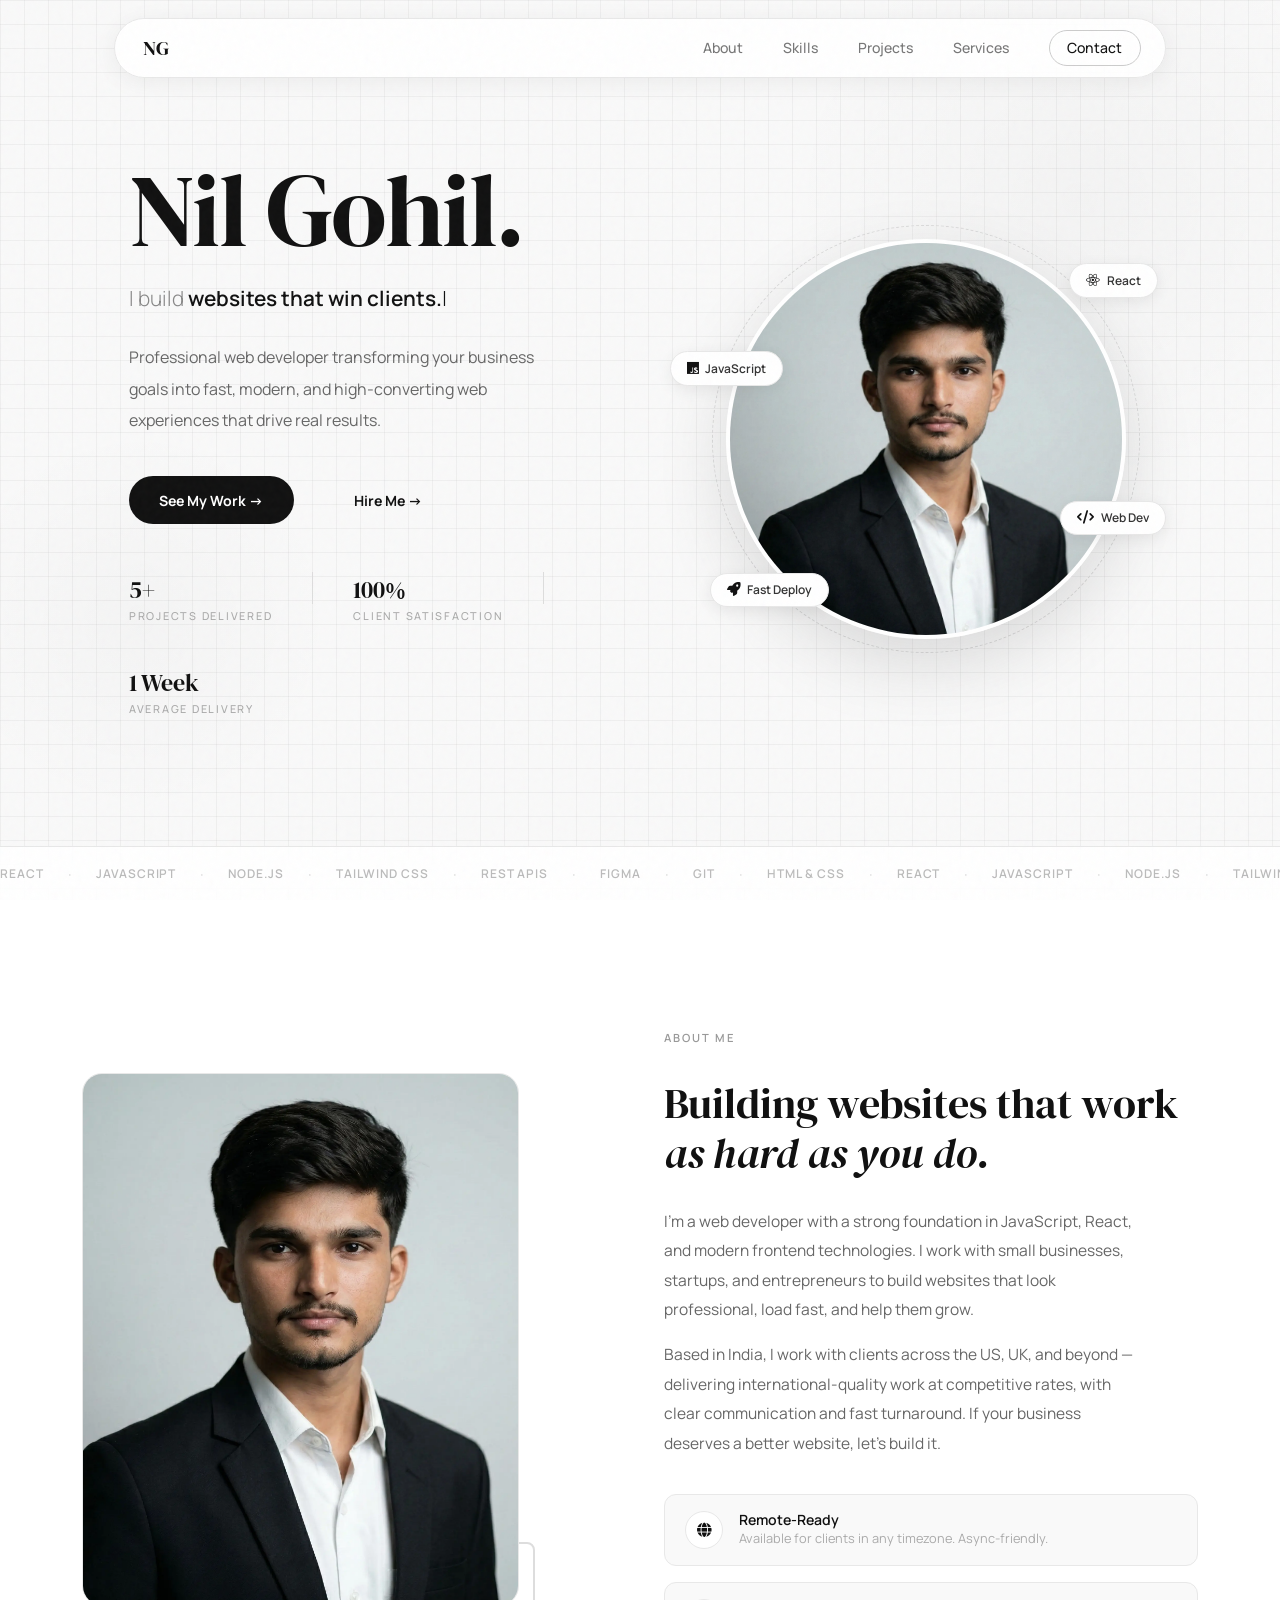
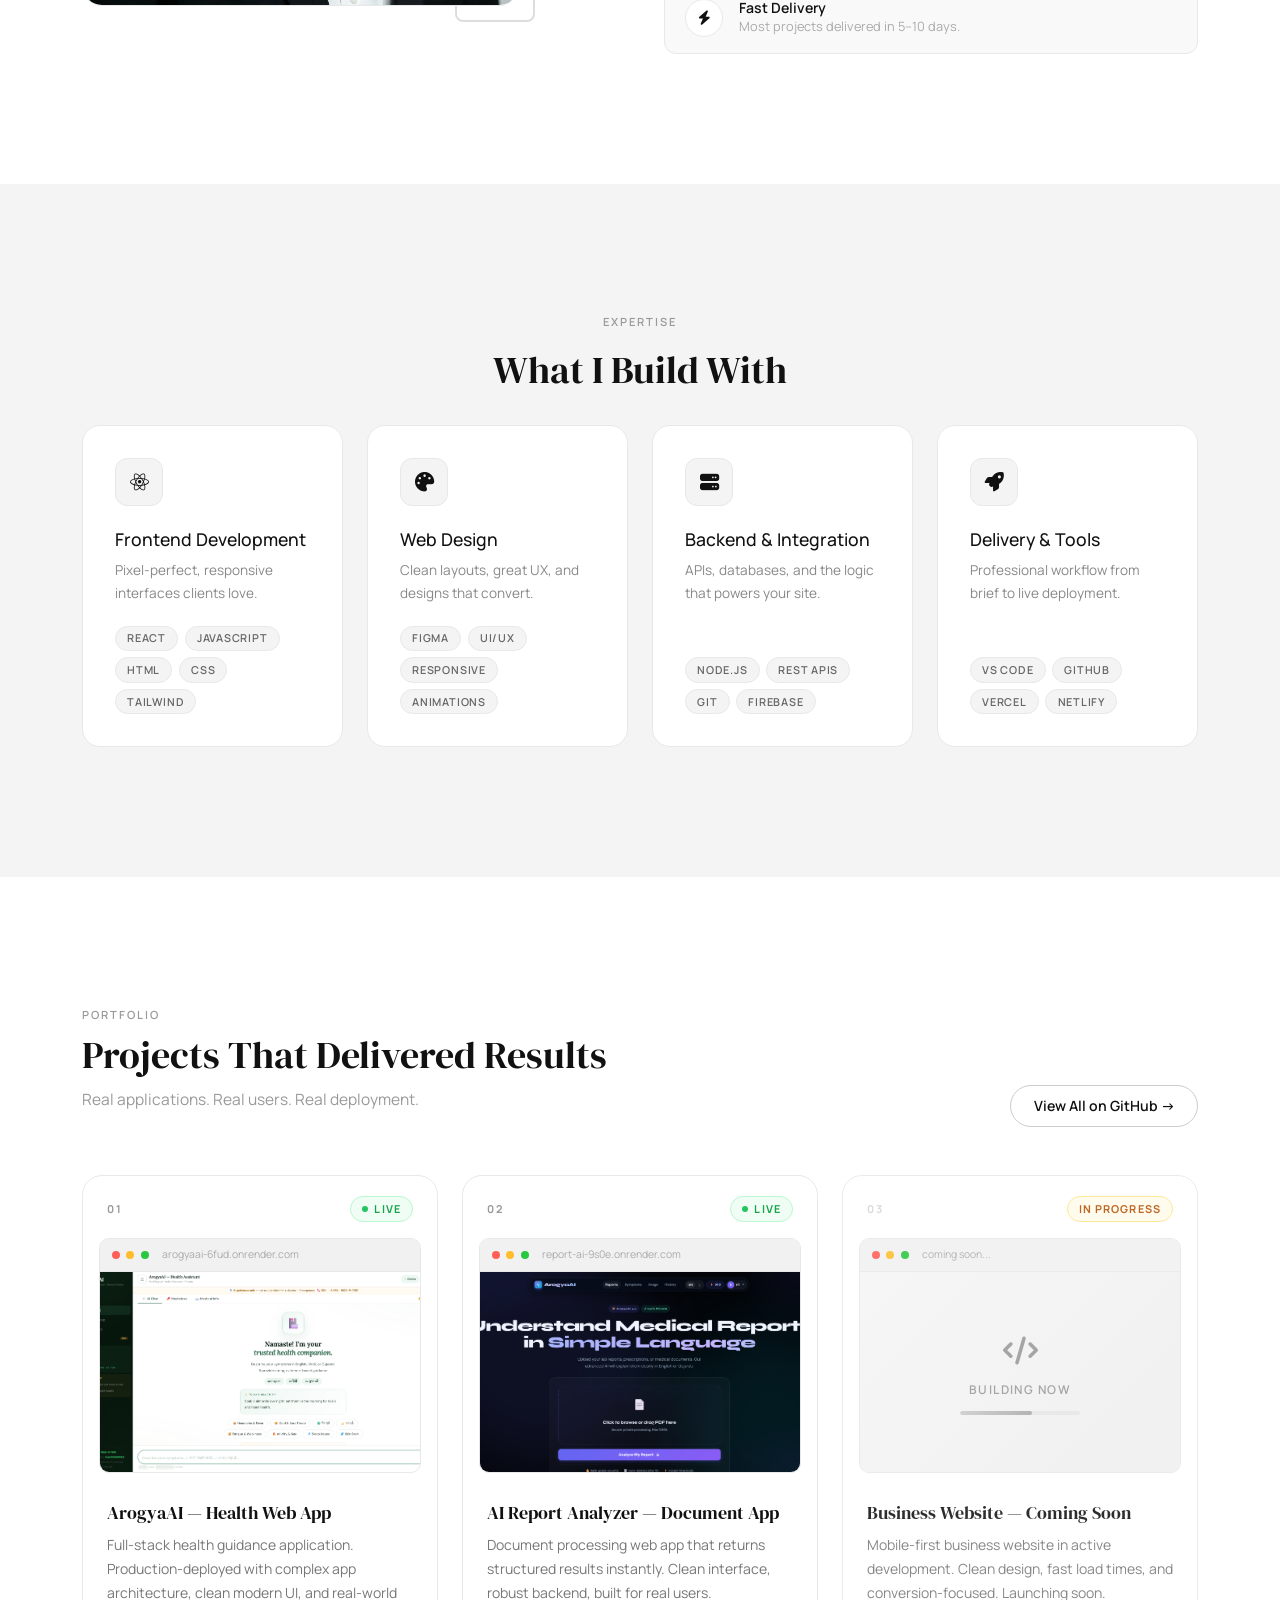
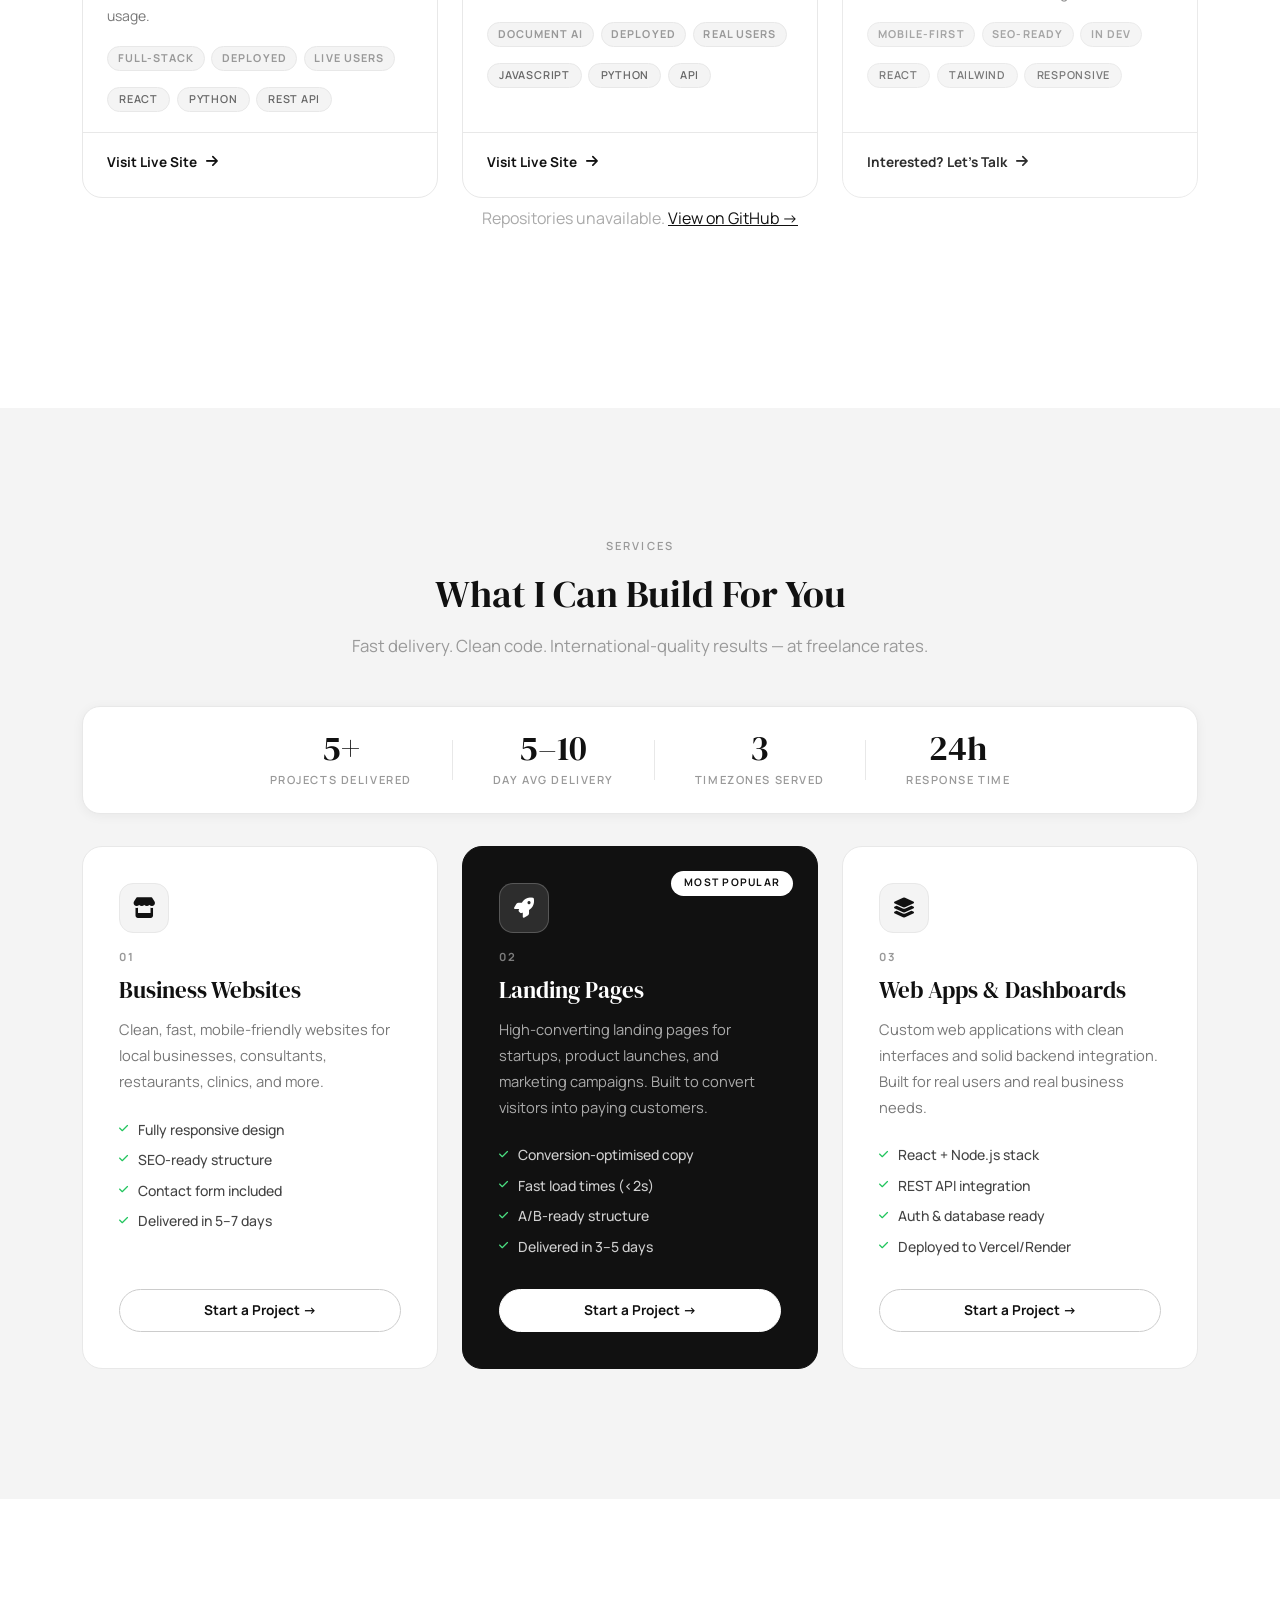
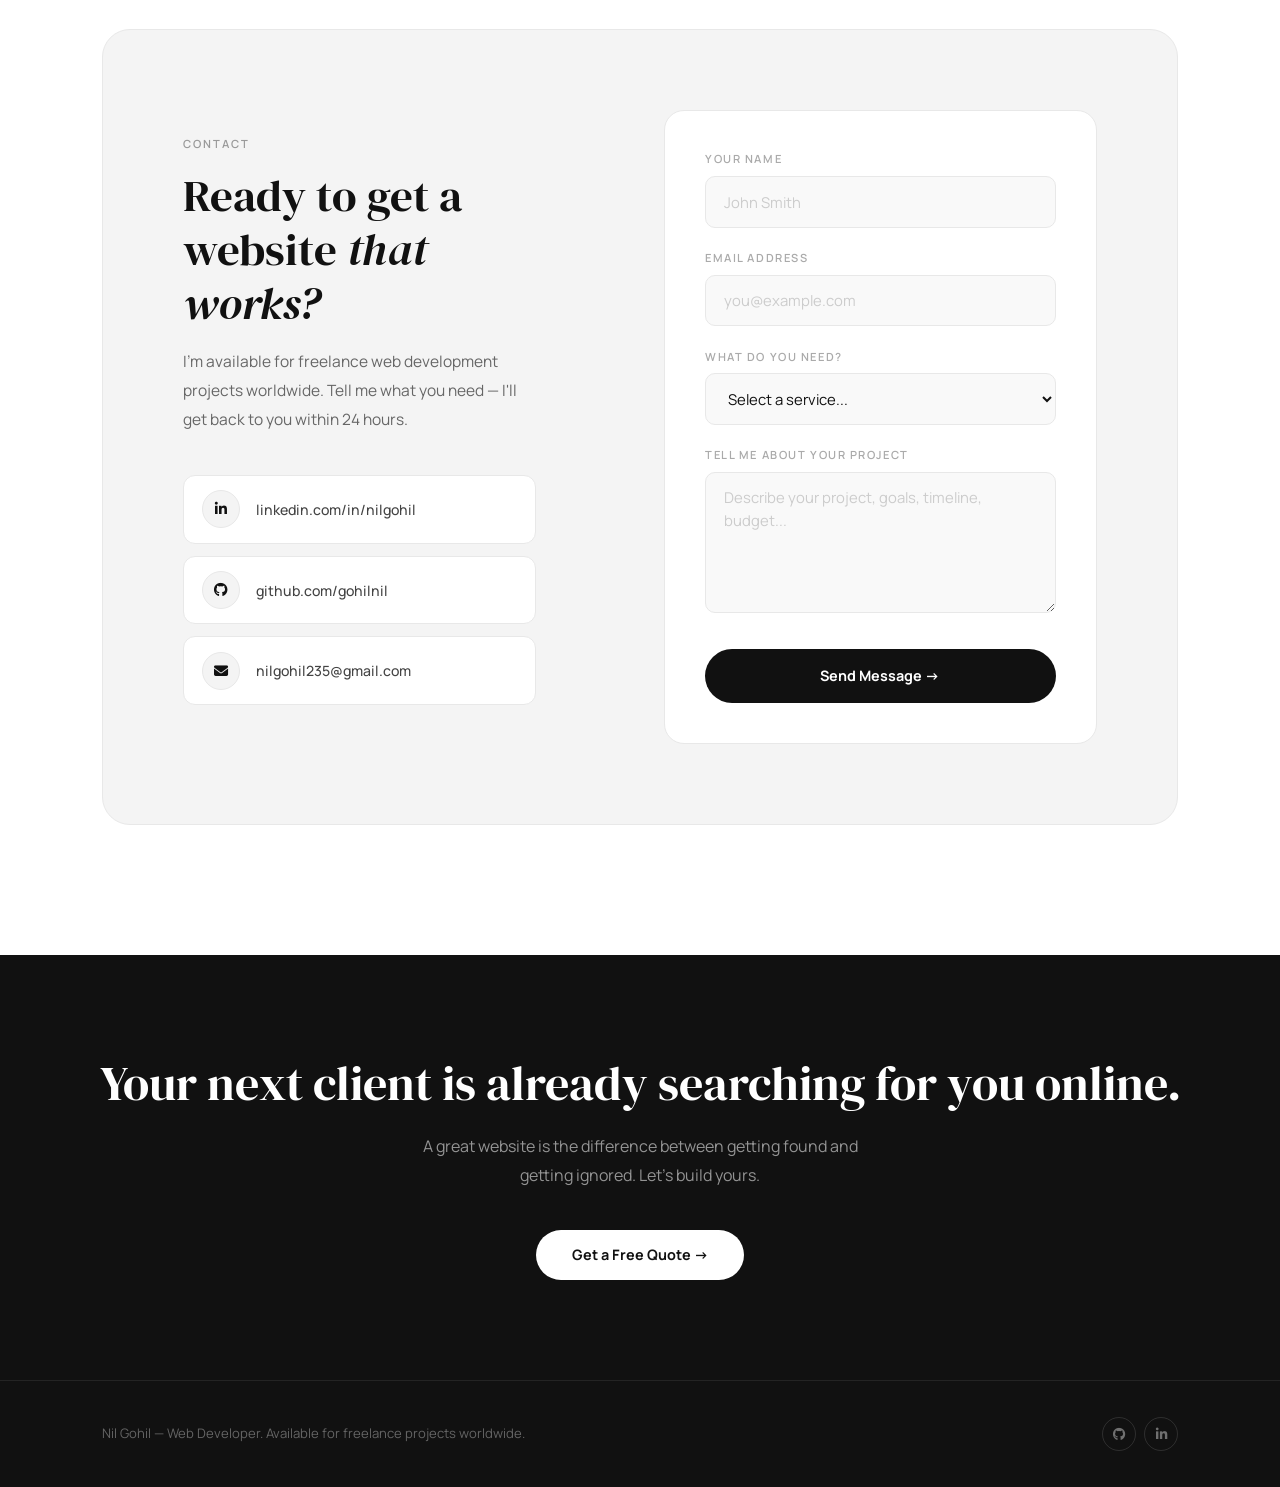
==== index.html @ 0d6e63a1 "Fix backgrounds: projects section white for proper alternating rhythm; fix marquee loop" ====
<!DOCTYPE html>
<html lang="en">

<head>
    <meta charset="UTF-8">
    <meta name="viewport" content="width=device-width, initial-scale=1.0">
    <title>Nil Gohil — Web Developer | React · JavaScript · Modern Websites</title>
    <meta name="description"
        content="Nil Gohil is a web developer who builds fast, modern websites and web apps for businesses worldwide. Available for freelance projects.">
    <link rel="preconnect" href="https://fonts.googleapis.com">
    <link rel="preconnect" href="https://fonts.gstatic.com" crossorigin>
    <link
        href="https://fonts.googleapis.com/css2?family=DM+Serif+Display:ital@0;1&family=Manrope:wght@300;400;500;600;700&display=swap"
        rel="stylesheet">
    <link href="https://cdn.jsdelivr.net/npm/bootstrap@5.3.2/dist/css/bootstrap.min.css" rel="stylesheet">
    <link rel="stylesheet" href="https://cdnjs.cloudflare.com/ajax/libs/font-awesome/6.5.1/css/all.min.css">
    <link rel="stylesheet" href="style.css">
    <!-- Image Loading Optimization -->
    <link rel="preload" as="image" href="assets/images/my.webp" fetchpriority="high">
</head>

<body>
    <div class="grain-overlay"></div>

    <nav id="navbar">
        <div class="container" style="max-width: 1100px; margin: auto; padding: 0 1.5rem; position: relative;">
            <div class="nav-pill">
                <a href="#" class="nav-logo">NG<span></span></a>
                <div class="nav-links-desktop">
                    <a href="#about">About</a>
                    <a href="#skills">Skills</a>
                    <a href="#projects">Projects</a>
                    <a href="#journey">Services</a>
                    <a href="#contact" class="btn-nav-contact">Contact</a>
                </div>
                <button class="hamburger" id="hamburger-btn" aria-expanded="false">
                    <span class="hamburger-line"></span>
                    <span class="hamburger-line"></span>
                    <span class="hamburger-line"></span>
                </button>
            </div>
            <div class="nav-dropdown" id="nav-dropdown">
                <a href="#about">About</a>
                <a href="#skills">Skills</a>
                <a href="#projects">Projects</a>
                <a href="#journey">Services</a>
                <a href="#contact">Contact</a>
            </div>
        </div>
    </nav>

    <section id="hero" class="bg-grid">
        <div class="bg-circle-1"></div>
        <div class="bg-circle-2"></div>
        <div class="container position-relative z-index-1">
            <div class="row align-items-center justify-content-center hero-spacing-row">
                <div class="col-lg-5 text-center text-lg-start pe-lg-4">

                    <h1 class="hero-name">Nil Gohil.</h1>
                    <div class="hero-tw-row">
                        I build <span id="tw-text"></span><span id="tw-cursor">|</span>
                    </div>
                    <p class="hero-bio">Professional web developer transforming your business goals into fast, modern,
                        and high-converting web experiences that drive real results.</p>
                    <div class="hero-btns justify-content-center justify-content-lg-start">
                        <a href="#projects" class="btn-prim">See My Work &rarr;</a>
                        <a href="#contact" class="btn-prim"
                            style="margin-left:1rem;background:transparent;border:2px solid var(--accent);color:var(--accent);">Hire
                            Me &rarr;</a>
                    </div>
                    <div class="hero-stats justify-content-center justify-content-lg-start">
                        <div class="h-stat"><span>5+</span><span>Projects Delivered</span></div>
                        <div class="h-stat-div"></div>
                        <div class="h-stat"><span>100%</span><span>Client Satisfaction</span></div>
                        <div class="h-stat-div"></div>
                        <div class="h-stat"><span>1 Week</span><span>Average Delivery</span></div>
                    </div>
                </div>
                <div class="col-lg-5 hero-right-col mt-5 mt-lg-0">
                    <div class="hero-right">
                        <div class="hb-pill hb1"><i class="fab fa-react"></i> React</div>
                        <div class="hb-pill hb2"><i class="fab fa-js"></i> JavaScript</div>
                        <div class="hb-pill hb3"><i class="fas fa-code"></i> Web Dev</div>
                        <div class="hb-pill hb4"><i class="fas fa-rocket"></i> Fast Deploy</div>

                        <div class="hero-dashed-ring"></div>
                        <img src="assets/images/my.webp" width="400" height="400" alt="Nil Gohil"
                            class="hero-img img-fade" fetchpriority="high" decoding="async"
                            onload="this.classList.add('loaded')"
                            onerror="this.style.display='none'; this.nextElementSibling.style.display='flex';">
                        <div class="hero-img-fallback" style="display:none;">NG</div>
                    </div>
                </div>
            </div>
        </div>
        <div class="hero-marquee-bar">
            <div class="marquee-track">
                <div class="marquee-group">
                    <span class="mq-item">React</span><span class="mq-sep">&middot;</span>
                    <span class="mq-item">JavaScript</span><span class="mq-sep">&middot;</span>
                    <span class="mq-item">Node.js</span><span class="mq-sep">&middot;</span>
                    <span class="mq-item">Tailwind CSS</span><span class="mq-sep">&middot;</span>
                    <span class="mq-item">REST APIs</span><span class="mq-sep">&middot;</span>
                    <span class="mq-item">Figma</span><span class="mq-sep">&middot;</span>
                    <span class="mq-item">Git</span><span class="mq-sep">&middot;</span>
                    <span class="mq-item">HTML &amp; CSS</span><span class="mq-sep">&middot;</span>
                </div>
                <div class="marquee-group">
                    <span class="mq-item">React</span><span class="mq-sep">&middot;</span>
                    <span class="mq-item">JavaScript</span><span class="mq-sep">&middot;</span>
                    <span class="mq-item">Node.js</span><span class="mq-sep">&middot;</span>
                    <span class="mq-item">Tailwind CSS</span><span class="mq-sep">&middot;</span>
                    <span class="mq-item">REST APIs</span><span class="mq-sep">&middot;</span>
                    <span class="mq-item">Figma</span><span class="mq-sep">&middot;</span>
                    <span class="mq-item">Git</span><span class="mq-sep">&middot;</span>
                    <span class="mq-item">HTML &amp; CSS</span><span class="mq-sep">&middot;</span>
                </div>
            </div>
        </div>
    </section>

    <section id="about" class="section-padding">
        <div class="container">
            <div class="row align-items-center g-5">
                <div class="col-lg-5 reveal">
                    <div class="about-img-box">
                        <div class="ab-dec"></div>
                        <img src="assets/images/my.webp" width="400" height="533" alt="Nil Gohil"
                            class="ab-img img-fade" loading="lazy" onload="this.classList.add('loaded')"
                            onerror="this.style.display='none'; this.nextElementSibling.style.display='flex';">
                        <div class="hero-img-fallback"
                            style="display:none; aspect-ratio:3/4; border-radius:20px; font-size:3.5rem;">NG</div>
                    </div>
                </div>
                <div class="col-lg-6 offset-lg-1">
                    <span class="eyebrow reveal">About Me</span>
                    <h2 class="ab-h2 reveal">Building websites that work<br><em class="ab-em">as hard as you do.</em>
                    </h2>
                    <p class="ab-p reveal">I'm a web developer with a strong foundation in JavaScript, React, and modern
                        frontend technologies. I work with small businesses, startups, and entrepreneurs to build
                        websites that look professional, load fast, and help them grow.</p>
                    <p class="ab-p reveal" style="margin-bottom: 2.25rem;">Based in India, I work with clients across
                        the US, UK, and beyond — delivering international-quality work at competitive rates, with clear
                        communication and fast turnaround. If your business deserves a better website, let's build it.
                    </p>

                    <div class="d-flex flex-column gap-3">
                        <div class="ab-card reveal">
                            <div class="abc-ic"><i class="fas fa-globe"></i></div>
                            <div class="abc-t">
                                <h6>Remote-Ready</h6>
                                <p>Available for clients in any timezone. Async-friendly.</p>
                            </div>
                        </div>
                        <div class="ab-card reveal">
                            <div class="abc-ic"><i class="fas fa-bolt"></i></div>
                            <div class="abc-t">
                                <h6>Fast Delivery</h6>
                                <p>Most projects delivered in 5–10 days.</p>
                            </div>
                        </div>
                    </div>
                </div>
            </div>
        </div>
    </section>

    <section id="skills" class="section-padding">
        <div class="container">
            <div class="text-center reveal">
                <span class="eyebrow mx-auto" style="margin-bottom: 1rem;">Expertise</span>
                <h2 class="sk-h2">What I Build With</h2>
            </div>
            <div class="row g-4 mt-2">
                <div class="col-sm-6 col-lg-3 reveal">
                    <div class="sk-card">
                        <div class="sk-ic"><i class="fab fa-react"></i></div>
                        <h5 class="sk-h5">Frontend Development</h5>
                        <p class="sk-p">Pixel-perfect, responsive interfaces clients love.</p>
                        <div class="sk-tags"><span class="sk-tag">React</span><span
                                class="sk-tag">JavaScript</span><span class="sk-tag">HTML</span><span
                                class="sk-tag">CSS</span><span class="sk-tag">Tailwind</span></div>
                    </div>
                </div>
                <div class="col-sm-6 col-lg-3 reveal">
                    <div class="sk-card">
                        <div class="sk-ic"><i class="fas fa-palette"></i></div>
                        <h5 class="sk-h5">Web Design</h5>
                        <p class="sk-p">Clean layouts, great UX, and designs that convert.</p>
                        <div class="sk-tags"><span class="sk-tag">Figma</span><span class="sk-tag">UI/UX</span><span
                                class="sk-tag">Responsive</span><span class="sk-tag">Animations</span></div>
                    </div>
                </div>
                <div class="col-sm-6 col-lg-3 reveal">
                    <div class="sk-card">
                        <div class="sk-ic"><i class="fas fa-server"></i></div>
                        <h5 class="sk-h5">Backend &amp; Integration</h5>
                        <p class="sk-p">APIs, databases, and the logic that powers your site.</p>
                        <div class="sk-tags"><span class="sk-tag">Node.js</span><span class="sk-tag">REST
                                APIs</span><span class="sk-tag">Git</span><span class="sk-tag">Firebase</span></div>
                    </div>
                </div>
                <div class="col-sm-6 col-lg-3 reveal">
                    <div class="sk-card">
                        <div class="sk-ic"><i class="fas fa-rocket"></i></div>
                        <h5 class="sk-h5">Delivery &amp; Tools</h5>
                        <p class="sk-p">Professional workflow from brief to live deployment.</p>
                        <div class="sk-tags"><span class="sk-tag">VS Code</span><span class="sk-tag">GitHub</span><span
                                class="sk-tag">Vercel</span><span class="sk-tag">Netlify</span></div>
                    </div>
                </div>
            </div>
        </div>
    </section>

    <section id="projects" class="section-padding">
        <div class="container">
            <div class="d-flex justify-content-between align-items-end flex-wrap gap-3 reveal mb-5">
                <div>
                    <span class="eyebrow" style="margin-bottom: 0.5rem;">Portfolio</span>
                    <h2 class="sk-h2">Projects That Delivered Results</h2>
                    <p style="color:var(--text-light);font-size:0.97rem;margin-top:0.6rem;max-width:480px;">Real applications. Real users. Real deployment.</p>
                </div>
                <a href="https://github.com/gohilnil" target="_blank" class="btn-all">View All on GitHub &rarr;</a>
            </div>

            <div class="row g-4">

                <!-- Project 1 -->
                <div class="col-lg-4 col-md-6 reveal">
                    <div class="proj-card">
                        <div class="proj-card-top">
                            <div class="proj-num">01</div>
                            <span class="proj-live-badge"><span class="proj-live-dot"></span>Live</span>
                        </div>
                        <div class="proj-browser">
                            <div class="proj-browser-bar">
                                <span class="pb-dot pb-red"></span>
                                <span class="pb-dot pb-yellow"></span>
                                <span class="pb-dot pb-green"></span>
                                <span class="pb-url">arogyaai-6fud.onrender.com</span>
                            </div>
                            <a href="https://arogyaai-6fud.onrender.com" target="_blank" class="proj-img-wrap">
                                <img src="assets/images/arogya.png" alt="ArogyaAI" class="proj-img img-fade" loading="lazy" onload="this.classList.add('loaded')">
                                <div class="proj-img-overlay"><i class="fas fa-external-link-alt"></i> View Live</div>
                            </a>
                        </div>
                        <div class="proj-body">
                            <h4 class="proj-h">ArogyaAI — Health Web App</h4>
                            <p class="proj-p">Full-stack health guidance application. Production-deployed with complex app architecture, clean modern UI, and real-world usage.</p>
                            <div class="proj-metrics">
                                <div class="proj-metric"><span>Full-Stack</span></div>
                                <div class="proj-metric"><span>Deployed</span></div>
                                <div class="proj-metric"><span>Live Users</span></div>
                            </div>
                            <div class="sk-tags mt-3">
                                <span class="sk-tag">React</span><span class="sk-tag">Python</span><span class="sk-tag">REST API</span>
                            </div>
                        </div>
                        <div class="proj-footer">
                            <a href="https://arogyaai-6fud.onrender.com" target="_blank" class="proj-cta">Visit Live Site <i class="fas fa-arrow-right ms-1"></i></a>
                        </div>
                    </div>
                </div>

                <!-- Project 2 -->
                <div class="col-lg-4 col-md-6 reveal">
                    <div class="proj-card">
                        <div class="proj-card-top">
                            <div class="proj-num">02</div>
                            <span class="proj-live-badge"><span class="proj-live-dot"></span>Live</span>
                        </div>
                        <div class="proj-browser">
                            <div class="proj-browser-bar">
                                <span class="pb-dot pb-red"></span>
                                <span class="pb-dot pb-yellow"></span>
                                <span class="pb-dot pb-green"></span>
                                <span class="pb-url">report-ai-9s0e.onrender.com</span>
                            </div>
                            <a href="https://report-ai-9s0e.onrender.com/" target="_blank" class="proj-img-wrap">
                                <img src="assets/images/reportai.png" alt="AI Report Analyzer" class="proj-img img-fade" loading="lazy" onload="this.classList.add('loaded')">
                                <div class="proj-img-overlay"><i class="fas fa-external-link-alt"></i> View Live</div>
                            </a>
                        </div>
                        <div class="proj-body">
                            <h4 class="proj-h">AI Report Analyzer — Document App</h4>
                            <p class="proj-p">Document processing web app that returns structured results instantly. Clean interface, robust backend, built for real users.</p>
                            <div class="proj-metrics">
                                <div class="proj-metric"><span>Document AI</span></div>
                                <div class="proj-metric"><span>Deployed</span></div>
                                <div class="proj-metric"><span>Real Users</span></div>
                            </div>
                            <div class="sk-tags mt-3">
                                <span class="sk-tag">JavaScript</span><span class="sk-tag">Python</span><span class="sk-tag">API</span>
                            </div>
                        </div>
                        <div class="proj-footer">
                            <a href="https://report-ai-9s0e.onrender.com/" target="_blank" class="proj-cta">Visit Live Site <i class="fas fa-arrow-right ms-1"></i></a>
                        </div>
                    </div>
                </div>

                <!-- Project 3 — Coming Soon -->
                <div class="col-lg-4 col-md-6 reveal">
                    <div class="proj-card proj-card--wip">
                        <div class="proj-card-top">
                            <div class="proj-num" style="opacity:0.4;">03</div>
                            <span class="proj-wip-badge">In Progress</span>
                        </div>
                        <div class="proj-browser">
                            <div class="proj-browser-bar">
                                <span class="pb-dot pb-red"></span>
                                <span class="pb-dot pb-yellow"></span>
                                <span class="pb-dot pb-green"></span>
                                <span class="pb-url">coming soon...</span>
                            </div>
                            <div class="proj-img-wrap proj-wip-screen">
                                <div class="proj-wip-inner">
                                    <div class="proj-wip-icon"><i class="fas fa-code"></i></div>
                                    <p class="proj-wip-label">Building Now</p>
                                    <div class="proj-wip-bar"><div class="proj-wip-fill"></div></div>
                                </div>
                            </div>
                        </div>
                        <div class="proj-body">
                            <h4 class="proj-h">Business Website — Coming Soon</h4>
                            <p class="proj-p">Mobile-first business website in active development. Clean design, fast load times, and conversion-focused. Launching soon.</p>
                            <div class="proj-metrics">
                                <div class="proj-metric"><span>Mobile-First</span></div>
                                <div class="proj-metric"><span>SEO-Ready</span></div>
                                <div class="proj-metric"><span>In Dev</span></div>
                            </div>
                            <div class="sk-tags mt-3">
                                <span class="sk-tag">React</span><span class="sk-tag">Tailwind</span><span class="sk-tag">Responsive</span>
                            </div>
                        </div>
                        <div class="proj-footer">
                            <a href="#contact" class="proj-cta">Interested? Let's Talk <i class="fas fa-arrow-right ms-1"></i></a>
                        </div>
                    </div>
                </div>

            </div>

            <!-- GitHub repos -->
            <div class="row g-4 mt-4" id="gh-skeletons">
                <div class="col-md-6 col-lg-4"><div class="sk-card-div"><div class="sk-shim"></div></div></div>
                <div class="col-md-6 col-lg-4"><div class="sk-card-div"><div class="sk-shim"></div></div></div>
                <div class="col-md-6 col-lg-4"><div class="sk-card-div"><div class="sk-shim"></div></div></div>
            </div>
            <div class="row g-4" id="gh-repo-grid"></div>
            <p id="gh-error" style="display:none; text-align:center; padding: 2rem 0; color:#AAAAAA;">
                Repositories unavailable. <a href="https://github.com/gohilnil" target="_blank" style="color:#111111; text-decoration:underline;">View on GitHub &rarr;</a>
            </p>
        </div>
    </section>

    <section id="journey" class="section-padding">
        <div class="container">
            <div class="text-center reveal">
                <span class="eyebrow mx-auto" style="margin-bottom: 1rem;">Services</span>
                <h2 class="sk-h2">What I Can Build For You</h2>
                <p style="max-width:580px;margin:1rem auto 0;color:var(--text-light);font-size:1.05rem;">Fast delivery.
                    Clean code. International-quality results — at freelance rates.</p>
            </div>

            <!-- Stat bar -->
            <div class="svc-stat-bar reveal">
                <div class="svc-stat">
                    <span class="svc-stat-num">5+</span>
                    <span class="svc-stat-lbl">Projects Delivered</span>
                </div>
                <div class="svc-stat-sep"></div>
                <div class="svc-stat">
                    <span class="svc-stat-num">5–10</span>
                    <span class="svc-stat-lbl">Day Avg Delivery</span>
                </div>
                <div class="svc-stat-sep"></div>
                <div class="svc-stat">
                    <span class="svc-stat-num">3</span>
                    <span class="svc-stat-lbl">Timezones Served</span>
                </div>
                <div class="svc-stat-sep"></div>
                <div class="svc-stat">
                    <span class="svc-stat-num">24h</span>
                    <span class="svc-stat-lbl">Response Time</span>
                </div>
            </div>

            <!-- Service cards -->
            <div class="row g-4 mt-2">
                <div class="col-lg-4 reveal">
                    <div class="svc-card">
                        <div class="svc-ic"><i class="fas fa-store"></i></div>
                        <div class="svc-num">01</div>
                        <h4 class="svc-h">Business Websites</h4>
                        <p class="svc-p">Clean, fast, mobile-friendly websites for local businesses, consultants,
                            restaurants, clinics, and more.</p>
                        <ul class="svc-list">
                            <li><i class="fas fa-check"></i> Fully responsive design</li>
                            <li><i class="fas fa-check"></i> SEO-ready structure</li>
                            <li><i class="fas fa-check"></i> Contact form included</li>
                            <li><i class="fas fa-check"></i> Delivered in 5–7 days</li>
                        </ul>
                        <a href="#contact" class="svc-cta">Start a Project &rarr;</a>
                    </div>
                </div>
                <div class="col-lg-4 reveal">
                    <div class="svc-card svc-card--featured">
                        <div class="svc-badge-top">Most Popular</div>
                        <div class="svc-ic"><i class="fas fa-rocket"></i></div>
                        <div class="svc-num">02</div>
                        <h4 class="svc-h">Landing Pages</h4>
                        <p class="svc-p">High-converting landing pages for startups, product launches, and marketing
                            campaigns. Built to convert visitors into paying customers.</p>
                        <ul class="svc-list">
                            <li><i class="fas fa-check"></i> Conversion-optimised copy</li>
                            <li><i class="fas fa-check"></i> Fast load times (&lt;2s)</li>
                            <li><i class="fas fa-check"></i> A/B-ready structure</li>
                            <li><i class="fas fa-check"></i> Delivered in 3–5 days</li>
                        </ul>
                        <a href="#contact" class="svc-cta">Start a Project &rarr;</a>
                    </div>
                </div>
                <div class="col-lg-4 reveal">
                    <div class="svc-card">
                        <div class="svc-ic"><i class="fas fa-layer-group"></i></div>
                        <div class="svc-num">03</div>
                        <h4 class="svc-h">Web Apps &amp; Dashboards</h4>
                        <p class="svc-p">Custom web applications with clean interfaces and solid backend integration.
                            Built for real users and real business needs.</p>
                        <ul class="svc-list">
                            <li><i class="fas fa-check"></i> React + Node.js stack</li>
                            <li><i class="fas fa-check"></i> REST API integration</li>
                            <li><i class="fas fa-check"></i> Auth &amp; database ready</li>
                            <li><i class="fas fa-check"></i> Deployed to Vercel/Render</li>
                        </ul>
                        <a href="#contact" class="svc-cta">Start a Project &rarr;</a>
                    </div>
                </div>
            </div>
        </div>
    </section>

    <section id="contact" class="section-padding">
        <div class="container container-md" style="max-width: 1100px;">
            <div class="ct-wrap reveal">
                <div class="row g-5 align-items-center">
                    <div class="col-lg-5">
                        <span class="eyebrow reveal" style="margin-bottom: 1rem;">Contact</span>
                        <h2 class="ct-h2 reveal">Ready to get a website <em>that works?</em></h2>
                        <p class="ct-p reveal">I'm available for freelance web development projects worldwide. Tell me
                            what you need — I'll get back to you within 24 hours.</p>

                        <a href="https://www.linkedin.com/in/nilgohil/" target="_blank" class="ct-row reveal">
                            <div class="ct-ic"><i class="fab fa-linkedin-in"></i></div>
                            <span class="ct-txt">linkedin.com/in/nilgohil</span>
                        </a>
                        <a href="https://github.com/gohilnil" target="_blank" class="ct-row reveal">
                            <div class="ct-ic"><i class="fab fa-github"></i></div>
                            <span class="ct-txt">github.com/gohilnil</span>
                        </a>
                        <a href="mailto:nilgohil235@gmail.com" class="ct-row reveal">
                            <div class="ct-ic"><i class="fas fa-envelope"></i></div>
                            <span class="ct-txt">nilgohil235@gmail.com</span>
                        </a>
                    </div>

                    <div class="col-lg-6 offset-lg-1">
                        <div class="ct-form-card reveal">
                            <div id="form-success" style="display:none;">
                                <i class="fas fa-check-circle"></i>
                                <h5>Message Sent!</h5>
                                <p>Thank you, I'll get back to you soon.</p>
                            </div>
                            <form id="contact-form" action="https://formspree.io/f/xaqvjlqr" method="POST">
                                <div style="margin-bottom: 1.4rem;">
                                    <label class="fm-lbl">Your Name</label>
                                    <input type="text" name="name" class="fm-in" placeholder="John Smith" required>
                                </div>
                                <div style="margin-bottom: 1.4rem;">
                                    <label class="fm-lbl">Email Address</label>
                                    <input type="email" name="email" class="fm-in" placeholder="you@example.com"
                                        required>
                                </div>
                                <div style="margin-bottom: 1.4rem;">
                                    <label class="fm-lbl">What do you need?</label>
                                    <select name="service" class="fm-in" required style="cursor:pointer;">
                                        <option value="" disabled selected>Select a service...</option>
                                        <option value="Business Website">Business Website</option>
                                        <option value="Landing Page">Landing Page</option>
                                        <option value="Web App / Dashboard">Web App / Dashboard</option>
                                        <option value="Other">Other / Not sure yet</option>
                                    </select>
                                </div>
                                <div style="margin-bottom: 1.4rem;">
                                    <label class="fm-lbl">Tell me about your project</label>
                                    <textarea name="message" class="fm-in" rows="5"
                                        placeholder="Describe your project, goals, timeline, budget..."
                                        required></textarea>
                                </div>
                                <button type="submit" class="btn-fm" id="form-submit-btn">Send Message &rarr;</button>
                            </form>
                        </div>
                    </div>
                </div>
            </div>
        </div>
    </section>

    <section id="cta">
        <div class="container container-md px-4 text-center">
            <h2 class="cta-h2 reveal">Your next client is already searching for you online.</h2>
            <p class="cta-p reveal">A great website is the difference between getting found and getting ignored. Let's
                build yours.</p>
            <a href="#contact" class="btn-cta reveal">Get a Free Quote &rarr;</a>
        </div>
    </section>

    <footer>
        <div class="container"
            style="max-width: 1100px; display: flex; justify-content: space-between; align-items: center; flex-wrap: wrap; gap: 1rem;">
            <p class="ft-text">Nil Gohil &mdash; Web Developer. Available for freelance projects worldwide.</p>
            <div class="d-flex gap-2">
                <a href="https://github.com/gohilnil" target="_blank" class="ft-ic"><i class="fab fa-github"></i></a>
                <a href="https://www.linkedin.com/in/nilgohil/" target="_blank" class="ft-ic"><i
                        class="fab fa-linkedin-in"></i></a>
            </div>
        </div>
    </footer>

    <button id="scrollTopBtn" aria-label="Scroll to top">
        <i class="fas fa-arrow-up"></i>
    </button>

    <script src="https://cdn.jsdelivr.net/npm/bootstrap@5.3.2/dist/js/bootstrap.bundle.min.js"></script>
    <script src="script.js"></script>
</body>

</html>
---- style.css ----
:root {
    --bg: #F9F9F9;
    --bg-white: #FFFFFF;
    --bg-section: #F4F4F4;
    --text-dark: #111111;
    --text-mid: #444444;
    --text-light: #999999;
    --border: #E8E8E8;
    --border-dark: #CCCCCC;
    --black: #111111;
    --shadow-sm: 0 2px 12px rgba(0, 0, 0, 0.05);
    --shadow-md: 0 8px 32px rgba(0, 0, 0, 0.07);
    --shadow-lg: 0 20px 60px rgba(0, 0, 0, 0.10);
    --radius-sm: 10px;
    --radius-md: 16px;
    --radius-lg: 24px;
    --radius-pill: 100px;
    --transition: all 0.3s cubic-bezier(0.16, 1, 0.3, 1);
}

html {
    scroll-behavior: smooth;
    scroll-padding-top: 0;
}

.bg-grid {
    background-image: linear-gradient(to right, rgba(0, 0, 0, 0.04) 1px, transparent 1px),
                      linear-gradient(to bottom, rgba(0, 0, 0, 0.04) 1px, transparent 1px) !important;
    background-size: 24px 24px !important;
    background-attachment: fixed !important;
}

body {
    background-color: var(--bg);
    font-family: 'Manrope', sans-serif;
    color: var(--text-dark);
    -webkit-font-smoothing: antialiased;
    overflow-x: hidden;
    margin: 0;
    padding: 0;
    box-sizing: border-box;
}

*,
*::before,
*::after {
    box-sizing: border-box;
}

h1,
h2,
h3,
h4 {
    font-family: 'DM Serif Display', serif;
    font-weight: 400;
    color: var(--text-dark);
}

img {
    max-width: 100%;
    display: block;
}

a {
    text-decoration: none;
}

.section-padding {
    padding: 130px 0;
}

@media (max-width: 991px) {
    .section-padding {
        padding: 80px 0;
    }
}

@media (max-width: 767px) {
    .section-padding {
        padding: 60px 0;
    }
}

/* Noise */
.grain-overlay {
    position: fixed;
    inset: 0;
    z-index: 9999;
    pointer-events: none;
    opacity: 0.028;
    background-image: url("data:image/svg+xml,%3Csvg viewBox='0 0 200 200' xmlns='http://www.w3.org/2000/svg'%3E%3Cfilter id='noise'%3E%3CfeTurbulence type='fractalNoise' baseFrequency='0.75' numOctaves='4' stitchTiles='stitch'/%3E%3C/filter%3E%3Crect width='100%25' height='100%25' filter='url(%23noise)'/%3E%3C/svg%3E");
}

/* Scroll Reveal */
.reveal {
    opacity: 0;
    transform: translateY(32px);
    transition: opacity 0.75s cubic-bezier(0.16, 1, 0.3, 1), transform 0.75s cubic-bezier(0.16, 1, 0.3, 1);
}

.reveal.visible {
    opacity: 1;
    transform: translateY(0);
}

/* Eyebrow shared */
.eyebrow {
    font-family: 'Manrope', sans-serif;
    font-weight: 600;
    font-size: 0.7rem;
    text-transform: uppercase;
    letter-spacing: 0.18em;
    color: var(--text-light);
    margin-bottom: 2rem;
    display: block;
}

/* NAVBAR */
#navbar {
    position: fixed;
    top: 0;
    left: 0;
    right: 0;
    z-index: 1000;
    padding: 1.1rem 0;
    background: transparent;
}

.nav-pill {
    background: rgba(255, 255, 255, 0.92);
    backdrop-filter: blur(16px);
    -webkit-backdrop-filter: blur(16px);
    border: 1px solid var(--border);
    border-radius: 100px;
    padding: 0.7rem 1.5rem 0.7rem 1.75rem;
    box-shadow: 0 4px 24px rgba(0, 0, 0, 0.06);
    display: flex;
    justify-content: space-between;
    align-items: center;
    width: 100%;
}

.nav-logo {
    font-family: 'DM Serif Display', serif;
    font-size: 1.25rem;
    color: var(--text-dark);
}

.nav-logo span {
    color: var(--text-dark);
}

.nav-links-desktop {
    display: flex;
    align-items: center;
    gap: 2.5rem;
}

.nav-links-desktop a {
    font-family: 'Manrope', sans-serif;
    font-weight: 500;
    font-size: 0.88rem;
    color: #777777;
    transition: color 0.2s;
}

.nav-links-desktop a:hover {
    color: var(--text-dark);
}

.btn-nav-contact {
    border: 1px solid var(--border-dark);
    border-radius: 100px;
    padding: 0.4rem 1.1rem;
    color: var(--text-dark) !important;
    transition: all 0.2s;
}

.btn-nav-contact:hover {
    background: var(--black);
    color: var(--bg-white) !important;
    border-color: var(--black);
}

.hamburger {
    display: none;
    flex-direction: column;
    gap: 4.5px;
    border: none;
    background: transparent;
    cursor: pointer;
    padding: 0.4rem;
}

.hamburger-line {
    width: 20px;
    height: 1.5px;
    background: var(--text-dark);
}

.nav-dropdown {
    display: none;
    position: absolute;
    top: calc(100% + 0.75rem);
    left: 0;
    right: 0;
    background: white;
    border: 1px solid var(--border);
    border-radius: 18px;
    padding: 1.5rem;
    box-shadow: 0 8px 32px rgba(0, 0, 0, 0.08);
    z-index: 999;
}

.nav-dropdown.nav-open {
    display: block;
}

.nav-dropdown a {
    display: block;
    font-family: 'Manrope', sans-serif;
    font-weight: 500;
    font-size: 0.95rem;
    color: var(--text-mid);
    padding: 0.6rem 0.5rem;
    border-bottom: 1px solid #F0F0F0;
}

.nav-dropdown a:last-child {
    border-bottom: none;
}

@media (max-width: 991px) {
    .nav-links-desktop {
        display: none;
    }

    .hamburger {
        display: flex;
    }
}

/* HERO */
#hero {
    min-height: 100vh;
    background-color: var(--bg);
    padding-top: max(150px, 18vh);
    padding-bottom: 80px;
    position: relative;
    overflow: hidden;
    display: flex;
    align-items: flex-start;
}

.bg-circle-1 {
    width: 600px;
    height: 600px;
    position: absolute;
    top: -100px;
    right: -100px;
    border-radius: 50%;
    pointer-events: none;
    z-index: 0;
    background: radial-gradient(circle, rgba(0, 0, 0, 0.025) 0%, transparent 70%);
}

.bg-circle-2 {
    width: 400px;
    height: 400px;
    position: absolute;
    bottom: 80px;
    left: -60px;
    border-radius: 50%;
    pointer-events: none;
    z-index: 0;
    background: radial-gradient(circle, rgba(0, 0, 0, 0.02) 0%, transparent 70%);
}

.hero-eyebrow,
.hero-name,
.hero-tw-row,
.hero-bio,
.hero-btns,
.hero-stats,
.hero-right {
    opacity: 0;
    transform: translateY(24px);
}

.hero-visible {
    opacity: 1;
    transform: translateY(0);
    transition: 0.85s cubic-bezier(0.16, 1, 0.3, 1);
}

/* User Control: Adjust this gap to handle space between text and image */
.hero-spacing-row {
    gap: 6rem;
}

@media (max-width: 991px) {
    .hero-spacing-row {
        gap: 0;
    }
}

.hero-eyebrow {
    font-family: 'Manrope', sans-serif;
    font-weight: 500;
    font-size: 0.75rem;
    letter-spacing: 0.2em;
    text-transform: uppercase;
    color: var(--text-light);
    margin-bottom: 1.2rem;
    display: block;
}

.hero-name {
    font-family: 'DM Serif Display', serif;
    font-size: clamp(3.8rem, 8vw, 6.5rem);
    line-height: 0.95;
    letter-spacing: -0.02em;
    color: var(--text-dark);
    margin-bottom: 1.5rem;
}

.hero-tw-row {
    margin-bottom: 1.75rem;
    font-family: 'Manrope', sans-serif;
    font-weight: 300;
    font-size: 1.3rem;
    color: #888888;
}

#tw-text {
    font-weight: 600;
    color: var(--text-dark);
}

#tw-cursor {
    display: inline-block;
    color: var(--text-dark);
    animation: blink 1s step-end infinite;
}

@keyframes blink {
    50% {
        opacity: 0;
    }
}

.hero-bio {
    font-family: 'Manrope', sans-serif;
    font-weight: 400;
    font-size: 1rem;
    line-height: 1.95;
    color: #666666;
    max-width: 440px;
    margin-bottom: 2.5rem;
}

.hero-btns {
    display: flex;
    flex-wrap: wrap;
    gap: 0.85rem;
}

.btn-prim {
    background: var(--black);
    color: white;
    font-family: 'Manrope', sans-serif;
    font-weight: 700;
    font-size: 0.88rem;
    padding: 0.85rem 1.9rem;
    border-radius: 100px;
    border: none;
    cursor: pointer;
    display: inline-flex;
    align-items: center;
    gap: 0.5rem;
    transition: var(--transition);
}

.btn-prim:hover {
    background: #000000;
    transform: scale(1.02);
    box-shadow: 0 8px 24px rgba(0, 0, 0, 0.15);
    color: white;
}

.btn-outl {
    background: transparent;
    color: var(--text-dark);
    font-family: 'Manrope', sans-serif;
    font-weight: 600;
    font-size: 0.88rem;
    padding: 0.85rem 1.9rem;
    border-radius: 100px;
    border: 1px solid var(--border-dark);
    cursor: pointer;
    transition: var(--transition);
}

.btn-outl:hover {
    border-color: var(--text-dark);
    color: var(--text-dark);
}

.hero-stats {
    display: flex;
    gap: 2.5rem;
    margin-top: 3rem;
    flex-wrap: wrap;
}

.h-stat {
    display: flex;
    flex-direction: column;
}

.h-stat span:first-child {
    font-family: 'DM Serif Display', serif;
    font-size: 1.5rem;
    color: var(--text-dark);
}

.h-stat span:last-child {
    font-family: 'Manrope', sans-serif;
    font-weight: 500;
    font-size: 0.68rem;
    text-transform: uppercase;
    letter-spacing: 0.16em;
    color: #AAAAAA;
}

.h-stat-div {
    width: 1px;
    height: 32px;
    background: #DDDDDD;
}

@media (max-width: 991px) {
    .hero-bio {
        margin-left: auto;
        margin-right: auto;
    }

    .hero-btns,
    .hero-stats {
        justify-content: center;
    }

    .hero-right-col {
        padding-top: 4rem;
    }
}

.hero-right {
    position: relative;
    max-width: 400px;
    margin: auto;
    aspect-ratio: 1/1;
    animation: floatHero 5.5s ease-in-out infinite;
    display: flex;
    align-items: center;
    justify-content: center;
}

@keyframes floatHero {
    0% {
        transform: translateY(0);
    }

    50% {
        transform: translateY(-10px);
    }

    100% {
        transform: translateY(0);
    }
}

@media (max-width: 767px) {
    .hero-right {
        max-width: 260px;
    }
}

.hero-img {
    width: 100%;
    height: 100%;
    object-fit: cover;
    border-radius: 50%;
    border: 4px solid white;
    box-shadow: 0 24px 72px rgba(0, 0, 0, 0.13);
    display: block;
    position: relative;
    z-index: 2;
    border-color: white;
}

.hero-dashed-ring {
    position: absolute;
    inset: -14px;
    border-radius: 50%;
    border: 1.5px dashed #DDDDDD;
    animation: spinRing 22s linear infinite;
    pointer-events: none;
    z-index: -1;
}

@keyframes spinRing {
    100% {
        transform: rotate(360deg);
    }
}

.hero-img-fallback {
    width: 100%;
    height: 100%;
    border-radius: 50%;
    background: #F0F0F0;
    display: flex;
    align-items: center;
    justify-content: center;
    font-family: 'DM Serif Display', serif;
    font-size: 3.5rem;
    color: var(--text-dark);
    position: relative;
    z-index: 2;
    border: 4px solid white;
    box-shadow: 0 24px 72px rgba(0, 0, 0, 0.13);
}

.hb-pill {
    position: absolute;
    background: white;
    border: 1px solid var(--border);
    border-radius: 100px;
    padding: 0.45rem 1rem;
    font-family: 'Manrope', sans-serif;
    font-weight: 600;
    font-size: 0.75rem;
    color: #333333;
    box-shadow: 0 4px 16px rgba(0, 0, 0, 0.07);
    display: flex;
    align-items: center;
    gap: 0.4rem;
    white-space: nowrap;
    z-index: 10;
}

.hb-pill i {
    color: var(--text-dark);
    font-size: 0.85rem;
}

.hb1 {
    top: 6%;
    right: -8%;
    animation: floatA 5s ease-in-out infinite alternate;
}

.hb2 {
    top: 28%;
    left: -14%;
    animation: floatB 6.5s ease-in-out infinite alternate;
}

.hb3 {
    bottom: 26%;
    right: -10%;
    animation: floatC 5.5s ease-in-out infinite alternate;
}

.hb4 {
    bottom: 8%;
    left: -4%;
    animation: floatD 7s ease-in-out infinite alternate;
}

@keyframes floatA {
    100% {
        transform: translate(5px, -9px);
    }
}

@keyframes floatB {
    100% {
        transform: translate(-7px, 8px);
    }
}

@keyframes floatC {
    100% {
        transform: translate(6px, -7px);
    }
}

@keyframes floatD {
    100% {
        transform: translate(-5px, 7px);
    }
}

@media (max-width: 991px) {
    .hb-pill {
        display: none;
    }
}

.hero-marquee-bar {
    position: absolute;
    bottom: 0;
    left: 0;
    right: 0;
    background: rgba(255, 255, 255, 0.88);
    backdrop-filter: blur(12px);
    -webkit-backdrop-filter: blur(12px);
    border-top: 1px solid var(--border);
    padding: 0.9rem 0;
    overflow: hidden;
    z-index: 2;
    display: flex;
}

.marquee-track {
    display: flex;
    white-space: nowrap;
    animation: marqueeScroll 26s linear infinite;
}

.marquee-group {
    display: flex;
    align-items: center;
}

@keyframes marqueeScroll {
    100% {
        transform: translateX(-50%);
    }
}

.mq-item {
    font-family: 'Manrope', sans-serif;
    font-weight: 600;
    font-size: 0.75rem;
    color: #BBBBBB;
    letter-spacing: 0.08em;
    text-transform: uppercase;
}

.mq-sep {
    color: #DDDDDD;
    margin: 0 1.5rem;
}

/* ABOUT */
#about {
    background: var(--bg-white);
}

.about-img-box {
    position: relative;
    display: inline-block;
    width: 100%;
    border-radius: 20px;
}

.ab-img {
    width: 100%;
    aspect-ratio: 3/4;
    object-fit: cover;
    border-radius: 20px;
    border: 1px solid var(--border);
    display: block;
    position: relative;
    z-index: 2;
}

.ab-dec {
    position: absolute;
    bottom: -16px;
    right: -16px;
    width: 80px;
    height: 80px;
    border: 2px solid #DDDDDD;
    border-radius: 8px;
    z-index: -1;
    pointer-events: none;
}

.ab-h2 {
    font-size: clamp(1.9rem, 3.5vw, 2.6rem);
    line-height: 1.2;
    color: var(--text-dark);
    margin-bottom: 1.75rem;
    font-family: 'DM Serif Display', serif;
}

.ab-em {
    font-family: 'DM Serif Display', serif;
    font-style: italic;
    display: block;
}

.ab-p {
    font-family: 'Manrope', sans-serif;
    font-weight: 400;
    font-size: 0.97rem;
    line-height: 1.9;
    color: #666666;
    max-width: 480px;
}

.ab-card {
    background: var(--bg);
    border: 1px solid var(--border);
    border-radius: 12px;
    padding: 1rem 1.25rem;
    display: flex;
    align-items: center;
    gap: 1rem;
    transition: var(--transition);
}

.ab-card:hover {
    border-color: var(--border-dark);
    background: white;
}

.abc-ic {
    width: 38px;
    height: 38px;
    border-radius: 50%;
    background: white;
    border: 1px solid var(--border);
    display: flex;
    align-items: center;
    justify-content: center;
    color: var(--text-dark);
    font-size: 0.9rem;
    flex-shrink: 0;
}

.abc-t h6 {
    font-family: 'Manrope', sans-serif;
    font-weight: 600;
    font-size: 0.88rem;
    color: var(--text-dark);
    margin: 0;
}

.abc-t p {
    font-family: 'Manrope', sans-serif;
    font-weight: 400;
    font-size: 0.8rem;
    color: #AAAAAA;
    margin: 0;
}

/* SKILLS */
#skills {
    background-color: var(--bg-section);
}

.sk-h2 {
    font-family: 'DM Serif Display', serif;
    font-size: clamp(1.9rem, 3vw, 2.5rem);
    margin-bottom: 0;
    color: var(--text-dark);
}

.sk-card {
    background: white;
    border: 1px solid var(--border);
    border-radius: 18px;
    padding: 2rem;
    height: 100%;
    display: flex;
    flex-direction: column;
    transition: var(--transition);
}

.sk-card:hover {
    transform: translateY(-6px);
    box-shadow: var(--shadow-lg);
    border-color: var(--border-dark);
}

.sk-ic {
    width: 48px;
    height: 48px;
    border-radius: 12px;
    background: var(--bg-section);
    border: 1px solid var(--border);
    display: flex;
    align-items: center;
    justify-content: center;
    margin-bottom: 1.4rem;
    font-size: 1.2rem;
    color: var(--text-dark);
    flex-shrink: 0;
    transition: var(--transition);
}

.sk-card:hover .sk-ic {
    background: var(--black);
    color: white;
}

.sk-h5 {
    font-size: 1.1rem;
    color: var(--text-dark);
    margin-bottom: 0.6rem;
}

.sk-p {
    font-size: 0.85rem;
    line-height: 1.7;
    color: #888888;
    flex-grow: 1;
    margin-bottom: 1.25rem;
}

.sk-tags {
    display: flex;
    flex-wrap: wrap;
    gap: 0.4rem;
}

.sk-tag {
    font-family: 'Manrope', sans-serif;
    font-weight: 600;
    font-size: 0.68rem;
    letter-spacing: 0.07em;
    text-transform: uppercase;
    background: var(--bg-section);
    border: 1px solid var(--border);
    border-radius: 100px;
    padding: 0.22rem 0.7rem;
    color: #666666;
}

/* PROJECTS */
#projects {
    background-color: white;
}

.btn-all {
    font-family: 'Manrope', sans-serif;
    font-weight: 600;
    font-size: 0.88rem;
    color: var(--text-dark);
    border: 1px solid var(--border-dark);
    border-radius: 100px;
    padding: 0.6rem 1.4rem;
    transition: var(--transition);
}

.btn-all:hover {
    background: var(--black);
    color: white;
    border-color: var(--black);
}

.fp-wrap {
    margin-top: 2.5rem;
    background: var(--bg-section);
    border: 1px solid var(--border);
    border-radius: 24px;
    padding: 3.5rem;
    position: relative;
    overflow: hidden;
    transition: var(--transition);
}

.fp-wrap:hover {
    box-shadow: var(--shadow-lg);
    border-color: var(--border-dark);
    transform: translateY(-4px);
}

@media (max-width: 991px) {
    .fp-wrap {
        padding: 2rem;
    }
}

.fp-bar {
    position: absolute;
    left: 0;
    top: 0;
    bottom: 0;
    width: 3px;
    background: var(--black);
    border-radius: 2px;
}

.fp-bdg {
    font-family: 'Manrope', sans-serif;
    font-weight: 700;
    font-size: 0.68rem;
    text-transform: uppercase;
    letter-spacing: 0.16em;
    background: var(--black);
    color: white;
    padding: 0.35rem 0.9rem;
    border-radius: 100px;
    display: inline-block;
    margin-bottom: 1.5rem;
}

.fp-h3 {
    font-family: 'DM Serif Display', serif;
    font-size: clamp(2.2rem, 4.5vw, 3.2rem);
    color: var(--text-dark);
    line-height: 1;
    margin-bottom: 1.25rem;
}

.fp-p {
    font-family: 'Manrope', sans-serif;
    font-weight: 400;
    font-size: 0.97rem;
    line-height: 1.9;
    color: #666666;
    max-width: 480px;
    margin-bottom: 1.75rem;
}

.fp-box {
    background: white;
    border: 1px solid var(--border);
    border-radius: 16px;
    aspect-ratio: 16/9;
    display: flex;
    align-items: center;
    justify-content: center;
    font-size: 6rem;
    color: #EBEBEB;
    position: relative;
    overflow: hidden;
    box-shadow: var(--shadow-sm);
    transition: transform 0.4s cubic-bezier(0.16, 1, 0.3, 1), box-shadow 0.4s cubic-bezier(0.16, 1, 0.3, 1), color 0.4s cubic-bezier(0.16, 1, 0.3, 1);
}

.fp-wrap:hover .fp-box {
    transform: scale(1.03) rotate(1deg);
    box-shadow: var(--shadow-lg);
    color: var(--text-light);
}

.fp-mock-overlay {
    position: absolute;
    inset: 0;
    background: radial-gradient(circle at center, transparent 30%, rgba(0, 0, 0, 0.02) 100%);
    pointer-events: none;
    z-index: 1;
}

.sk-card-div {
    height: 220px;
    background: #F0F0F0;
    border-radius: 18px;
    overflow: hidden;
    width: 100%;
}

.sk-shim {
    width: 100%;
    height: 100%;
    background: linear-gradient(90deg, #F0F0F0 25%, #E8E8E8 50%, #F0F0F0 75%);
    background-size: 200% 100%;
    animation: shimmer 1.6s ease-in-out infinite;
}

@keyframes shimmer {
    0% {
        background-position: 200% 0;
    }

    100% {
        background-position: -200% 0;
    }
}

.repo-card {
    background: white;
    border: 1px solid var(--border);
    border-radius: 18px;
    padding: 1.75rem;
    display: flex;
    flex-direction: column;
    height: 100%;
    transition: var(--transition);
}

.repo-card:hover {
    transform: translateY(-5px);
    box-shadow: var(--shadow-md);
    border-color: var(--border-dark);
}

.repo-header {
    display: flex;
    justify-content: space-between;
    align-items: flex-start;
    margin-bottom: 1.25rem;
}

.repo-ic {
    width: 44px;
    height: 44px;
    border-radius: 11px;
    background: var(--bg-section);
    border: 1px solid var(--border);
    display: flex;
    align-items: center;
    justify-content: center;
    color: var(--text-dark);
    font-size: 1.05rem;
}

.repo-arr {
    width: 34px;
    height: 34px;
    border-radius: 50%;
    border: 1px solid var(--border);
    background: white;
    display: flex;
    align-items: center;
    justify-content: center;
    color: #BBBBBB;
    font-size: 0.75rem;
    transform: rotate(-45deg);
    transition: var(--transition);
}

.repo-arr:hover {
    border-color: var(--text-dark);
    color: var(--text-dark);
}

.repo-name {
    font-family: 'Manrope', sans-serif;
    font-weight: 700;
    font-size: 0.97rem;
    color: var(--text-dark);
    margin-bottom: 0.5rem;
}

.repo-desc {
    font-family: 'Manrope', sans-serif;
    font-weight: 400;
    font-size: 0.83rem;
    color: #AAAAAA;
    line-height: 1.65;
    flex-grow: 1;
    margin-bottom: 1.25rem;
}

.repo-foot {
    border-top: 1px solid #F0F0F0;
    padding-top: 1rem;
    display: flex;
    justify-content: space-between;
    align-items: center;
}

.repo-lang {
    font-family: 'Manrope', sans-serif;
    font-weight: 700;
    font-size: 0.7rem;
    letter-spacing: 0.1em;
    text-transform: uppercase;
    color: var(--text-dark);
}

.repo-star {
    font-family: 'Manrope', sans-serif;
    font-weight: 500;
    font-size: 0.8rem;
    color: #AAAAAA;
}

/* JOURNEY */
#journey {
    background-color: var(--bg-section);
}

.jy-lbl {
    font-family: 'Manrope', sans-serif;
    font-weight: 600;
    font-size: 0.7rem;
    text-transform: uppercase;
    letter-spacing: 0.18em;
    color: #AAAAAA;
    margin-bottom: 2rem;
    display: block;
}

.tl-div {
    position: relative;
    padding-left: 1.75rem;
}

.tl-line {
    position: absolute;
    left: 5px;
    top: 8px;
    bottom: 0;
    width: 1.5px;
    background: linear-gradient(to bottom, var(--black) 0%, var(--border) 100%);
}

.tl-item {
    position: relative;
    margin-bottom: 1.25rem;
}

.tl-dot {
    position: absolute;
    left: -1.75rem;
    top: 8px;
    width: 12px;
    height: 12px;
    border-radius: 50%;
    background: var(--black);
    box-shadow: 0 0 0 3px var(--bg-section), 0 0 0 5px #CCCCCC;
}

.tl-dot-2 {
    position: absolute;
    left: -1.75rem;
    top: 8px;
    width: 12px;
    height: 12px;
    border-radius: 50%;
    background: white;
    border: 2px solid #CCCCCC;
}

.tl-card {
    background: white;
    border: 1px solid var(--border);
    border-radius: 14px;
    padding: 1.5rem;
}

.tl-h {
    font-family: 'Manrope', sans-serif;
    font-weight: 700;
    font-size: 0.95rem;
    color: var(--text-dark);
    margin: 0;
}

.tl-bdg {
    font-family: 'Manrope', sans-serif;
    font-weight: 700;
    font-size: 0.65rem;
    text-transform: uppercase;
    letter-spacing: 0.12em;
    background: var(--black);
    color: white;
    padding: 0.28rem 0.8rem;
    border-radius: 100px;
}

.tl-sch {
    font-family: 'Manrope', sans-serif;
    font-weight: 500;
    font-size: 0.82rem;
    color: #888888;
    margin-top: 0.6rem;
    margin-bottom: 0.75rem;
}

.tl-p {
    font-family: 'Manrope', sans-serif;
    font-weight: 400;
    font-size: 0.83rem;
    line-height: 1.7;
    color: #AAAAAA;
    margin: 0;
}

.fo-card {
    background: white;
    border: 1px solid var(--border);
    border-radius: 14px;
    padding: 1.5rem;
    display: flex;
    align-items: flex-start;
    gap: 1.25rem;
    transition: var(--transition);
    margin-bottom: 1rem;
}

.fo-card:hover {
    border-color: var(--border-dark);
    transform: translateX(5px);
}

.fo-nu {
    font-family: 'DM Serif Display', serif;
    font-size: 1.75rem;
    color: var(--text-dark);
    line-height: 1;
    flex-shrink: 0;
    margin-top: 2px;
}

.fo-h {
    font-family: 'Manrope', sans-serif;
    font-weight: 700;
    font-size: 0.92rem;
    color: var(--text-dark);
    margin-bottom: 0.3rem;
}

.fo-p {
    font-family: 'Manrope', sans-serif;
    font-weight: 400;
    font-size: 0.83rem;
    color: #AAAAAA;
    line-height: 1.65;
    margin: 0;
}

/* CONTACT */
#contact {
    background: white;
}

.ct-wrap {
    background: var(--bg-section);
    border: 1px solid var(--border);
    border-radius: 28px;
    padding: 5rem;
}

@media (max-width: 991px) {
    .ct-wrap {
        padding: 2.5rem;
    }
}

@media (max-width: 767px) {
    .ct-wrap {
        padding: 1.75rem;
    }
}

.ct-h2 {
    font-size: clamp(2rem, 3.5vw, 3rem);
    margin-bottom: 1rem;
    color: var(--text-dark);
    font-family: 'DM Serif Display', serif;
}

.ct-h2 em {
    font-family: 'DM Serif Display', serif;
    font-style: italic;
}

.ct-p {
    font-size: 0.97rem;
    line-height: 1.9;
    color: #666666;
    margin-bottom: 2.5rem;
    font-family: 'Manrope', sans-serif;
}

.ct-row {
    display: flex;
    align-items: center;
    gap: 1rem;
    padding: 0.9rem 1.1rem;
    background: white;
    border: 1px solid var(--border);
    border-radius: 12px;
    text-decoration: none;
    color: var(--text-dark);
    margin-bottom: 0.75rem;
    transition: var(--transition);
}

.ct-row:hover {
    border-color: var(--border-dark);
    transform: translateX(4px);
}

.ct-ic {
    width: 38px;
    height: 38px;
    border-radius: 50%;
    background: var(--bg-section);
    border: 1px solid var(--border);
    display: flex;
    align-items: center;
    justify-content: center;
    color: var(--text-dark);
    font-size: 0.88rem;
    flex-shrink: 0;
    transition: var(--transition);
}

.ct-row:hover .ct-ic {
    background: var(--black);
    color: white;
}

.ct-txt {
    font-family: 'Manrope', sans-serif;
    font-weight: 500;
    font-size: 0.88rem;
    color: #444444;
}

.ct-form-card {
    background: white;
    border: 1px solid var(--border);
    border-radius: 20px;
    padding: 2.5rem;
}

.fm-lbl {
    font-family: 'Manrope', sans-serif;
    font-weight: 600;
    font-size: 0.7rem;
    text-transform: uppercase;
    letter-spacing: 0.14em;
    color: #AAAAAA;
    display: block;
    margin-bottom: 0.5rem;
}

.fm-in {
    width: 100%;
    background: var(--bg);
    border: 1px solid var(--border);
    border-radius: 10px;
    padding: 0.85rem 1.15rem;
    font-family: 'Manrope', sans-serif;
    font-weight: 400;
    font-size: 0.93rem;
    color: var(--text-dark);
    outline: none;
    transition: var(--transition);
    resize: vertical;
}

.fm-in:focus {
    border-color: #888888;
    background: white;
    box-shadow: 0 0 0 3px rgba(0, 0, 0, 0.04);
}

.fm-in::placeholder {
    color: var(--border-dark);
}

.btn-fm {
    width: 100%;
    margin-top: 0.5rem;
    background: var(--black);
    color: white;
    font-family: 'Manrope', sans-serif;
    font-weight: 700;
    font-size: 0.9rem;
    padding: 1rem;
    border-radius: 100px;
    border: none;
    cursor: pointer;
    transition: var(--transition);
}

.btn-fm:hover {
    background: #000000;
    transform: scale(1.01);
    color: white;
}

#form-success {
    text-align: center;
    padding: 3rem 1rem;
}

#form-success i {
    font-size: 2.25rem;
    color: var(--text-dark);
    margin-bottom: 1rem;
    display: block;
}

#form-success h5 {
    font-size: 1.4rem;
    color: var(--text-dark);
    margin-bottom: 0.5rem;
    font-family: 'DM Serif Display', serif;
}

#form-success p {
    font-size: 0.9rem;
    color: #AAAAAA;
    font-family: 'Manrope', sans-serif;
}

/* CTA */
#cta {
    background: var(--black);
    padding: 100px 0;
    text-align: center;
}

.cta-h2 {
    font-size: clamp(2rem, 4vw, 3rem);
    color: white;
    margin-bottom: 1.25rem;
    font-family: 'DM Serif Display', serif;
}

.cta-p {
    font-family: 'Manrope', sans-serif;
    font-weight: 400;
    font-size: 1rem;
    color: rgba(255, 255, 255, 0.55);
    line-height: 1.8;
    max-width: 440px;
    margin: 0 auto 2.5rem;
}

.btn-cta {
    display: inline-block;
    background: white;
    color: var(--text-dark);
    font-family: 'Manrope', sans-serif;
    font-weight: 700;
    font-size: 0.9rem;
    padding: 0.9rem 2.2rem;
    border-radius: 100px;
    border: none;
    cursor: pointer;
    transition: var(--transition);
    text-decoration: none;
}

.btn-cta:hover {
    background: #F0F0F0;
    color: var(--text-dark);
}

/* FOOTER */
footer {
    background: var(--black);
    border-top: 1px solid rgba(255, 255, 255, 0.08);
    padding: 2.25rem 0;
}

.ft-text {
    font-family: 'Manrope', sans-serif;
    font-weight: 400;
    font-size: 0.82rem;
    color: rgba(255, 255, 255, 0.35);
    margin: 0;
}

.ft-ic {
    width: 34px;
    height: 34px;
    border: 1px solid rgba(255, 255, 255, 0.12);
    border-radius: 50%;
    display: flex;
    align-items: center;
    justify-content: center;
    color: rgba(255, 255, 255, 0.4);
    font-size: 0.82rem;
    text-decoration: none;
    transition: var(--transition);
}

.ft-ic:hover {
    border-color: rgba(255, 255, 255, 0.5);
    color: white;
}

#scrollTopBtn {
    position: fixed;
    bottom: 30px;
    right: 30px;
    width: 50px;
    height: 50px;
    border-radius: 50%;
    background-color: var(--black);
    color: white;
    border: none;
    font-size: 1.2rem;
    display: flex;
    align-items: center;
    justify-content: center;
    box-shadow: var(--shadow-md);
    cursor: pointer;
    opacity: 0;
    visibility: hidden;
    transform: translateY(20px);
    transition: all 0.3s cubic-bezier(0.16, 1, 0.3, 1);
    z-index: 1000;
}

#scrollTopBtn.show {
    opacity: 1;
    visibility: visible;
    transform: translateY(0);
}

#scrollTopBtn.in-footer {
    background-color: white;
    color: var(--black);
    box-shadow: 0 4px 14px rgba(255, 255, 255, 0.15);
}

#scrollTopBtn:hover {
    background-color: var(--text-dark);
    transform: translateY(-3px);
    box-shadow: var(--shadow-lg);
}

#scrollTopBtn.in-footer:hover {
    background-color: #E8E8E8;
}

/* --- Image Optimization --- */
.img-fade {
    opacity: 0;
    transition: opacity 0.5s ease-in-out;
    background-color: #F4F4F4; /* Soft placeholder */
}

.img-fade.loaded {
    opacity: 1;
    background-color: transparent;
}

/* ── SERVICES SECTION ──────────────────────────────── */
.svc-stat-bar {
    display: flex;
    align-items: center;
    justify-content: center;
    flex-wrap: wrap;
    gap: 0;
    background: white;
    border: 1px solid var(--border);
    border-radius: 18px;
    padding: 1.5rem 2rem;
    margin: 3rem 0 0;
    box-shadow: var(--shadow-sm);
}

.svc-stat {
    display: flex;
    flex-direction: column;
    align-items: center;
    padding: 0 2.5rem;
    text-align: center;
}

.svc-stat-num {
    font-family: 'DM Serif Display', serif;
    font-size: 2.2rem;
    color: var(--text-dark);
    line-height: 1;
}

.svc-stat-lbl {
    font-family: 'Manrope', sans-serif;
    font-size: 0.7rem;
    font-weight: 600;
    text-transform: uppercase;
    letter-spacing: 0.14em;
    color: var(--text-light);
    margin-top: 0.35rem;
}

.svc-stat-sep {
    width: 1px;
    height: 40px;
    background: var(--border);
}

@media (max-width: 767px) {
    .svc-stat-sep { display: none; }
    .svc-stat { padding: 1rem 1.5rem; }
    .svc-stat-bar { gap: 0.5rem; }
}

.svc-card {
    background: white;
    border: 1px solid var(--border);
    border-radius: 20px;
    padding: 2.25rem;
    height: 100%;
    display: flex;
    flex-direction: column;
    position: relative;
    transition: var(--transition);
    overflow: hidden;
}

.svc-card:hover {
    transform: translateY(-8px);
    box-shadow: 0 24px 60px rgba(0,0,0,0.10);
    border-color: var(--border-dark);
}

.svc-card--featured {
    background: var(--text-dark);
    border-color: var(--text-dark);
    color: white;
}

.svc-card--featured:hover {
    box-shadow: 0 24px 60px rgba(0,0,0,0.25);
    border-color: #333;
}

.svc-badge-top {
    position: absolute;
    top: 1.5rem;
    right: 1.5rem;
    background: white;
    color: var(--text-dark);
    font-family: 'Manrope', sans-serif;
    font-size: 0.65rem;
    font-weight: 700;
    letter-spacing: 0.12em;
    text-transform: uppercase;
    padding: 0.3rem 0.8rem;
    border-radius: 100px;
}

.svc-ic {
    width: 50px;
    height: 50px;
    border-radius: 14px;
    background: var(--bg-section);
    border: 1px solid var(--border);
    display: flex;
    align-items: center;
    justify-content: center;
    font-size: 1.25rem;
    color: var(--text-dark);
    margin-bottom: 1rem;
    transition: var(--transition);
}

.svc-card--featured .svc-ic {
    background: rgba(255,255,255,0.12);
    border-color: rgba(255,255,255,0.2);
    color: white;
}

.svc-num {
    font-family: 'Manrope', sans-serif;
    font-size: 0.7rem;
    font-weight: 700;
    letter-spacing: 0.18em;
    text-transform: uppercase;
    color: var(--text-light);
    margin-bottom: 0.75rem;
}

.svc-card--featured .svc-num {
    color: rgba(255,255,255,0.45);
}

.svc-h {
    font-family: 'DM Serif Display', serif;
    font-size: 1.45rem;
    color: var(--text-dark);
    margin-bottom: 0.75rem;
}

.svc-card--featured .svc-h {
    color: white;
}

.svc-p {
    font-family: 'Manrope', sans-serif;
    font-size: 0.92rem;
    line-height: 1.75;
    color: #777;
    margin-bottom: 1.5rem;
}

.svc-card--featured .svc-p {
    color: rgba(255,255,255,0.65);
}

.svc-list {
    list-style: none;
    padding: 0;
    margin: 0 0 2rem;
    display: flex;
    flex-direction: column;
    gap: 0.6rem;
    flex: 1;
}

.svc-list li {
    font-family: 'Manrope', sans-serif;
    font-size: 0.875rem;
    font-weight: 500;
    color: var(--text-mid);
    display: flex;
    align-items: center;
    gap: 0.6rem;
}

.svc-card--featured .svc-list li {
    color: rgba(255,255,255,0.80);
}

.svc-list li i {
    font-size: 0.65rem;
    color: #22c55e;
    flex-shrink: 0;
}

.svc-card--featured .svc-list li i {
    color: #4ade80;
}

.svc-cta {
    display: inline-block;
    font-family: 'Manrope', sans-serif;
    font-weight: 700;
    font-size: 0.85rem;
    color: var(--text-dark);
    border: 1.5px solid var(--border-dark);
    border-radius: 100px;
    padding: 0.65rem 1.4rem;
    transition: var(--transition);
    text-align: center;
    margin-top: auto;
}

.svc-cta:hover {
    background: var(--text-dark);
    color: white;
    border-color: var(--text-dark);
}

.svc-card--featured .svc-cta {
    background: white;
    color: var(--text-dark);
    border-color: white;
}

.svc-card--featured .svc-cta:hover {
    background: #f3f3f3;
    color: var(--text-dark);
}

/* Contact form select */
.fm-in option {
    font-family: 'Manrope', sans-serif;
    color: var(--text-dark);
    background: white;
}

/* ── PROJECT CARDS ─────────────────────────────────── */
#projects { background: var(--bg-white); }

.proj-card {
    background: white;
    border: 1px solid var(--border);
    border-radius: 20px;
    overflow: hidden;
    display: flex;
    flex-direction: column;
    height: 100%;
    transition: var(--transition);
}

.proj-card:hover {
    transform: translateY(-6px);
    box-shadow: 0 24px 60px rgba(0,0,0,0.10);
    border-color: var(--border-dark);
}

.proj-card--wip {
    opacity: 0.88;
}

.proj-card-top {
    display: flex;
    align-items: center;
    justify-content: space-between;
    padding: 1.25rem 1.5rem 0.5rem;
}

.proj-num {
    font-family: 'Manrope', sans-serif;
    font-size: 0.68rem;
    font-weight: 700;
    letter-spacing: 0.18em;
    text-transform: uppercase;
    color: var(--text-light);
}

.proj-live-badge {
    display: inline-flex;
    align-items: center;
    gap: 0.4rem;
    background: #f0fdf4;
    color: #16a34a;
    border: 1px solid #bbf7d0;
    font-family: 'Manrope', sans-serif;
    font-size: 0.68rem;
    font-weight: 700;
    letter-spacing: 0.1em;
    text-transform: uppercase;
    padding: 0.25rem 0.7rem;
    border-radius: 100px;
}

.proj-live-dot {
    width: 6px;
    height: 6px;
    background: #22c55e;
    border-radius: 50%;
    animation: pulse-dot 2s ease-in-out infinite;
}

@keyframes pulse-dot {
    0%, 100% { opacity: 1; transform: scale(1); }
    50% { opacity: 0.6; transform: scale(0.8); }
}

.proj-wip-badge {
    display: inline-flex;
    align-items: center;
    background: #fffbeb;
    color: #b45309;
    border: 1px solid #fde68a;
    font-family: 'Manrope', sans-serif;
    font-size: 0.68rem;
    font-weight: 700;
    letter-spacing: 0.1em;
    text-transform: uppercase;
    padding: 0.25rem 0.7rem;
    border-radius: 100px;
}

/* Browser frame */
.proj-browser {
    margin: 0.5rem 1rem;
    border: 1px solid var(--border);
    border-radius: 10px;
    overflow: hidden;
    background: #f8f8f8;
}

.proj-browser-bar {
    display: flex;
    align-items: center;
    gap: 0.4rem;
    padding: 0.5rem 0.75rem;
    background: #f1f1f1;
    border-bottom: 1px solid var(--border);
}

.pb-dot {
    width: 8px;
    height: 8px;
    border-radius: 50%;
    flex-shrink: 0;
}

.pb-red    { background: #ff5f57; }
.pb-yellow { background: #ffbd2e; }
.pb-green  { background: #28c840; }

.pb-url {
    font-family: 'Manrope', sans-serif;
    font-size: 0.65rem;
    color: #AAAAAA;
    margin-left: 0.4rem;
    white-space: nowrap;
    overflow: hidden;
    text-overflow: ellipsis;
    flex: 1;
}

.proj-img-wrap {
    display: block;
    position: relative;
    overflow: hidden;
    aspect-ratio: 16/10;
    cursor: pointer;
}

.proj-img {
    width: 100%;
    height: 100%;
    object-fit: cover;
    object-position: top center;
    display: block;
    transition: transform 0.4s ease;
}

.proj-img-wrap:hover .proj-img {
    transform: scale(1.04);
}

.proj-img-overlay {
    position: absolute;
    inset: 0;
    background: rgba(0,0,0,0.45);
    display: flex;
    align-items: center;
    justify-content: center;
    color: white;
    font-family: 'Manrope', sans-serif;
    font-size: 0.85rem;
    font-weight: 600;
    gap: 0.4rem;
    opacity: 0;
    transition: opacity 0.3s ease;
}

.proj-img-wrap:hover .proj-img-overlay {
    opacity: 1;
}

/* WIP placeholder screen */
.proj-wip-screen {
    aspect-ratio: 16/10;
    background: linear-gradient(135deg, #f5f5f5 0%, #efefef 100%);
    display: flex;
    align-items: center;
    justify-content: center;
    cursor: default;
}

.proj-wip-inner {
    text-align: center;
    padding: 1rem;
}

.proj-wip-icon {
    font-size: 1.75rem;
    color: var(--text-light);
    margin-bottom: 0.6rem;
}

.proj-wip-label {
    font-family: 'Manrope', sans-serif;
    font-size: 0.75rem;
    font-weight: 600;
    color: var(--text-light);
    text-transform: uppercase;
    letter-spacing: 0.12em;
    margin-bottom: 0.75rem;
}

.proj-wip-bar {
    width: 120px;
    height: 4px;
    background: #e5e5e5;
    border-radius: 100px;
    margin: 0 auto;
    overflow: hidden;
}

.proj-wip-fill {
    height: 100%;
    width: 60%;
    background: linear-gradient(90deg, #cccccc, #aaaaaa);
    border-radius: 100px;
    animation: wip-progress 2.5s ease-in-out infinite alternate;
}

@keyframes wip-progress {
    from { width: 40%; }
    to   { width: 75%; }
}

/* Card body */
.proj-body {
    padding: 1.25rem 1.5rem 0.75rem;
    flex: 1;
}

.proj-h {
    font-family: 'DM Serif Display', serif;
    font-size: 1.15rem;
    color: var(--text-dark);
    margin-bottom: 0.5rem;
    line-height: 1.3;
}

.proj-p {
    font-family: 'Manrope', sans-serif;
    font-size: 0.875rem;
    line-height: 1.7;
    color: #777;
    margin-bottom: 1rem;
}

.proj-metrics {
    display: flex;
    flex-wrap: wrap;
    gap: 0.4rem;
    margin-bottom: 0.25rem;
}

.proj-metric span {
    display: inline-block;
    font-family: 'Manrope', sans-serif;
    font-size: 0.68rem;
    font-weight: 700;
    letter-spacing: 0.1em;
    text-transform: uppercase;
    color: var(--text-light);
    background: var(--bg-section);
    border: 1px solid var(--border);
    padding: 0.2rem 0.6rem;
    border-radius: 100px;
}

/* Card footer */
.proj-footer {
    padding: 1rem 1.5rem 1.5rem;
    border-top: 1px solid var(--border);
    margin-top: 0.5rem;
}

.proj-cta {
    display: inline-flex;
    align-items: center;
    font-family: 'Manrope', sans-serif;
    font-weight: 700;
    font-size: 0.85rem;
    color: var(--text-dark);
    transition: var(--transition);
    gap: 0.3rem;
}

.proj-cta:hover {
    color: #000;
    gap: 0.55rem;
}
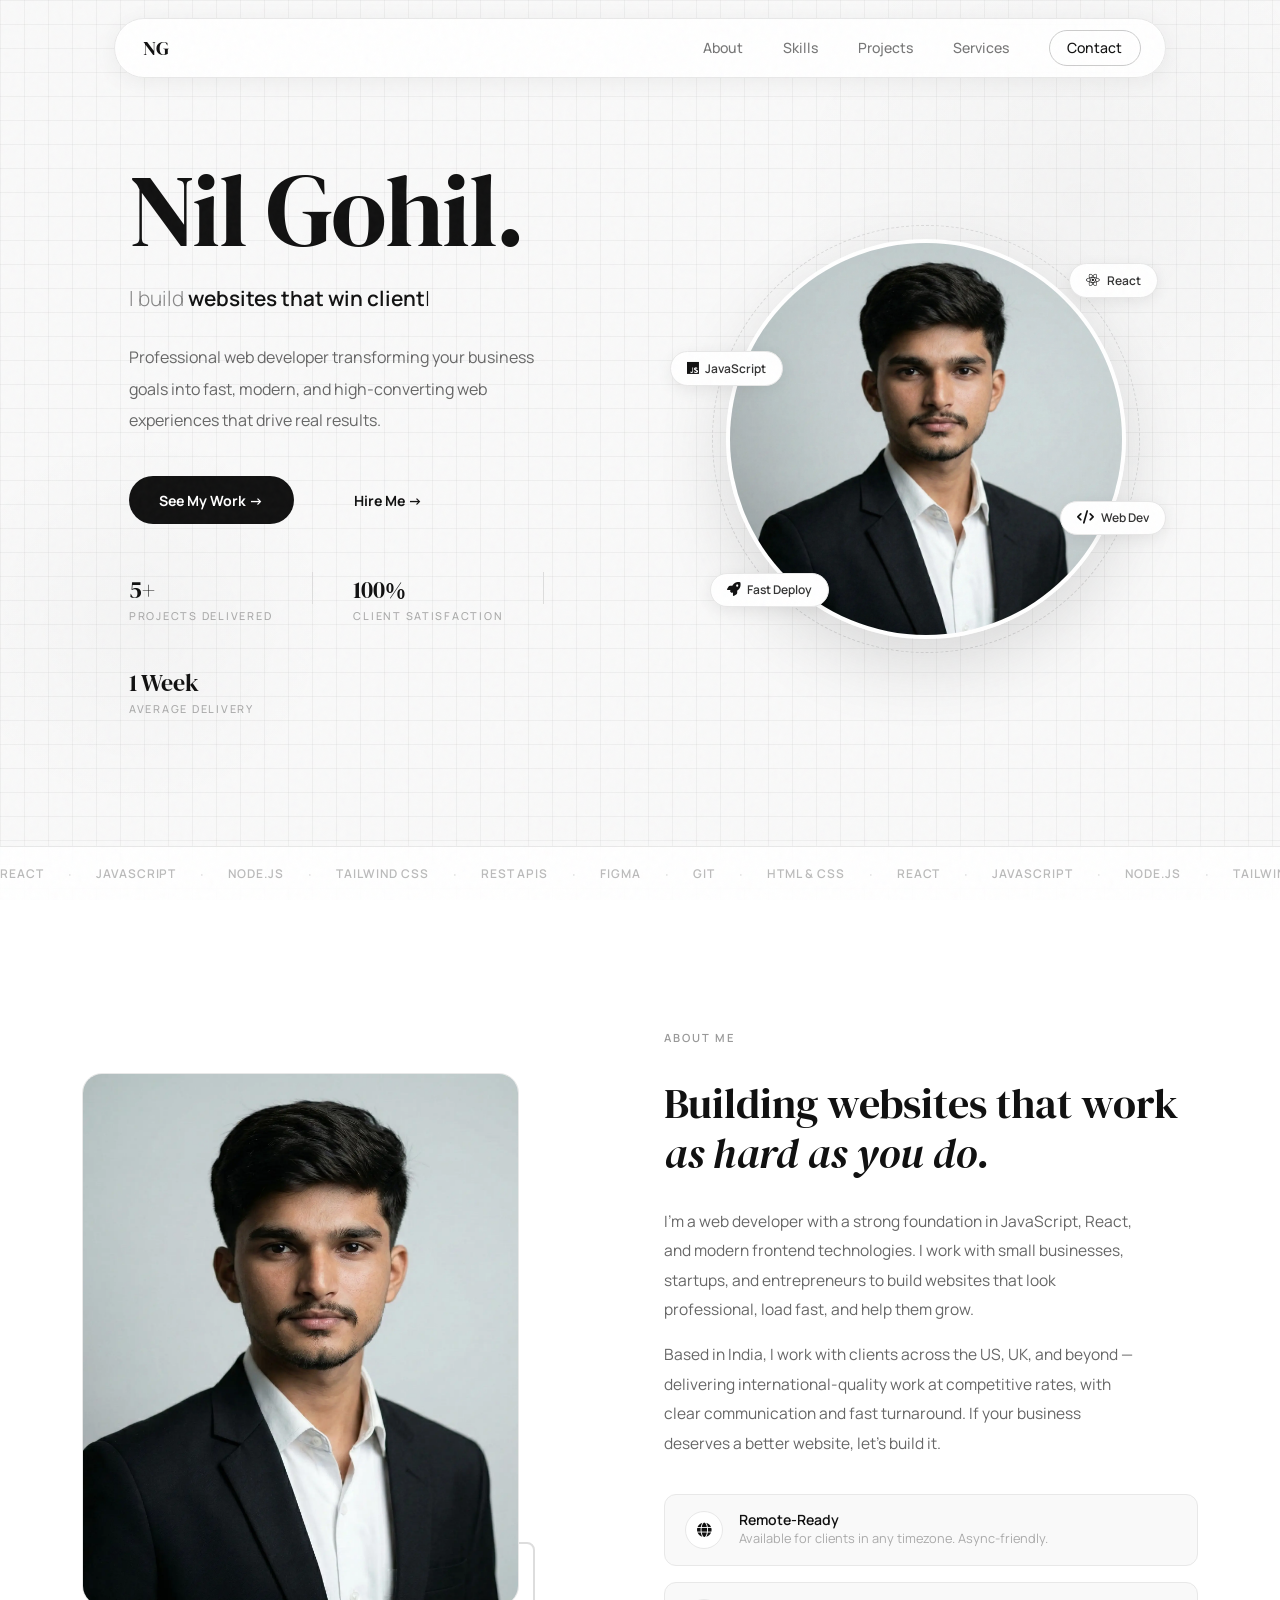
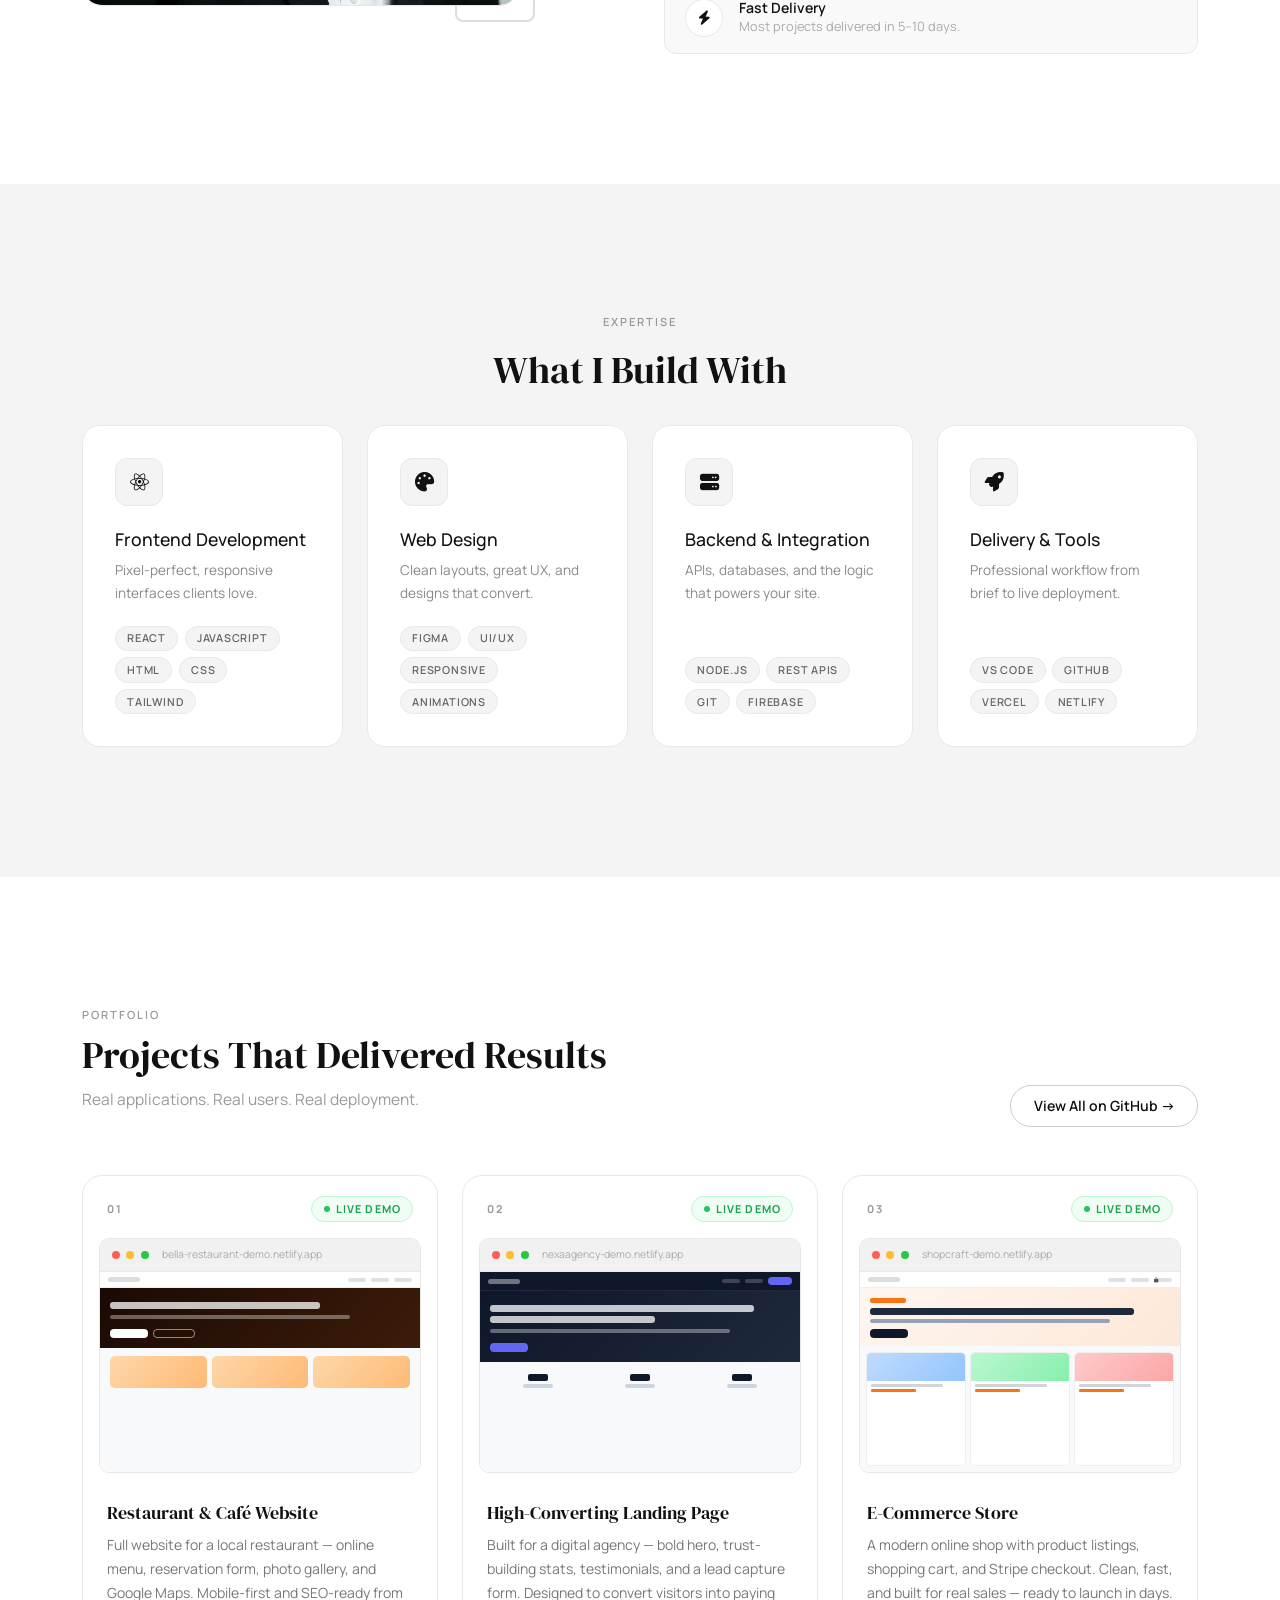
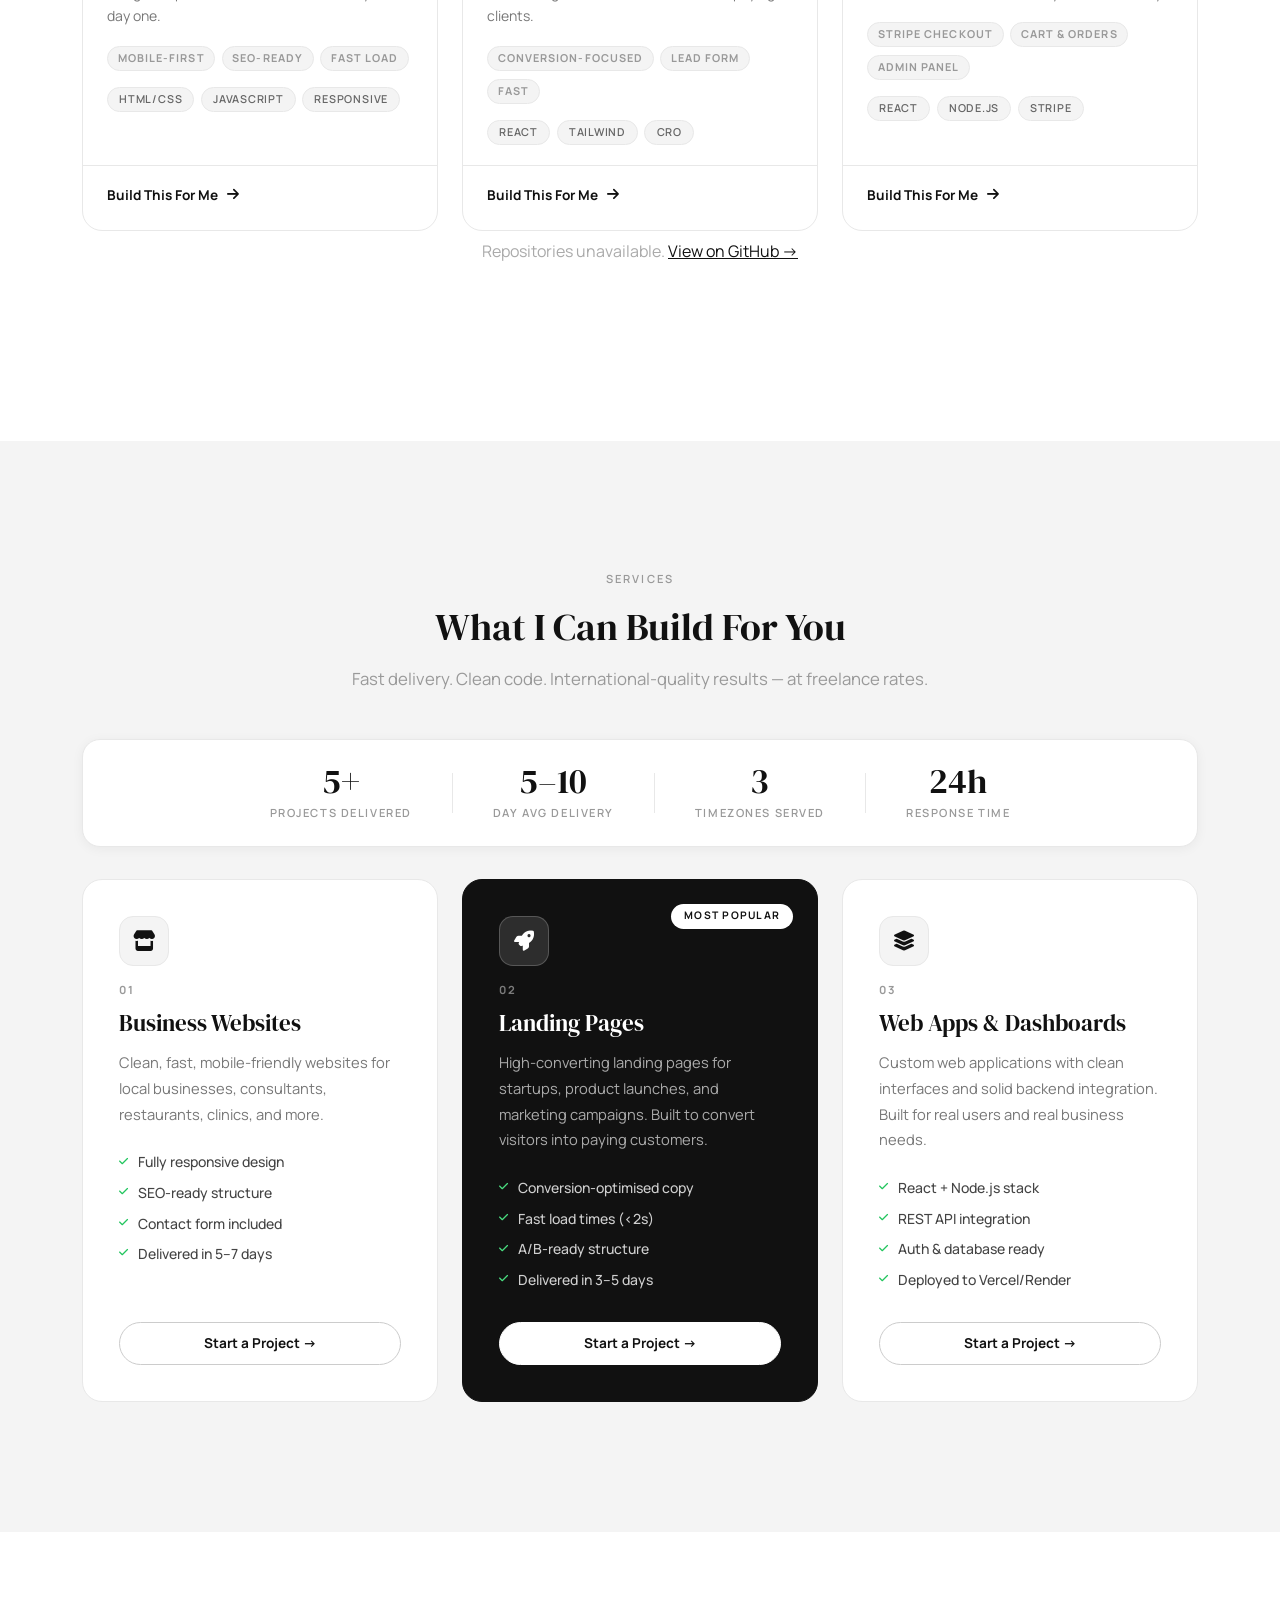
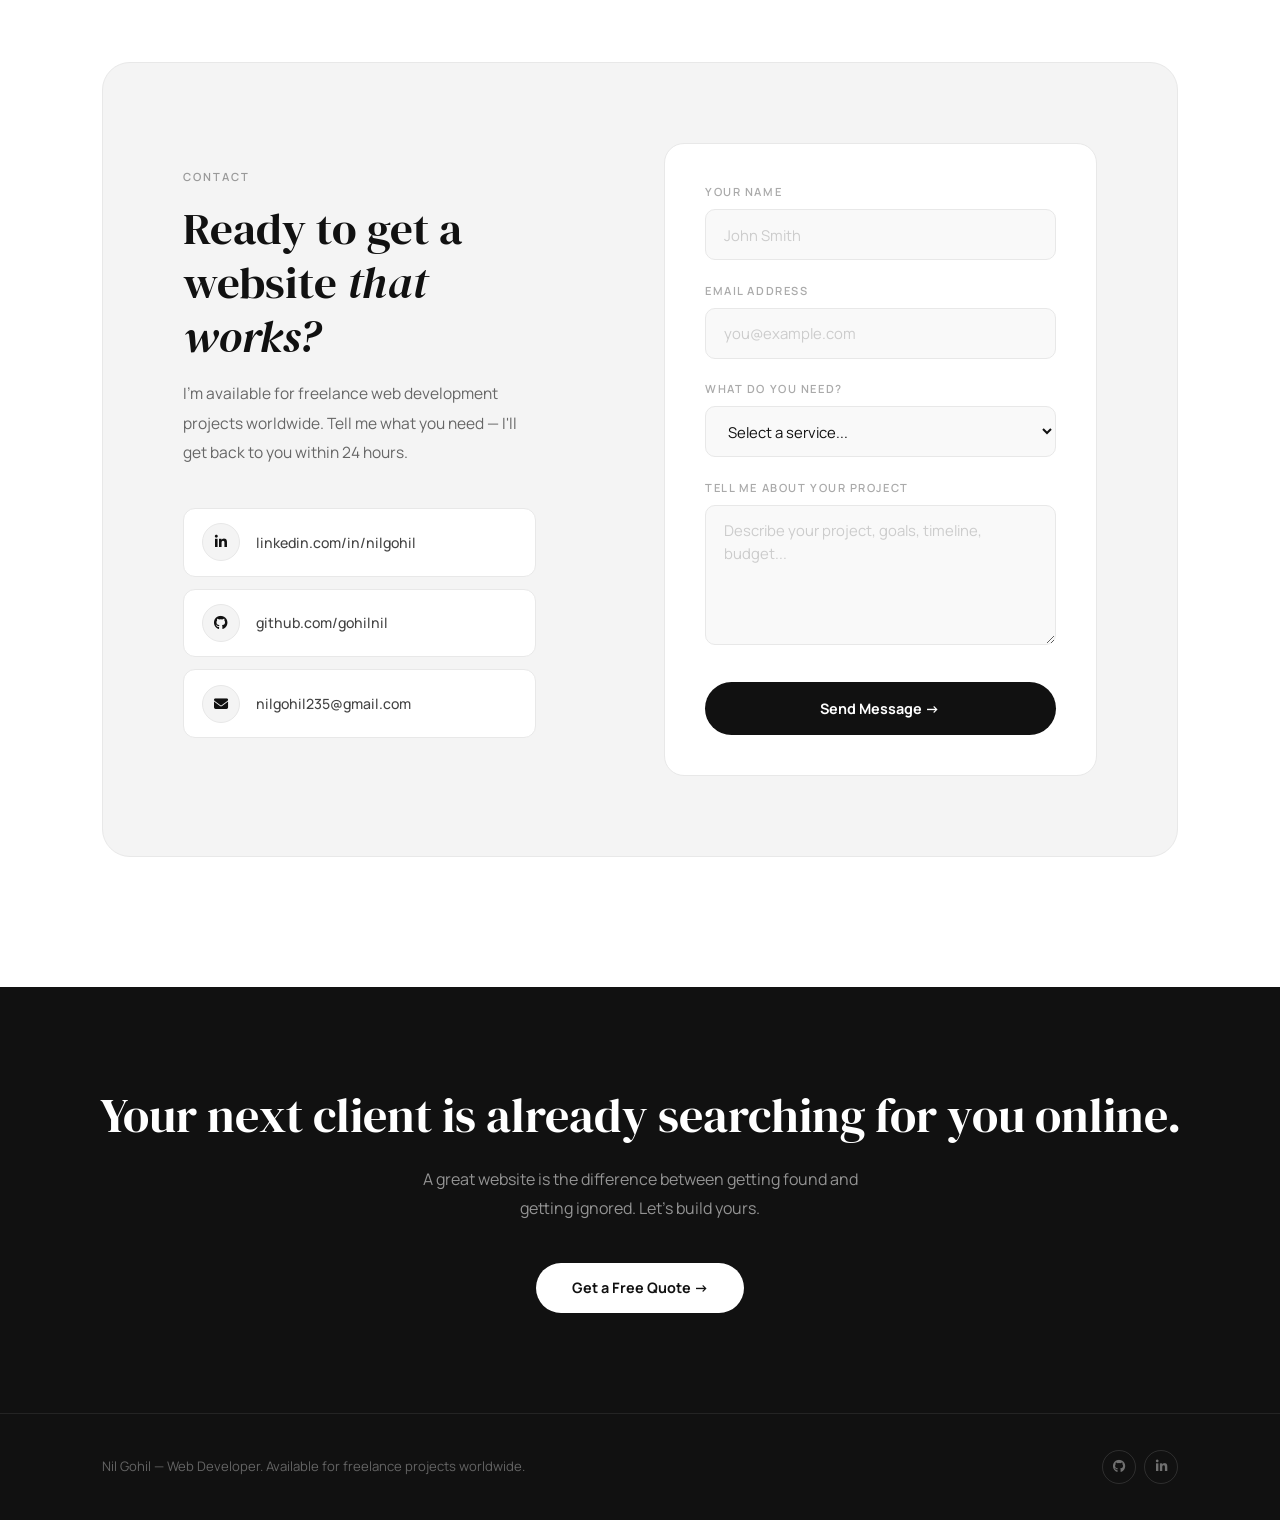
==== commit 2b618794: "Projects: replace AI apps with professional client-focused demos (restaurant, landing page, e-commer" ====
--- a/index.html
+++ b/index.html
@@ -226,122 +226,154 @@
 
             <div class="row g-4">
 
-                <!-- Project 1 -->
+                <!-- Project 1 — Restaurant Website -->
                 <div class="col-lg-4 col-md-6 reveal">
                     <div class="proj-card">
                         <div class="proj-card-top">
                             <div class="proj-num">01</div>
-                            <span class="proj-live-badge"><span class="proj-live-dot"></span>Live</span>
+                            <span class="proj-live-badge"><span class="proj-live-dot"></span>Live Demo</span>
                         </div>
                         <div class="proj-browser">
                             <div class="proj-browser-bar">
                                 <span class="pb-dot pb-red"></span>
                                 <span class="pb-dot pb-yellow"></span>
                                 <span class="pb-dot pb-green"></span>
-                                <span class="pb-url">arogyaai-6fud.onrender.com</span>
-                            </div>
-                            <a href="https://arogyaai-6fud.onrender.com" target="_blank" class="proj-img-wrap">
-                                <img src="assets/images/arogya.png" alt="ArogyaAI" class="proj-img img-fade" loading="lazy" onload="this.classList.add('loaded')">
-                                <div class="proj-img-overlay"><i class="fas fa-external-link-alt"></i> View Live</div>
-                            </a>
+                                <span class="pb-url">bella-restaurant-demo.netlify.app</span>
+                            </div>
+                            <div class="proj-img-wrap">
+                                <div class="pm pm-restaurant">
+                                    <div class="pm-nav-strip"><div class="pm-logo-line"></div><div class="pm-nav-links"><span></span><span></span><span></span></div></div>
+                                    <div class="pm-hero-block pm-hero-restaurant">
+                                        <div class="pm-hero-text"><div class="pm-h pm-h--light"></div><div class="pm-sub pm-sub--light"></div></div>
+                                        <div class="pm-btn-row"><div class="pm-btn pm-btn--white"></div><div class="pm-btn pm-btn--outline-white"></div></div>
+                                    </div>
+                                    <div class="pm-section-light">
+                                        <div class="pm-card-row">
+                                            <div class="pm-mini-card pm-warm"></div>
+                                            <div class="pm-mini-card pm-warm"></div>
+                                            <div class="pm-mini-card pm-warm"></div>
+                                        </div>
+                                    </div>
+                                </div>
+                            </div>
                         </div>
                         <div class="proj-body">
-                            <h4 class="proj-h">ArogyaAI — Health Web App</h4>
-                            <p class="proj-p">Full-stack health guidance application. Production-deployed with complex app architecture, clean modern UI, and real-world usage.</p>
+                            <h4 class="proj-h">Restaurant & Café Website</h4>
+                            <p class="proj-p">Full website for a local restaurant — online menu, reservation form, photo gallery, and Google Maps. Mobile-first and SEO-ready from day one.</p>
                             <div class="proj-metrics">
-                                <div class="proj-metric"><span>Full-Stack</span></div>
-                                <div class="proj-metric"><span>Deployed</span></div>
-                                <div class="proj-metric"><span>Live Users</span></div>
+                                <div class="proj-metric"><span>Mobile-First</span></div>
+                                <div class="proj-metric"><span>SEO-Ready</span></div>
+                                <div class="proj-metric"><span>Fast Load</span></div>
                             </div>
                             <div class="sk-tags mt-3">
-                                <span class="sk-tag">React</span><span class="sk-tag">Python</span><span class="sk-tag">REST API</span>
+                                <span class="sk-tag">HTML/CSS</span><span class="sk-tag">JavaScript</span><span class="sk-tag">Responsive</span>
                             </div>
                         </div>
                         <div class="proj-footer">
-                            <a href="https://arogyaai-6fud.onrender.com" target="_blank" class="proj-cta">Visit Live Site <i class="fas fa-arrow-right ms-1"></i></a>
-                        </div>
-                    </div>
-                </div>
-
-                <!-- Project 2 -->
+                            <a href="#contact" class="proj-cta">Build This For Me <i class="fas fa-arrow-right ms-1"></i></a>
+                        </div>
+                    </div>
+                </div>
+
+                <!-- Project 2 — Business Landing Page -->
                 <div class="col-lg-4 col-md-6 reveal">
                     <div class="proj-card">
                         <div class="proj-card-top">
                             <div class="proj-num">02</div>
-                            <span class="proj-live-badge"><span class="proj-live-dot"></span>Live</span>
+                            <span class="proj-live-badge"><span class="proj-live-dot"></span>Live Demo</span>
                         </div>
                         <div class="proj-browser">
                             <div class="proj-browser-bar">
                                 <span class="pb-dot pb-red"></span>
                                 <span class="pb-dot pb-yellow"></span>
                                 <span class="pb-dot pb-green"></span>
-                                <span class="pb-url">report-ai-9s0e.onrender.com</span>
-                            </div>
-                            <a href="https://report-ai-9s0e.onrender.com/" target="_blank" class="proj-img-wrap">
-                                <img src="assets/images/reportai.png" alt="AI Report Analyzer" class="proj-img img-fade" loading="lazy" onload="this.classList.add('loaded')">
-                                <div class="proj-img-overlay"><i class="fas fa-external-link-alt"></i> View Live</div>
-                            </a>
+                                <span class="pb-url">nexaagency-demo.netlify.app</span>
+                            </div>
+                            <div class="proj-img-wrap">
+                                <div class="pm pm-agency">
+                                    <div class="pm-nav-strip pm-nav-dark"><div class="pm-logo-line pm-logo-white"></div><div class="pm-nav-links"><span></span><span></span><span class="pm-btn-sm pm-btn-sm--accent"></span></div></div>
+                                    <div class="pm-hero-block pm-hero-dark">
+                                        <div class="pm-hero-text"><div class="pm-h pm-h--light pm-h--wide"></div><div class="pm-h pm-h--light pm-h--half"></div><div class="pm-sub pm-sub--light"></div></div>
+                                        <div class="pm-btn-row"><div class="pm-btn pm-btn--accent"></div></div>
+                                    </div>
+                                    <div class="pm-section-light">
+                                        <div class="pm-stat-row">
+                                            <div class="pm-stat-block"><div class="pm-stat-num"></div><div class="pm-stat-label"></div></div>
+                                            <div class="pm-stat-block"><div class="pm-stat-num"></div><div class="pm-stat-label"></div></div>
+                                            <div class="pm-stat-block"><div class="pm-stat-num"></div><div class="pm-stat-label"></div></div>
+                                        </div>
+                                    </div>
+                                </div>
+                            </div>
                         </div>
                         <div class="proj-body">
-                            <h4 class="proj-h">AI Report Analyzer — Document App</h4>
-                            <p class="proj-p">Document processing web app that returns structured results instantly. Clean interface, robust backend, built for real users.</p>
+                            <h4 class="proj-h">High-Converting Landing Page</h4>
+                            <p class="proj-p">Built for a digital agency — bold hero, trust-building stats, testimonials, and a lead capture form. Designed to convert visitors into paying clients.</p>
                             <div class="proj-metrics">
-                                <div class="proj-metric"><span>Document AI</span></div>
-                                <div class="proj-metric"><span>Deployed</span></div>
-                                <div class="proj-metric"><span>Real Users</span></div>
+                                <div class="proj-metric"><span>Conversion-Focused</span></div>
+                                <div class="proj-metric"><span>Lead Form</span></div>
+                                <div class="proj-metric"><span>Fast</span></div>
                             </div>
                             <div class="sk-tags mt-3">
-                                <span class="sk-tag">JavaScript</span><span class="sk-tag">Python</span><span class="sk-tag">API</span>
+                                <span class="sk-tag">React</span><span class="sk-tag">Tailwind</span><span class="sk-tag">CRO</span>
                             </div>
                         </div>
                         <div class="proj-footer">
-                            <a href="https://report-ai-9s0e.onrender.com/" target="_blank" class="proj-cta">Visit Live Site <i class="fas fa-arrow-right ms-1"></i></a>
-                        </div>
-                    </div>
-                </div>
-
-                <!-- Project 3 — Coming Soon -->
+                            <a href="#contact" class="proj-cta">Build This For Me <i class="fas fa-arrow-right ms-1"></i></a>
+                        </div>
+                    </div>
+                </div>
+
+                <!-- Project 3 — E-Commerce Store -->
                 <div class="col-lg-4 col-md-6 reveal">
-                    <div class="proj-card proj-card--wip">
+                    <div class="proj-card">
                         <div class="proj-card-top">
-                            <div class="proj-num" style="opacity:0.4;">03</div>
-                            <span class="proj-wip-badge">In Progress</span>
+                            <div class="proj-num">03</div>
+                            <span class="proj-live-badge"><span class="proj-live-dot"></span>Live Demo</span>
                         </div>
                         <div class="proj-browser">
                             <div class="proj-browser-bar">
                                 <span class="pb-dot pb-red"></span>
                                 <span class="pb-dot pb-yellow"></span>
                                 <span class="pb-dot pb-green"></span>
-                                <span class="pb-url">coming soon...</span>
-                            </div>
-                            <div class="proj-img-wrap proj-wip-screen">
-                                <div class="proj-wip-inner">
-                                    <div class="proj-wip-icon"><i class="fas fa-code"></i></div>
-                                    <p class="proj-wip-label">Building Now</p>
-                                    <div class="proj-wip-bar"><div class="proj-wip-fill"></div></div>
+                                <span class="pb-url">shopcraft-demo.netlify.app</span>
+                            </div>
+                            <div class="proj-img-wrap">
+                                <div class="pm pm-shop">
+                                    <div class="pm-nav-strip"><div class="pm-logo-line"></div><div class="pm-nav-links"><span></span><span></span><span class="pm-cart-icon"><i class="fas fa-shopping-bag" style="font-size:5px;color:#555;"></i></span></div></div>
+                                    <div class="pm-shop-hero">
+                                        <div class="pm-shop-tag"></div>
+                                        <div class="pm-h pm-h--dark pm-h--wide" style="margin-bottom:4px;"></div>
+                                        <div class="pm-sub pm-sub--dark"></div>
+                                        <div class="pm-btn pm-btn--dark" style="margin-top:6px;"></div>
+                                    </div>
+                                    <div class="pm-product-grid">
+                                        <div class="pm-product-card"><div class="pm-product-img pm-prod-1"></div><div class="pm-product-info"><div class="pm-prod-name"></div><div class="pm-prod-price"></div></div></div>
+                                        <div class="pm-product-card"><div class="pm-product-img pm-prod-2"></div><div class="pm-product-info"><div class="pm-prod-name"></div><div class="pm-prod-price"></div></div></div>
+                                        <div class="pm-product-card"><div class="pm-product-img pm-prod-3"></div><div class="pm-product-info"><div class="pm-prod-name"></div><div class="pm-prod-price"></div></div></div>
+                                    </div>
                                 </div>
                             </div>
                         </div>
                         <div class="proj-body">
-                            <h4 class="proj-h">Business Website — Coming Soon</h4>
-                            <p class="proj-p">Mobile-first business website in active development. Clean design, fast load times, and conversion-focused. Launching soon.</p>
+                            <h4 class="proj-h">E-Commerce Store</h4>
+                            <p class="proj-p">A modern online shop with product listings, shopping cart, and Stripe checkout. Clean, fast, and built for real sales — ready to launch in days.</p>
                             <div class="proj-metrics">
-                                <div class="proj-metric"><span>Mobile-First</span></div>
-                                <div class="proj-metric"><span>SEO-Ready</span></div>
-                                <div class="proj-metric"><span>In Dev</span></div>
+                                <div class="proj-metric"><span>Stripe Checkout</span></div>
+                                <div class="proj-metric"><span>Cart & Orders</span></div>
+                                <div class="proj-metric"><span>Admin Panel</span></div>
                             </div>
                             <div class="sk-tags mt-3">
-                                <span class="sk-tag">React</span><span class="sk-tag">Tailwind</span><span class="sk-tag">Responsive</span>
+                                <span class="sk-tag">React</span><span class="sk-tag">Node.js</span><span class="sk-tag">Stripe</span>
                             </div>
                         </div>
                         <div class="proj-footer">
-                            <a href="#contact" class="proj-cta">Interested? Let's Talk <i class="fas fa-arrow-right ms-1"></i></a>
-                        </div>
-                    </div>
-                </div>
-
-            </div>
-
+                            <a href="#contact" class="proj-cta">Build This For Me <i class="fas fa-arrow-right ms-1"></i></a>
+                        </div>
+                    </div>
+                </div>
+
+            </div>
             <!-- GitHub repos -->
             <div class="row g-4 mt-4" id="gh-skeletons">
                 <div class="col-md-6 col-lg-4"><div class="sk-card-div"><div class="sk-shim"></div></div></div>
--- a/style.css
+++ b/style.css
@@ -2052,4 +2052,146 @@
 .proj-cta:hover {
     color: #000;
     gap: 0.55rem;
-}+}
+
+/* ── CSS PROJECT MOCKUPS ───────────────────────────── */
+.pm {
+    width: 100%;
+    height: 100%;
+    display: flex;
+    flex-direction: column;
+    overflow: hidden;
+    font-size: 0;
+}
+
+/* Shared nav strip */
+.pm-nav-strip {
+    display: flex;
+    align-items: center;
+    justify-content: space-between;
+    padding: 5px 8px;
+    background: white;
+    border-bottom: 1px solid #eee;
+    flex-shrink: 0;
+}
+.pm-nav-dark { background: #0f172a; border-color: #1e293b; }
+.pm-logo-line {
+    width: 32px; height: 5px;
+    background: #ddd; border-radius: 3px;
+}
+.pm-logo-white { background: rgba(255,255,255,0.4); }
+.pm-nav-links {
+    display: flex; gap: 5px; align-items: center;
+}
+.pm-nav-links span {
+    width: 18px; height: 4px;
+    background: #e0e0e0; border-radius: 2px;
+    display: block;
+}
+.pm-nav-dark .pm-nav-links span { background: rgba(255,255,255,0.2); }
+.pm-btn-sm {
+    width: 24px !important; height: 8px !important;
+    border-radius: 4px !important;
+}
+.pm-btn-sm--accent { background: #6366f1 !important; }
+.pm-cart-icon {
+    width: 14px; height: 14px;
+    display: flex; align-items: center; justify-content: center;
+}
+
+/* Hero blocks */
+.pm-hero-block {
+    padding: 14px 10px 10px;
+    display: flex;
+    flex-direction: column;
+    gap: 6px;
+    flex-shrink: 0;
+}
+.pm-hero-restaurant {
+    background: linear-gradient(135deg, #1a0a04 0%, #3d1c09 100%);
+}
+.pm-hero-dark {
+    background: linear-gradient(135deg, #0f172a 0%, #1e293b 100%);
+}
+.pm-hero-text { display: flex; flex-direction: column; gap: 4px; }
+.pm-h {
+    height: 7px; border-radius: 3px; width: 70%;
+}
+.pm-h--light { background: rgba(255,255,255,0.75); }
+.pm-h--dark  { background: #1e293b; }
+.pm-h--wide  { width: 88%; }
+.pm-h--half  { width: 55%; }
+.pm-sub {
+    height: 4px; border-radius: 2px; width: 80%; margin-top: 2px;
+}
+.pm-sub--light { background: rgba(255,255,255,0.35); }
+.pm-sub--dark  { background: #94a3b8; }
+.pm-btn-row { display: flex; gap: 5px; margin-top: 4px; }
+.pm-btn {
+    height: 9px; border-radius: 4px; width: 38px;
+}
+.pm-btn--white        { background: white; }
+.pm-btn--outline-white{ background: transparent; border: 1px solid rgba(255,255,255,0.5); width: 42px; }
+.pm-btn--accent       { background: #6366f1; }
+.pm-btn--dark         { background: #0f172a; }
+
+/* Light section */
+.pm-section-light {
+    background: #f8f9fa;
+    padding: 8px 10px;
+    flex: 1;
+}
+.pm-card-row, .pm-stat-row {
+    display: flex; gap: 5px;
+}
+.pm-mini-card {
+    flex: 1; height: 32px; border-radius: 5px;
+}
+.pm-warm { background: linear-gradient(135deg, #fed7aa, #fdba74); }
+.pm-stat-block {
+    flex: 1; display: flex; flex-direction: column; gap: 3px; align-items: center; padding-top: 4px;
+}
+.pm-stat-num { width: 20px; height: 7px; background: #0f172a; border-radius: 2px; }
+.pm-stat-label { width: 30px; height: 4px; background: #cbd5e1; border-radius: 2px; }
+
+/* ── RESTAURANT mockup ── */
+.pm-restaurant { background: white; }
+
+/* ── AGENCY mockup ── */
+.pm-agency { background: white; }
+
+/* ── SHOP mockup ── */
+.pm-shop { background: white; }
+.pm-shop-hero {
+    background: linear-gradient(135deg, #fdf6f0 0%, #fde8d8 100%);
+    padding: 10px 10px 8px;
+    flex-shrink: 0;
+}
+.pm-shop-tag {
+    width: 36px; height: 5px;
+    background: #f97316; border-radius: 2px;
+    margin-bottom: 5px;
+}
+.pm-product-grid {
+    display: flex; gap: 4px;
+    padding: 6px 6px;
+    background: #f8f9fa;
+    flex: 1;
+}
+.pm-product-card {
+    flex: 1; border-radius: 5px;
+    overflow: hidden; background: white;
+    border: 1px solid #eee;
+    display: flex; flex-direction: column;
+}
+.pm-product-img {
+    height: 28px;
+}
+.pm-prod-1 { background: linear-gradient(135deg, #bfdbfe, #93c5fd); }
+.pm-prod-2 { background: linear-gradient(135deg, #bbf7d0, #86efac); }
+.pm-prod-3 { background: linear-gradient(135deg, #fecaca, #fca5a5); }
+.pm-product-info {
+    padding: 3px 4px; display: flex; flex-direction: column; gap: 2px;
+}
+.pm-prod-name { width: 80%; height: 3px; background: #d1d5db; border-radius: 1px; }
+.pm-prod-price { width: 50%; height: 3px; background: #f97316; border-radius: 1px; }
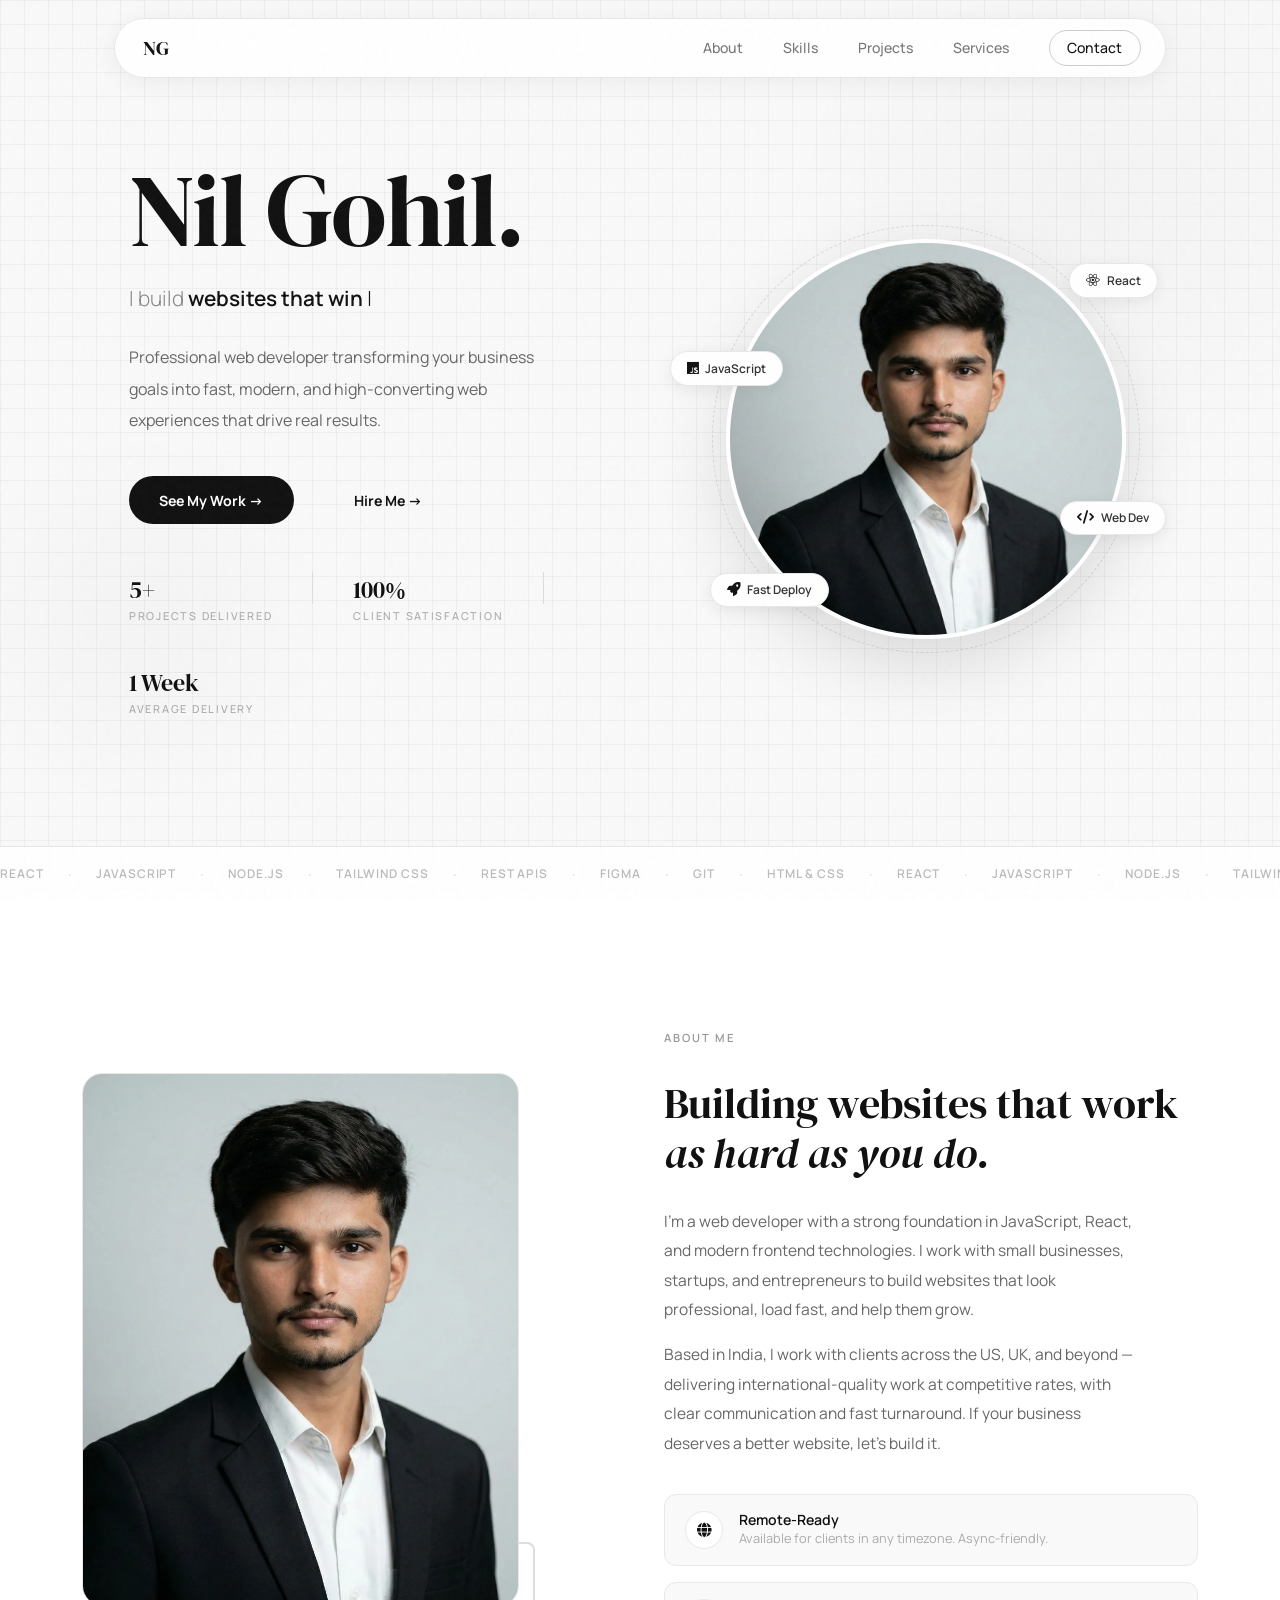
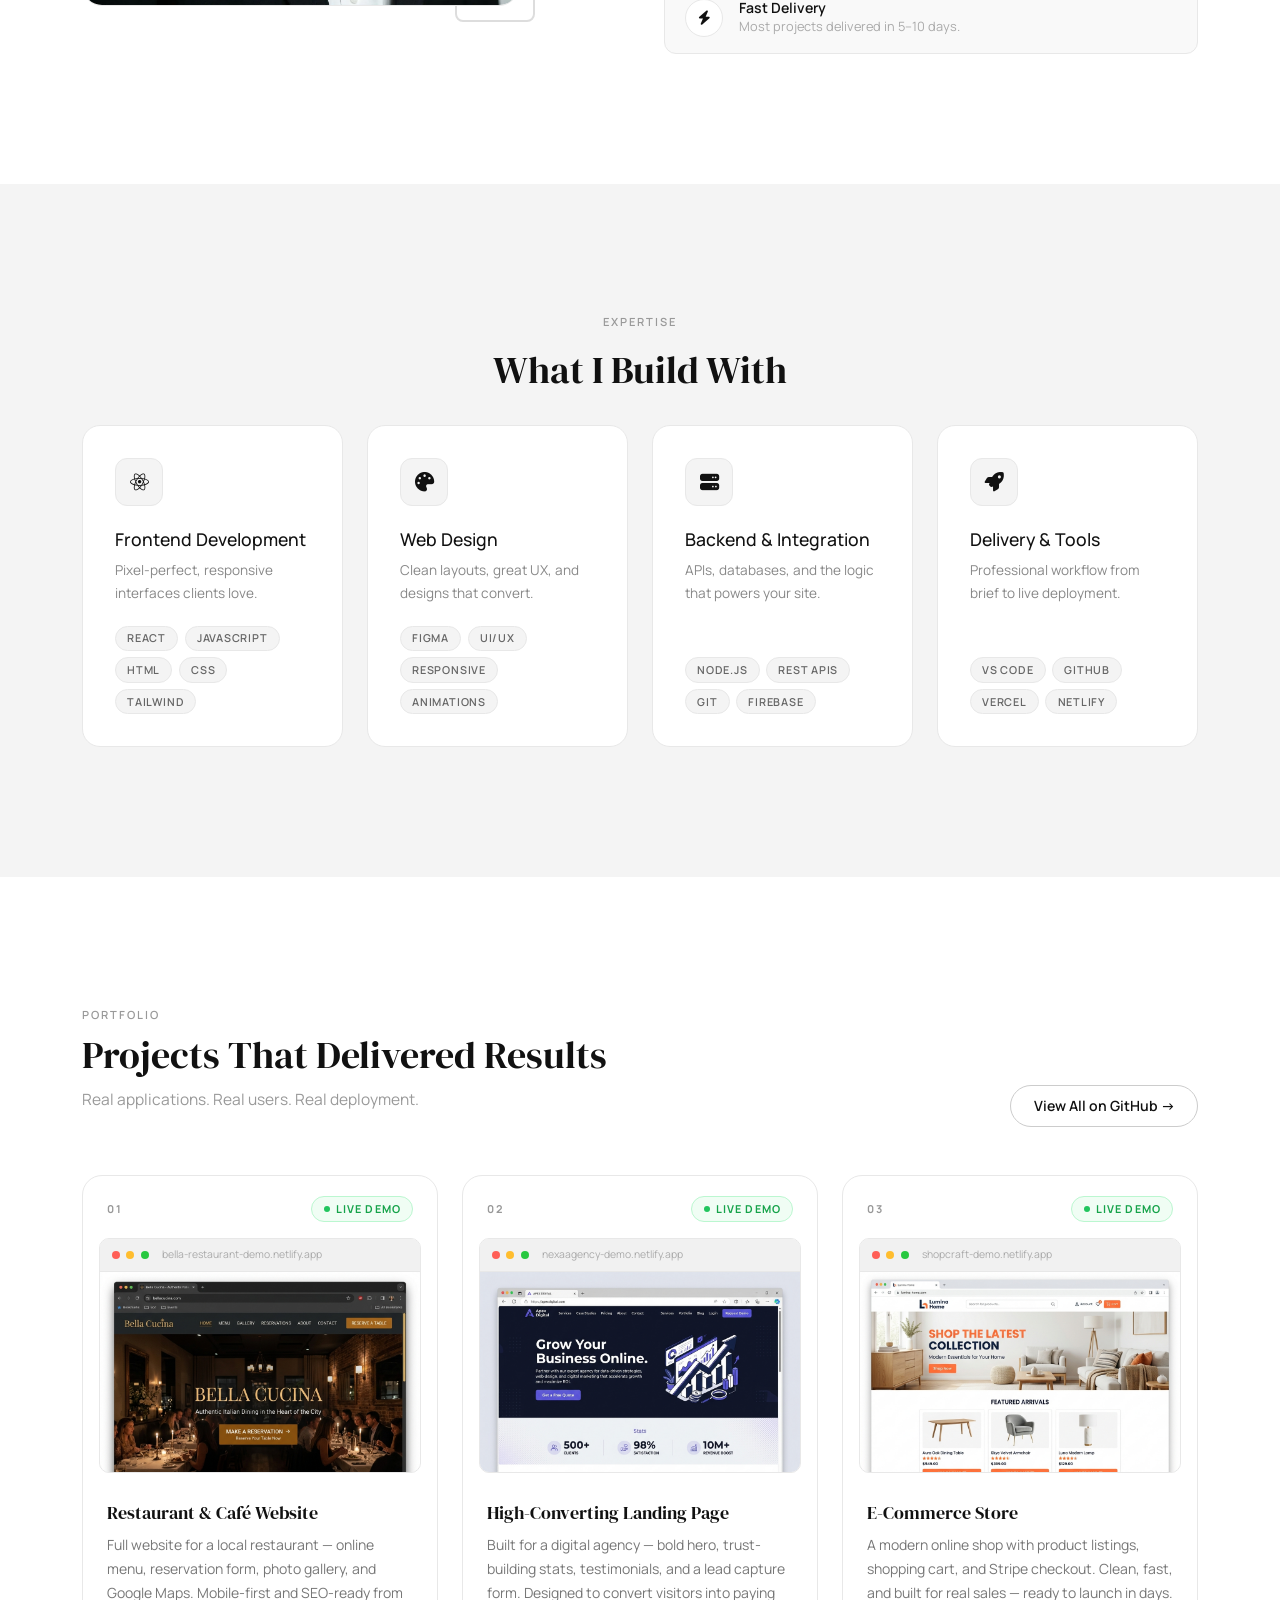
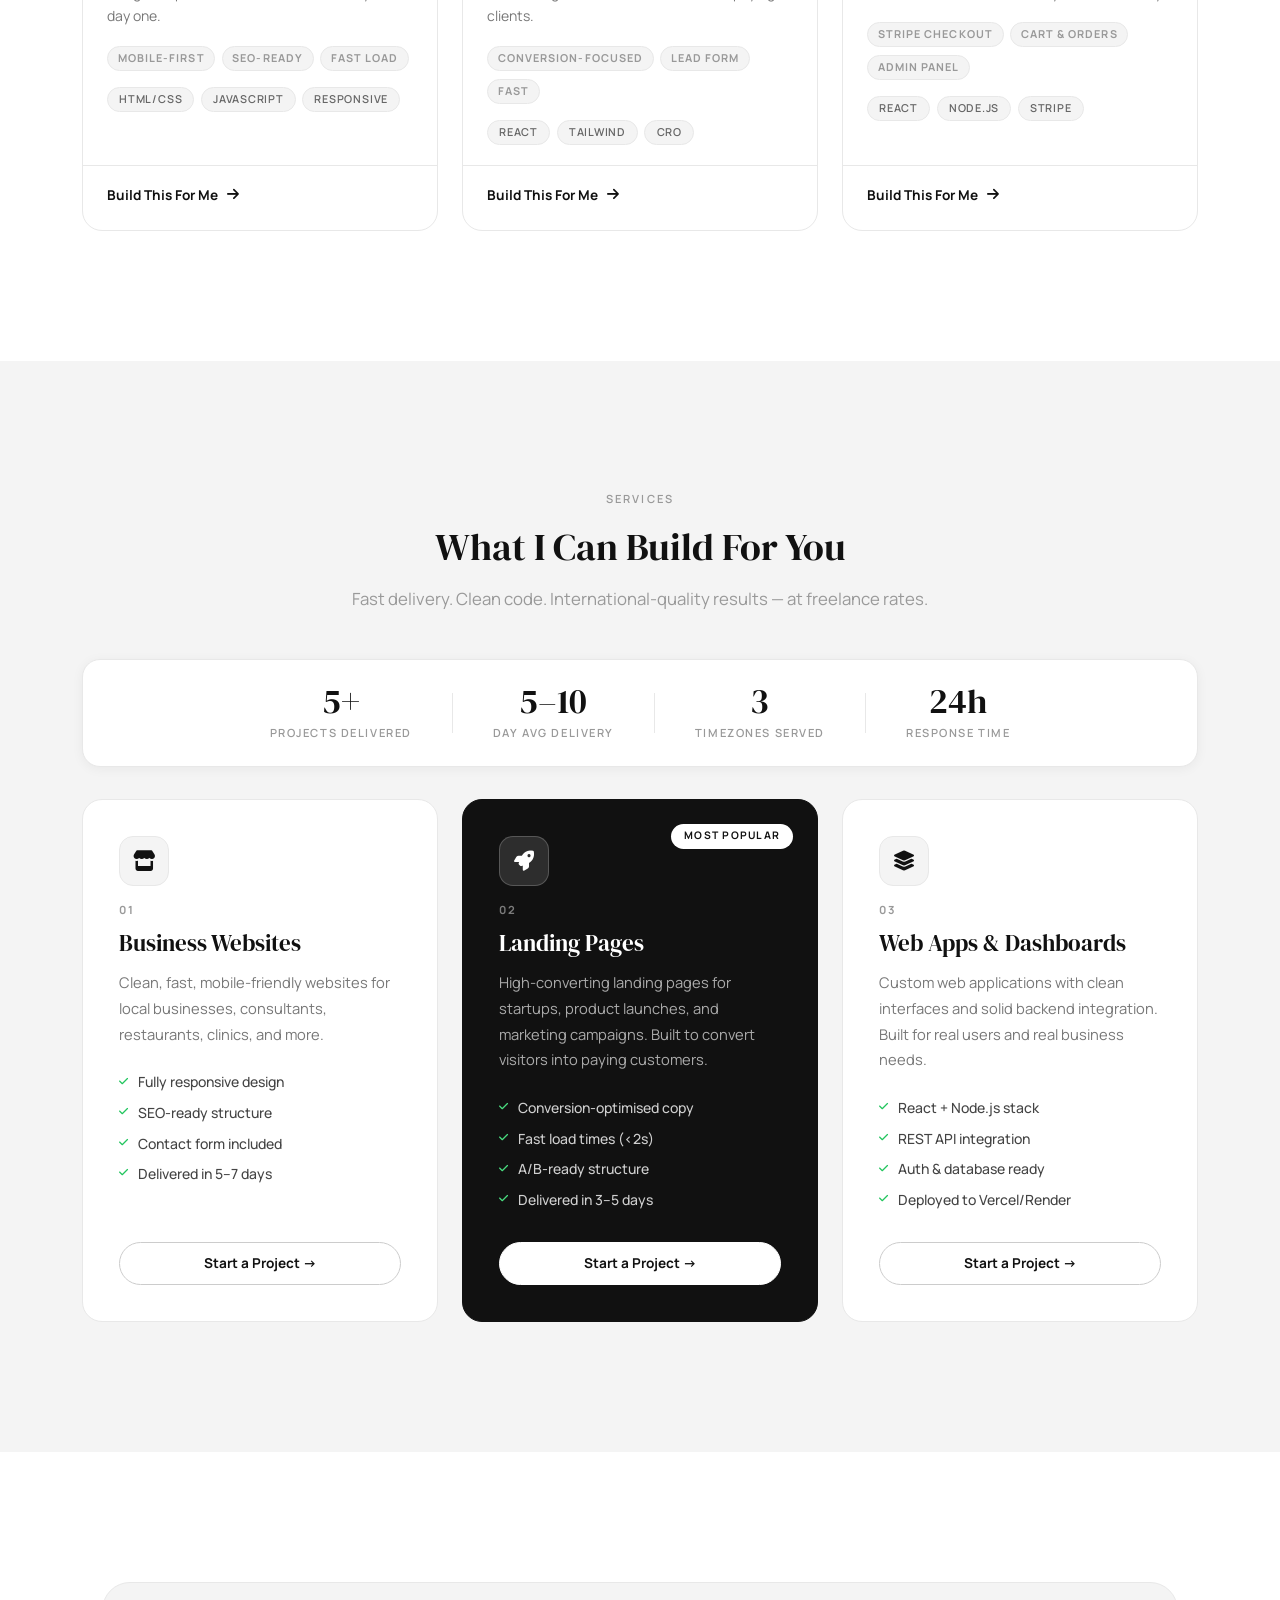
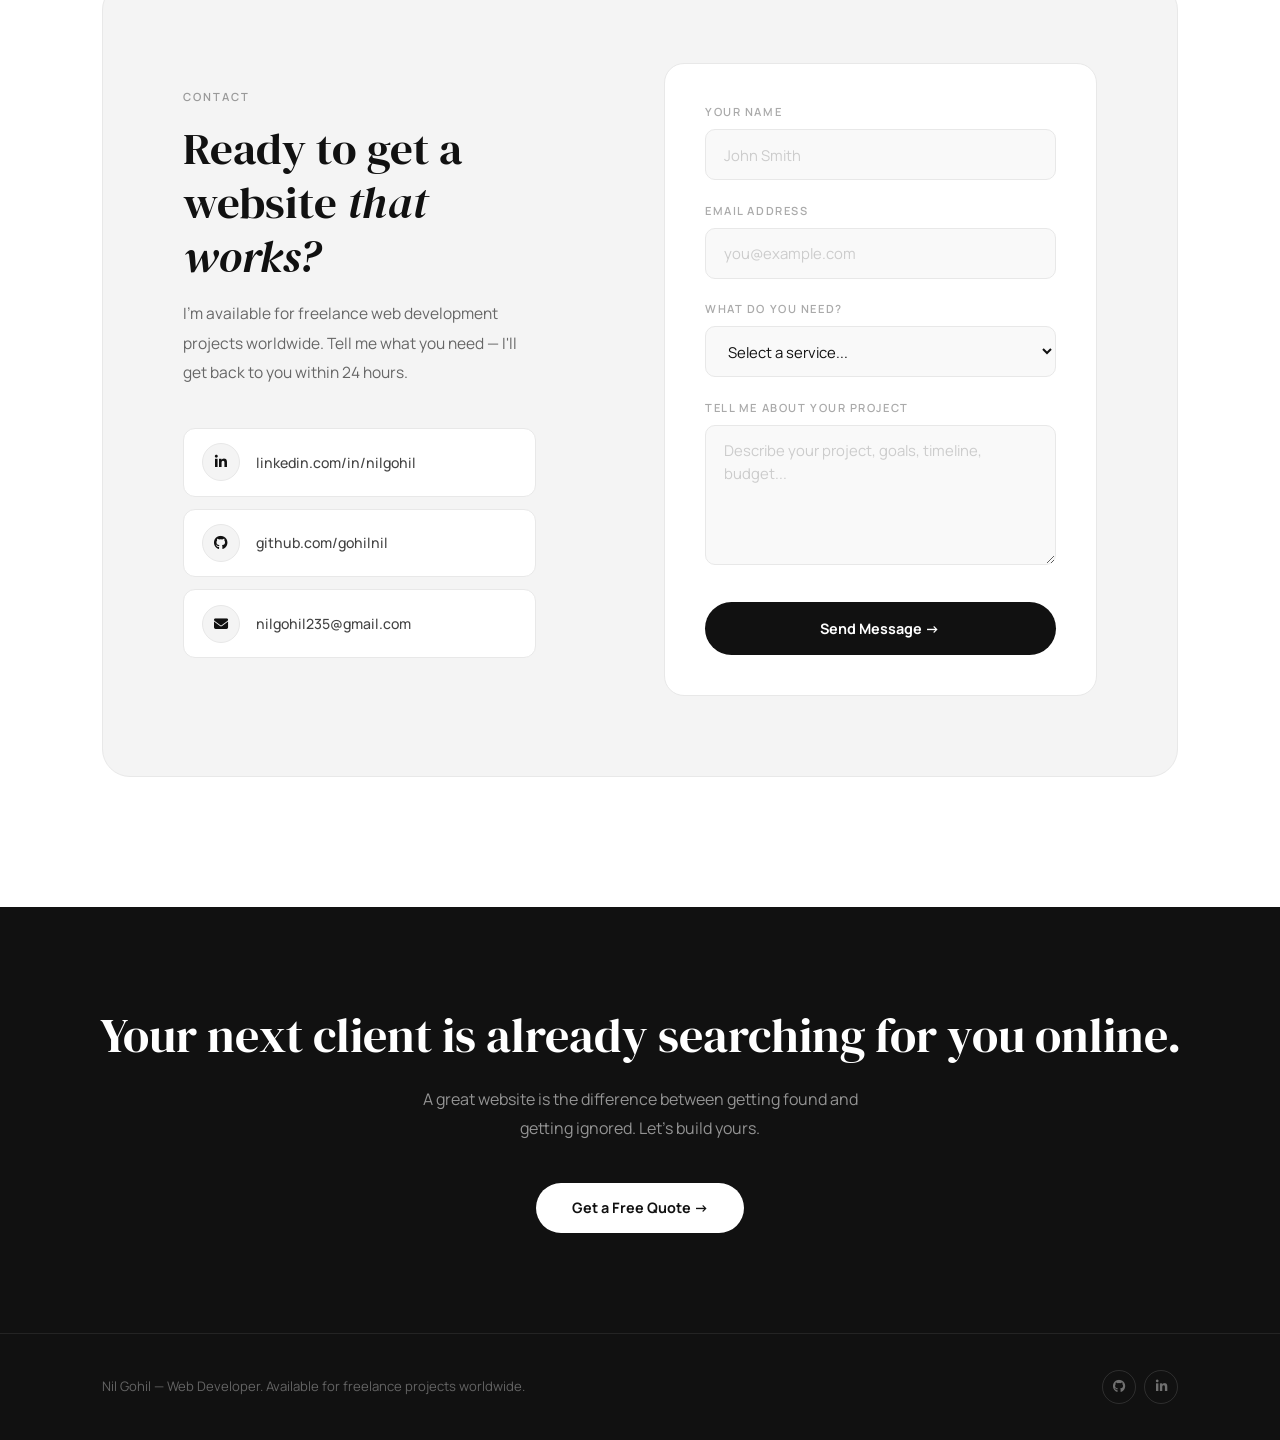
==== commit 855978e8: "Projects: real demo images, remove GitHub repo section, clean all orphaned HTML" ====
--- a/index.html
+++ b/index.html
@@ -240,22 +240,10 @@
                                 <span class="pb-dot pb-green"></span>
                                 <span class="pb-url">bella-restaurant-demo.netlify.app</span>
                             </div>
-                            <div class="proj-img-wrap">
-                                <div class="pm pm-restaurant">
-                                    <div class="pm-nav-strip"><div class="pm-logo-line"></div><div class="pm-nav-links"><span></span><span></span><span></span></div></div>
-                                    <div class="pm-hero-block pm-hero-restaurant">
-                                        <div class="pm-hero-text"><div class="pm-h pm-h--light"></div><div class="pm-sub pm-sub--light"></div></div>
-                                        <div class="pm-btn-row"><div class="pm-btn pm-btn--white"></div><div class="pm-btn pm-btn--outline-white"></div></div>
-                                    </div>
-                                    <div class="pm-section-light">
-                                        <div class="pm-card-row">
-                                            <div class="pm-mini-card pm-warm"></div>
-                                            <div class="pm-mini-card pm-warm"></div>
-                                            <div class="pm-mini-card pm-warm"></div>
-                                        </div>
-                                    </div>
-                                </div>
-                            </div>
+                            <a href="#contact" class="proj-img-wrap">
+                                <img src="assets/images/demo-restaurant.png" alt="Restaurant Website Demo" class="proj-img img-fade" loading="lazy" onload="this.classList.add('loaded')">
+                                <div class="proj-img-overlay"><i class="fas fa-external-link-alt"></i> View Demo</div>
+                            </a>
                         </div>
                         <div class="proj-body">
                             <h4 class="proj-h">Restaurant & Café Website</h4>
@@ -289,22 +277,10 @@
                                 <span class="pb-dot pb-green"></span>
                                 <span class="pb-url">nexaagency-demo.netlify.app</span>
                             </div>
-                            <div class="proj-img-wrap">
-                                <div class="pm pm-agency">
-                                    <div class="pm-nav-strip pm-nav-dark"><div class="pm-logo-line pm-logo-white"></div><div class="pm-nav-links"><span></span><span></span><span class="pm-btn-sm pm-btn-sm--accent"></span></div></div>
-                                    <div class="pm-hero-block pm-hero-dark">
-                                        <div class="pm-hero-text"><div class="pm-h pm-h--light pm-h--wide"></div><div class="pm-h pm-h--light pm-h--half"></div><div class="pm-sub pm-sub--light"></div></div>
-                                        <div class="pm-btn-row"><div class="pm-btn pm-btn--accent"></div></div>
-                                    </div>
-                                    <div class="pm-section-light">
-                                        <div class="pm-stat-row">
-                                            <div class="pm-stat-block"><div class="pm-stat-num"></div><div class="pm-stat-label"></div></div>
-                                            <div class="pm-stat-block"><div class="pm-stat-num"></div><div class="pm-stat-label"></div></div>
-                                            <div class="pm-stat-block"><div class="pm-stat-num"></div><div class="pm-stat-label"></div></div>
-                                        </div>
-                                    </div>
-                                </div>
-                            </div>
+                            <a href="#contact" class="proj-img-wrap">
+                                <img src="assets/images/demo-agency.png" alt="Business Landing Page Demo" class="proj-img img-fade" loading="lazy" onload="this.classList.add('loaded')">
+                                <div class="proj-img-overlay"><i class="fas fa-external-link-alt"></i> View Demo</div>
+                            </a>
                         </div>
                         <div class="proj-body">
                             <h4 class="proj-h">High-Converting Landing Page</h4>
@@ -338,22 +314,10 @@
                                 <span class="pb-dot pb-green"></span>
                                 <span class="pb-url">shopcraft-demo.netlify.app</span>
                             </div>
-                            <div class="proj-img-wrap">
-                                <div class="pm pm-shop">
-                                    <div class="pm-nav-strip"><div class="pm-logo-line"></div><div class="pm-nav-links"><span></span><span></span><span class="pm-cart-icon"><i class="fas fa-shopping-bag" style="font-size:5px;color:#555;"></i></span></div></div>
-                                    <div class="pm-shop-hero">
-                                        <div class="pm-shop-tag"></div>
-                                        <div class="pm-h pm-h--dark pm-h--wide" style="margin-bottom:4px;"></div>
-                                        <div class="pm-sub pm-sub--dark"></div>
-                                        <div class="pm-btn pm-btn--dark" style="margin-top:6px;"></div>
-                                    </div>
-                                    <div class="pm-product-grid">
-                                        <div class="pm-product-card"><div class="pm-product-img pm-prod-1"></div><div class="pm-product-info"><div class="pm-prod-name"></div><div class="pm-prod-price"></div></div></div>
-                                        <div class="pm-product-card"><div class="pm-product-img pm-prod-2"></div><div class="pm-product-info"><div class="pm-prod-name"></div><div class="pm-prod-price"></div></div></div>
-                                        <div class="pm-product-card"><div class="pm-product-img pm-prod-3"></div><div class="pm-product-info"><div class="pm-prod-name"></div><div class="pm-prod-price"></div></div></div>
-                                    </div>
-                                </div>
-                            </div>
+                            <a href="#contact" class="proj-img-wrap">
+                                <img src="assets/images/demo-shop.png" alt="E-Commerce Store Demo" class="proj-img img-fade" loading="lazy" onload="this.classList.add('loaded')">
+                                <div class="proj-img-overlay"><i class="fas fa-external-link-alt"></i> View Demo</div>
+                            </a>
                         </div>
                         <div class="proj-body">
                             <h4 class="proj-h">E-Commerce Store</h4>
@@ -374,16 +338,6 @@
                 </div>
 
             </div>
-            <!-- GitHub repos -->
-            <div class="row g-4 mt-4" id="gh-skeletons">
-                <div class="col-md-6 col-lg-4"><div class="sk-card-div"><div class="sk-shim"></div></div></div>
-                <div class="col-md-6 col-lg-4"><div class="sk-card-div"><div class="sk-shim"></div></div></div>
-                <div class="col-md-6 col-lg-4"><div class="sk-card-div"><div class="sk-shim"></div></div></div>
-            </div>
-            <div class="row g-4" id="gh-repo-grid"></div>
-            <p id="gh-error" style="display:none; text-align:center; padding: 2rem 0; color:#AAAAAA;">
-                Repositories unavailable. <a href="https://github.com/gohilnil" target="_blank" style="color:#111111; text-decoration:underline;">View on GitHub &rarr;</a>
-            </p>
         </div>
     </section>
 
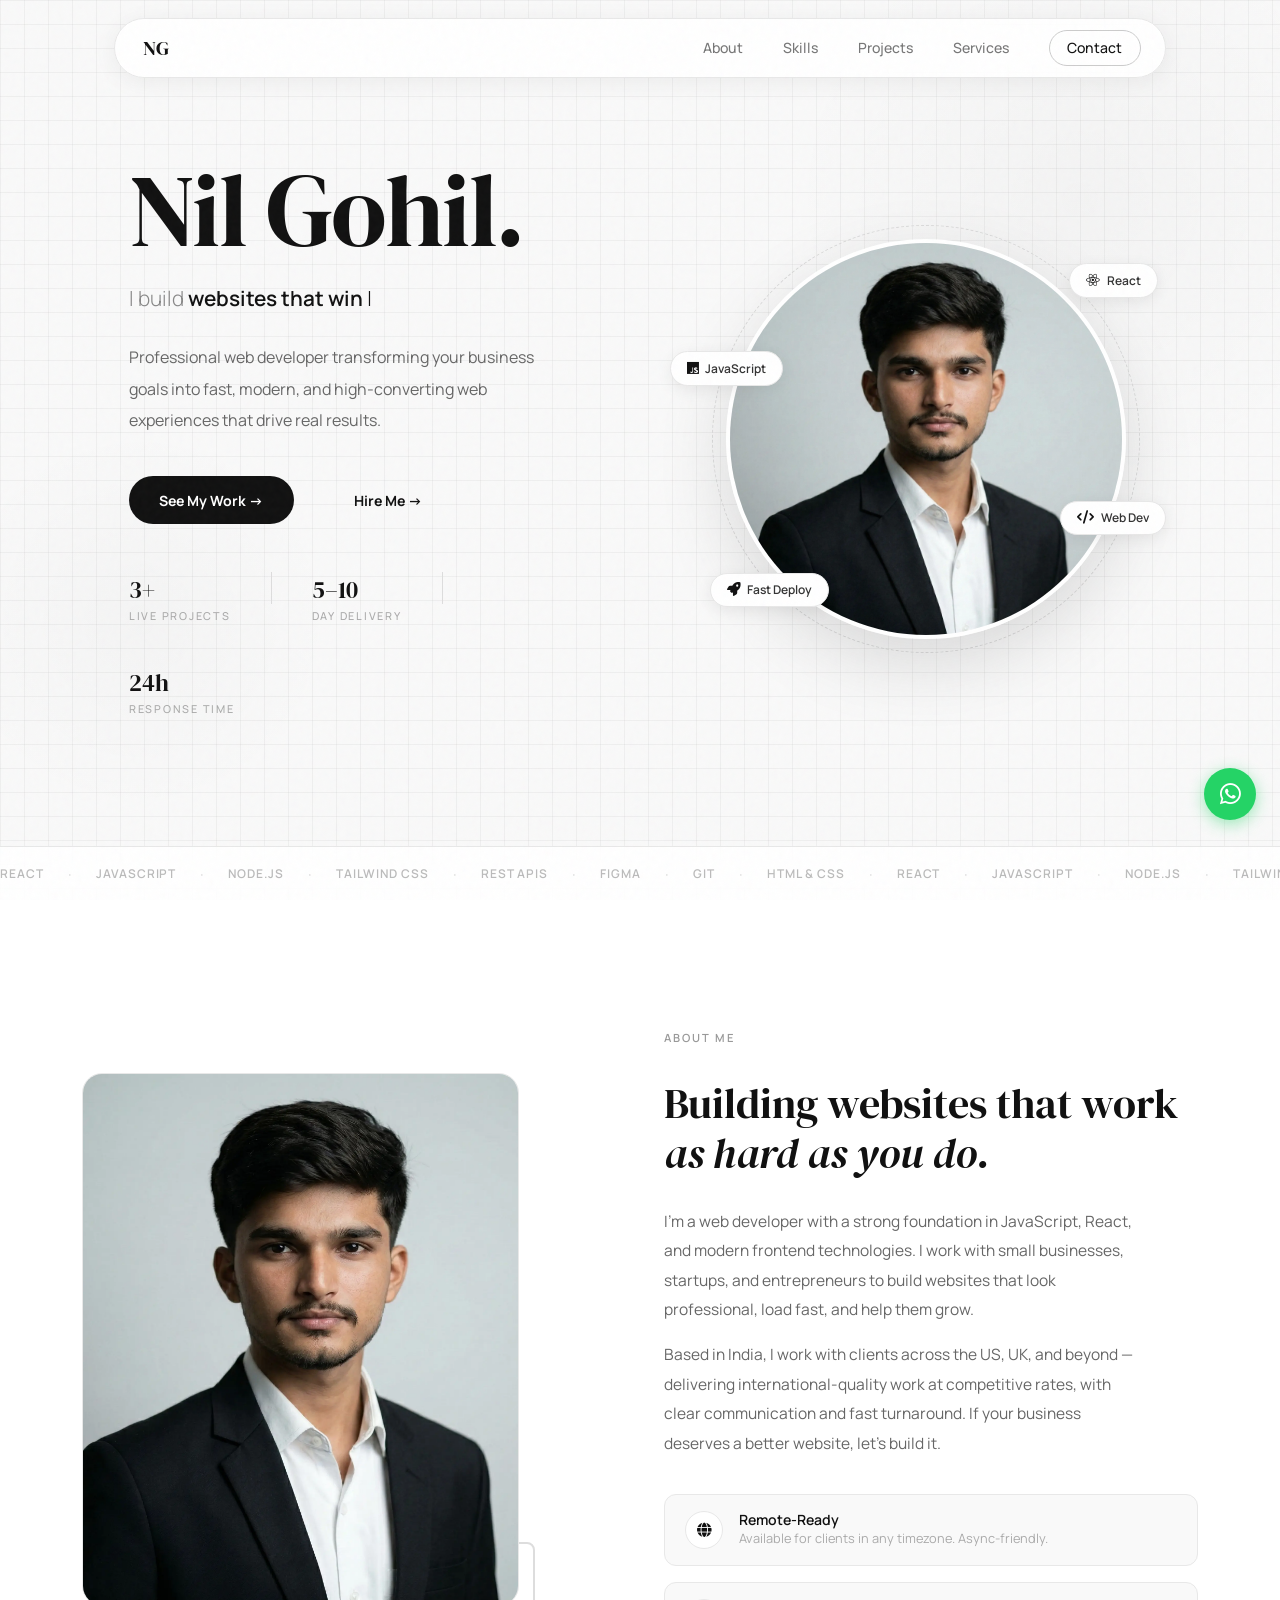
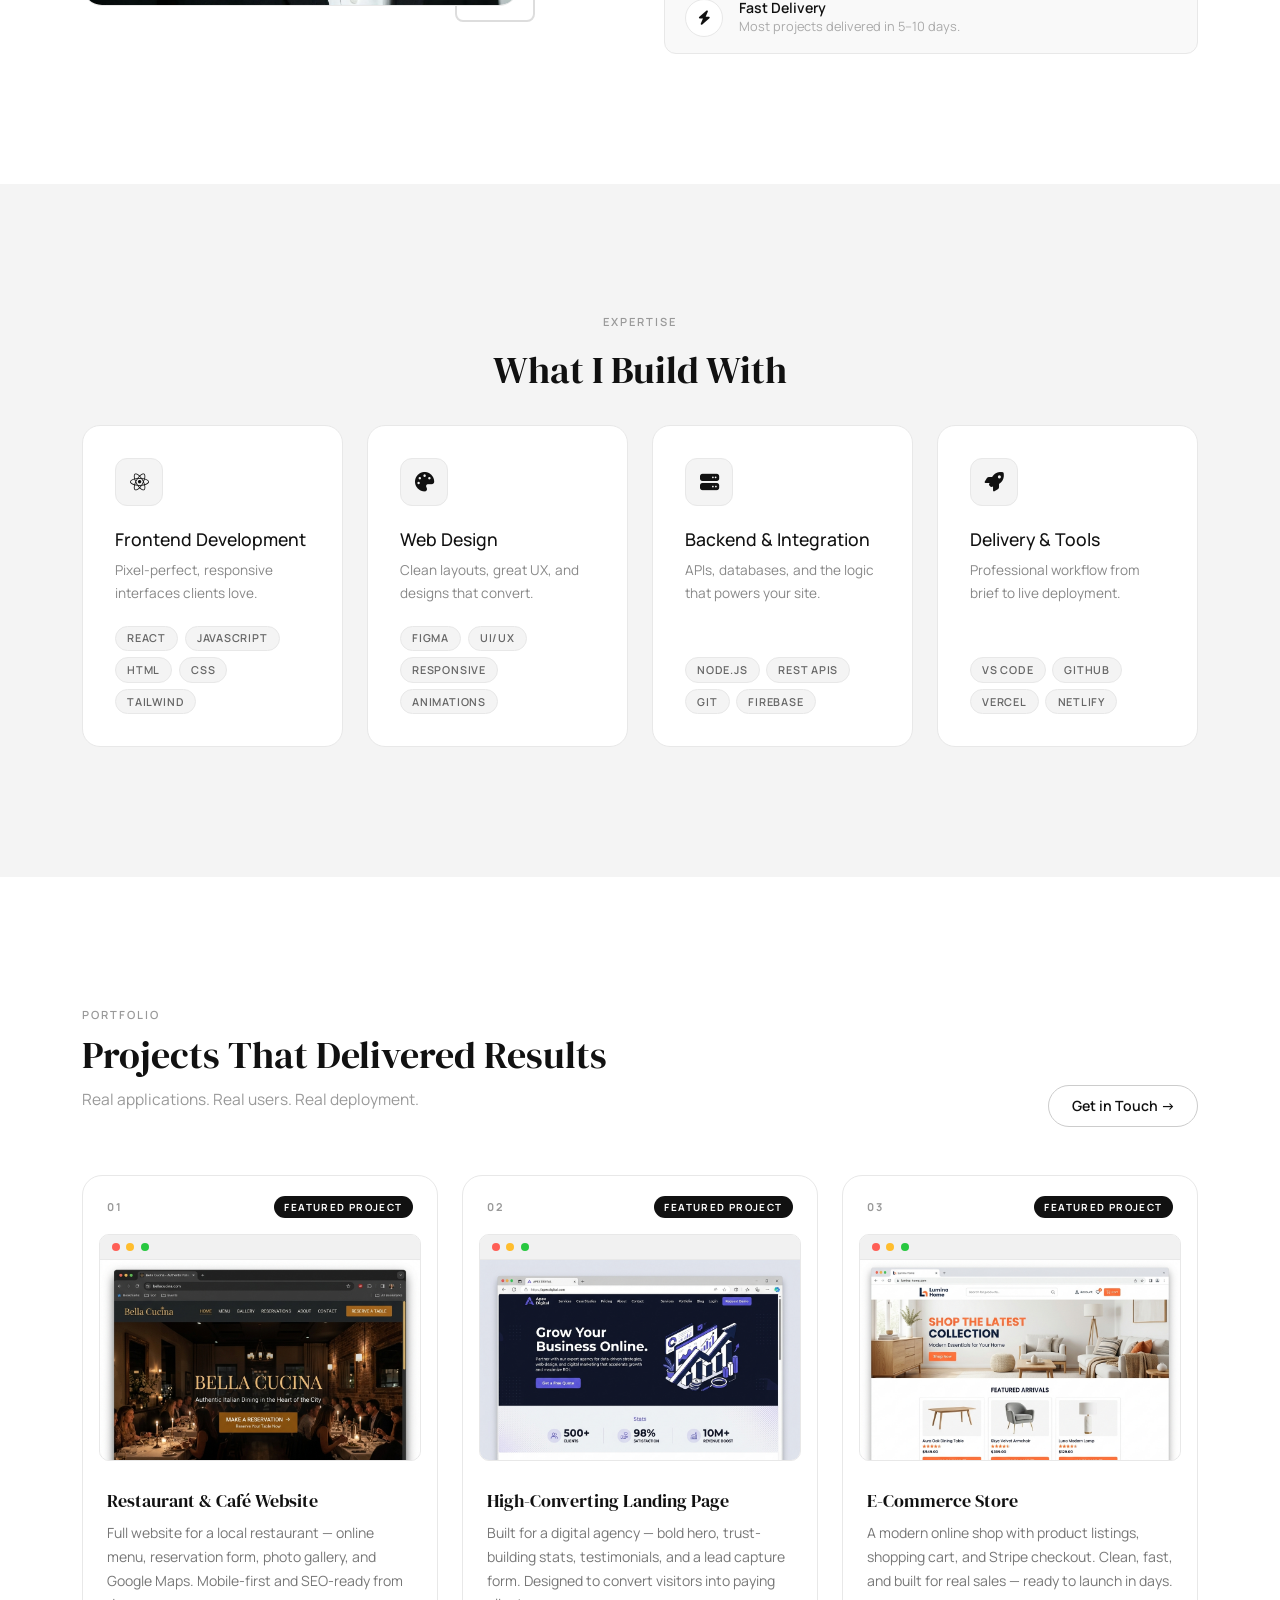
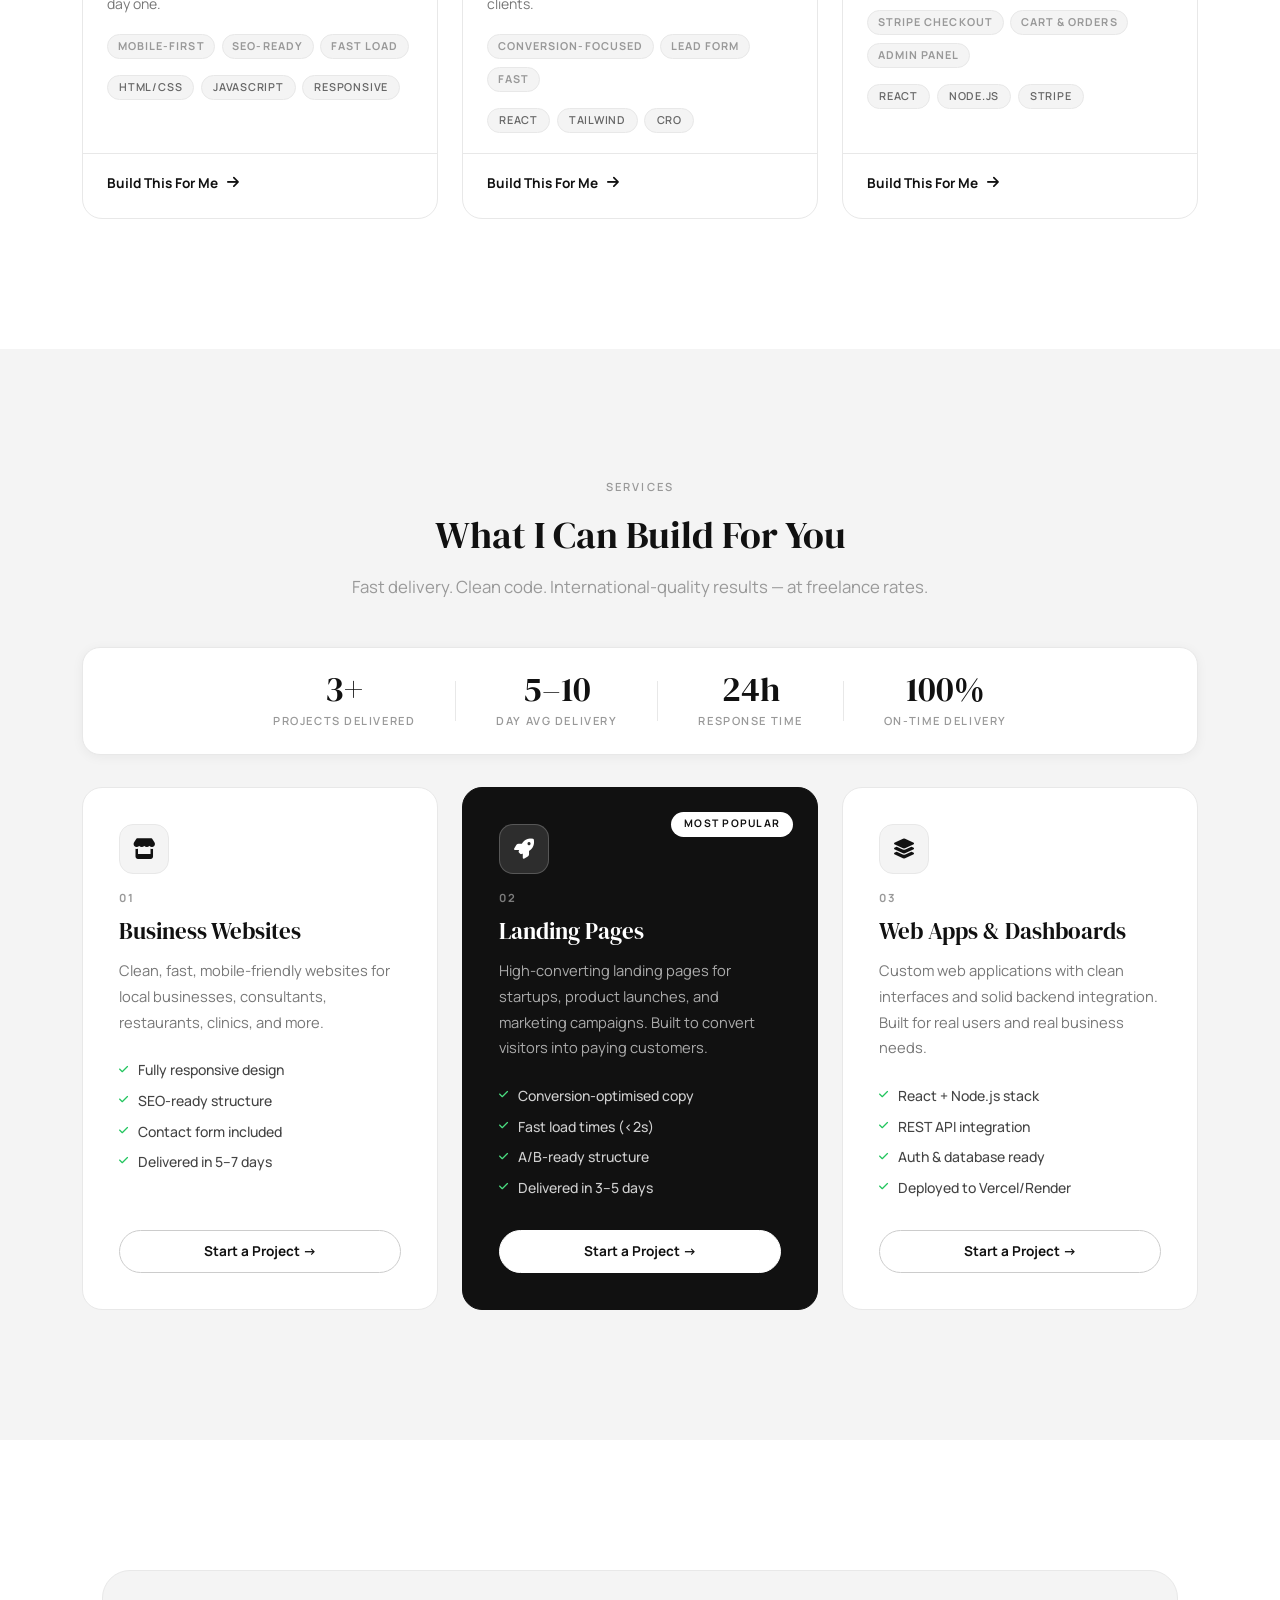
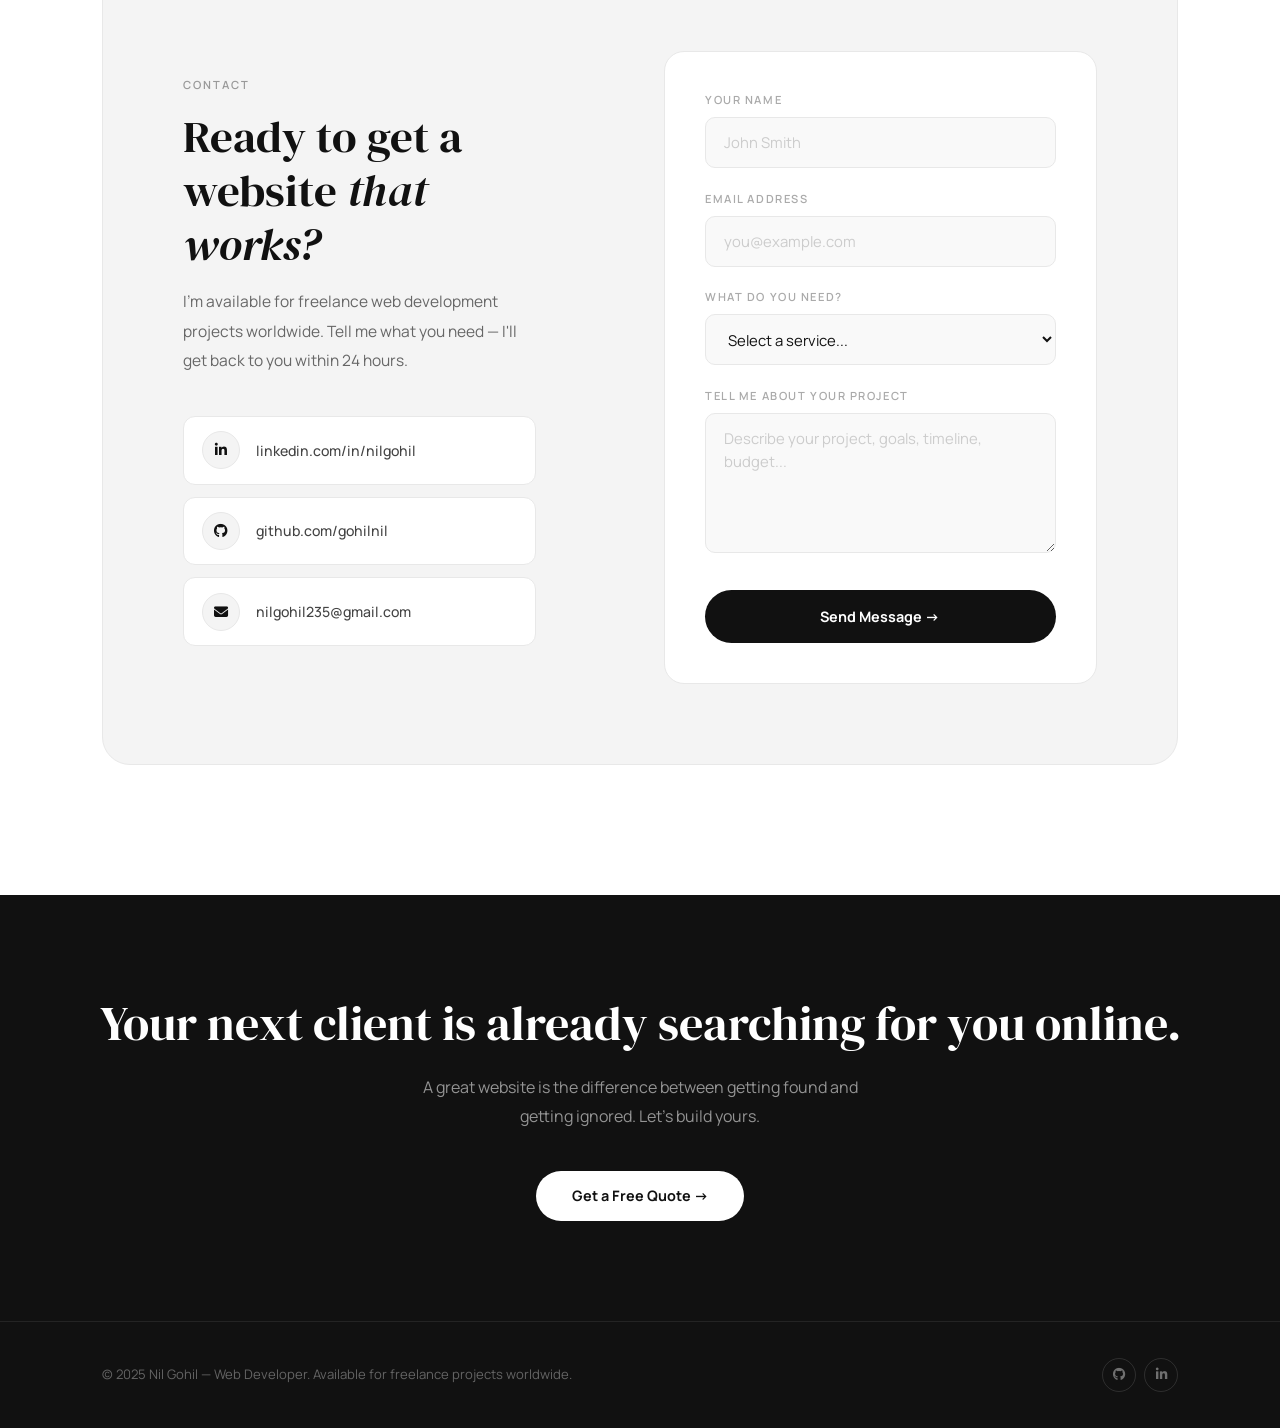
==== commit 53832dbe: "10 fixes: SEO meta/OG, hero stats, project badges, services stats, WhatsApp button, footer, dropdown" ====
--- a/index.html
+++ b/index.html
@@ -4,14 +4,16 @@
 <head>
     <meta charset="UTF-8">
     <meta name="viewport" content="width=device-width, initial-scale=1.0">
-    <title>Nil Gohil — Web Developer | React · JavaScript · Modern Websites</title>
-    <meta name="description"
-        content="Nil Gohil is a web developer who builds fast, modern websites and web apps for businesses worldwide. Available for freelance projects.">
+    <title>Nil Gohil — Web Developer | React &amp; JavaScript</title>
+    <meta name="description" content="Nil Gohil is a freelance web developer building fast, modern websites for businesses worldwide. React, JavaScript, Tailwind. Available now.">
+    <!-- Open Graph -->
+    <meta property="og:title" content="Nil Gohil — Web Developer">
+    <meta property="og:description" content="Fast, modern websites for businesses worldwide. React · JS · Tailwind.">
+    <meta property="og:url" content="https://gohilnil.github.io/portfolio">
+    <meta property="og:type" content="website">
     <link rel="preconnect" href="https://fonts.googleapis.com">
     <link rel="preconnect" href="https://fonts.gstatic.com" crossorigin>
-    <link
-        href="https://fonts.googleapis.com/css2?family=DM+Serif+Display:ital@0;1&family=Manrope:wght@300;400;500;600;700&display=swap"
-        rel="stylesheet">
+    <link href="https://fonts.googleapis.com/css2?family=DM+Serif+Display:ital@0;1&family=Manrope:wght@300;400;500;600;700&display=swap" rel="stylesheet">
     <link href="https://cdn.jsdelivr.net/npm/bootstrap@5.3.2/dist/css/bootstrap.min.css" rel="stylesheet">
     <link rel="stylesheet" href="https://cdnjs.cloudflare.com/ajax/libs/font-awesome/6.5.1/css/all.min.css">
     <link rel="stylesheet" href="style.css">
@@ -69,11 +71,11 @@
                             Me &rarr;</a>
                     </div>
                     <div class="hero-stats justify-content-center justify-content-lg-start">
-                        <div class="h-stat"><span>5+</span><span>Projects Delivered</span></div>
+                        <div class="h-stat"><span>3+</span><span>Live Projects</span></div>
                         <div class="h-stat-div"></div>
-                        <div class="h-stat"><span>100%</span><span>Client Satisfaction</span></div>
+                        <div class="h-stat"><span>5–10</span><span>Day Delivery</span></div>
                         <div class="h-stat-div"></div>
-                        <div class="h-stat"><span>1 Week</span><span>Average Delivery</span></div>
+                        <div class="h-stat"><span>24h</span><span>Response Time</span></div>
                     </div>
                 </div>
                 <div class="col-lg-5 hero-right-col mt-5 mt-lg-0">
@@ -221,7 +223,7 @@
                     <h2 class="sk-h2">Projects That Delivered Results</h2>
                     <p style="color:var(--text-light);font-size:0.97rem;margin-top:0.6rem;max-width:480px;">Real applications. Real users. Real deployment.</p>
                 </div>
-                <a href="https://github.com/gohilnil" target="_blank" class="btn-all">View All on GitHub &rarr;</a>
+                <a href="#contact" class="btn-all">Get in Touch &rarr;</a>
             </div>
 
             <div class="row g-4">
@@ -231,19 +233,17 @@
                     <div class="proj-card">
                         <div class="proj-card-top">
                             <div class="proj-num">01</div>
-                            <span class="proj-live-badge"><span class="proj-live-dot"></span>Live Demo</span>
+                            <span class="proj-feat-badge">FEATURED PROJECT</span>
                         </div>
                         <div class="proj-browser">
                             <div class="proj-browser-bar">
                                 <span class="pb-dot pb-red"></span>
                                 <span class="pb-dot pb-yellow"></span>
                                 <span class="pb-dot pb-green"></span>
-                                <span class="pb-url">bella-restaurant-demo.netlify.app</span>
-                            </div>
-                            <a href="#contact" class="proj-img-wrap">
+                            </div>
+                            <div class="proj-img-wrap">
                                 <img src="assets/images/demo-restaurant.png" alt="Restaurant Website Demo" class="proj-img img-fade" loading="lazy" onload="this.classList.add('loaded')">
-                                <div class="proj-img-overlay"><i class="fas fa-external-link-alt"></i> View Demo</div>
-                            </a>
+                            </div>
                         </div>
                         <div class="proj-body">
                             <h4 class="proj-h">Restaurant & Café Website</h4>
@@ -268,19 +268,17 @@
                     <div class="proj-card">
                         <div class="proj-card-top">
                             <div class="proj-num">02</div>
-                            <span class="proj-live-badge"><span class="proj-live-dot"></span>Live Demo</span>
+                            <span class="proj-feat-badge">FEATURED PROJECT</span>
                         </div>
                         <div class="proj-browser">
                             <div class="proj-browser-bar">
                                 <span class="pb-dot pb-red"></span>
                                 <span class="pb-dot pb-yellow"></span>
                                 <span class="pb-dot pb-green"></span>
-                                <span class="pb-url">nexaagency-demo.netlify.app</span>
-                            </div>
-                            <a href="#contact" class="proj-img-wrap">
+                            </div>
+                            <div class="proj-img-wrap">
                                 <img src="assets/images/demo-agency.png" alt="Business Landing Page Demo" class="proj-img img-fade" loading="lazy" onload="this.classList.add('loaded')">
-                                <div class="proj-img-overlay"><i class="fas fa-external-link-alt"></i> View Demo</div>
-                            </a>
+                            </div>
                         </div>
                         <div class="proj-body">
                             <h4 class="proj-h">High-Converting Landing Page</h4>
@@ -305,19 +303,17 @@
                     <div class="proj-card">
                         <div class="proj-card-top">
                             <div class="proj-num">03</div>
-                            <span class="proj-live-badge"><span class="proj-live-dot"></span>Live Demo</span>
+                            <span class="proj-feat-badge">FEATURED PROJECT</span>
                         </div>
                         <div class="proj-browser">
                             <div class="proj-browser-bar">
                                 <span class="pb-dot pb-red"></span>
                                 <span class="pb-dot pb-yellow"></span>
                                 <span class="pb-dot pb-green"></span>
-                                <span class="pb-url">shopcraft-demo.netlify.app</span>
-                            </div>
-                            <a href="#contact" class="proj-img-wrap">
+                            </div>
+                            <div class="proj-img-wrap">
                                 <img src="assets/images/demo-shop.png" alt="E-Commerce Store Demo" class="proj-img img-fade" loading="lazy" onload="this.classList.add('loaded')">
-                                <div class="proj-img-overlay"><i class="fas fa-external-link-alt"></i> View Demo</div>
-                            </a>
+                            </div>
                         </div>
                         <div class="proj-body">
                             <h4 class="proj-h">E-Commerce Store</h4>
@@ -353,7 +349,7 @@
             <!-- Stat bar -->
             <div class="svc-stat-bar reveal">
                 <div class="svc-stat">
-                    <span class="svc-stat-num">5+</span>
+                    <span class="svc-stat-num">3+</span>
                     <span class="svc-stat-lbl">Projects Delivered</span>
                 </div>
                 <div class="svc-stat-sep"></div>
@@ -363,13 +359,13 @@
                 </div>
                 <div class="svc-stat-sep"></div>
                 <div class="svc-stat">
-                    <span class="svc-stat-num">3</span>
-                    <span class="svc-stat-lbl">Timezones Served</span>
+                    <span class="svc-stat-num">24h</span>
+                    <span class="svc-stat-lbl">Response Time</span>
                 </div>
                 <div class="svc-stat-sep"></div>
                 <div class="svc-stat">
-                    <span class="svc-stat-num">24h</span>
-                    <span class="svc-stat-lbl">Response Time</span>
+                    <span class="svc-stat-num">100%</span>
+                    <span class="svc-stat-lbl">On-Time Delivery</span>
                 </div>
             </div>
 
@@ -475,8 +471,8 @@
                                         <option value="" disabled selected>Select a service...</option>
                                         <option value="Business Website">Business Website</option>
                                         <option value="Landing Page">Landing Page</option>
-                                        <option value="Web App / Dashboard">Web App / Dashboard</option>
-                                        <option value="Other">Other / Not sure yet</option>
+                                        <option value="Web App or Dashboard">Web App or Dashboard</option>
+                                        <option value="Something Else">Something Else</option>
                                     </select>
                                 </div>
                                 <div style="margin-bottom: 1.4rem;">
@@ -506,7 +502,7 @@
     <footer>
         <div class="container"
             style="max-width: 1100px; display: flex; justify-content: space-between; align-items: center; flex-wrap: wrap; gap: 1rem;">
-            <p class="ft-text">Nil Gohil &mdash; Web Developer. Available for freelance projects worldwide.</p>
+            <p class="ft-text">&copy; 2025 Nil Gohil &mdash; Web Developer. Available for freelance projects worldwide.</p>
             <div class="d-flex gap-2">
                 <a href="https://github.com/gohilnil" target="_blank" class="ft-ic"><i class="fab fa-github"></i></a>
                 <a href="https://www.linkedin.com/in/nilgohil/" target="_blank" class="ft-ic"><i
@@ -519,6 +515,12 @@
         <i class="fas fa-arrow-up"></i>
     </button>
 
+    <!-- WhatsApp Floating Button -->
+    <a href="https://wa.me/919104527569?text=Hi%20Nil%2C%20I%20need%20a%20website" target="_blank" class="wa-float" aria-label="Chat on WhatsApp">
+        <i class="fab fa-whatsapp"></i>
+        <span class="wa-tooltip">Chat on WhatsApp</span>
+    </a>
+
     <script src="https://cdn.jsdelivr.net/npm/bootstrap@5.3.2/dist/js/bootstrap.bundle.min.js"></script>
     <script src="script.js"></script>
 </body>
--- a/style.css
+++ b/style.css
@@ -2194,4 +2194,75 @@
     padding: 3px 4px; display: flex; flex-direction: column; gap: 2px;
 }
 .pm-prod-name { width: 80%; height: 3px; background: #d1d5db; border-radius: 1px; }
-.pm-prod-price { width: 50%; height: 3px; background: #f97316; border-radius: 1px; }+.pm-prod-price { width: 50%; height: 3px; background: #f97316; border-radius: 1px; }
+
+/* ── FEATURED PROJECT BADGE ────────────────────────── */
+.proj-feat-badge {
+    display: inline-flex;
+    align-items: center;
+    background: #111;
+    color: #fff;
+    font-family: 'Manrope', sans-serif;
+    font-size: 0.62rem;
+    font-weight: 700;
+    letter-spacing: 0.14em;
+    text-transform: uppercase;
+    padding: 0.22rem 0.65rem;
+    border-radius: 100px;
+}
+
+/* ── WHATSAPP FLOATING BUTTON ──────────────────────── */
+.wa-float {
+    position: fixed;
+    bottom: 5rem;
+    right: 1.5rem;
+    width: 52px;
+    height: 52px;
+    background: #25D366;
+    border-radius: 50%;
+    display: flex;
+    align-items: center;
+    justify-content: center;
+    color: white;
+    font-size: 1.5rem;
+    box-shadow: 0 4px 16px rgba(37,211,102,0.45);
+    z-index: 9999;
+    text-decoration: none;
+    transition: transform 0.25s ease, box-shadow 0.25s ease;
+}
+
+.wa-float:hover {
+    transform: scale(1.1);
+    box-shadow: 0 6px 24px rgba(37,211,102,0.55);
+    color: white;
+}
+
+.wa-tooltip {
+    position: absolute;
+    right: 62px;
+    background: #111;
+    color: #fff;
+    font-family: 'Manrope', sans-serif;
+    font-size: 0.72rem;
+    font-weight: 600;
+    white-space: nowrap;
+    padding: 0.3rem 0.75rem;
+    border-radius: 6px;
+    opacity: 0;
+    pointer-events: none;
+    transition: opacity 0.2s ease;
+}
+
+.wa-tooltip::after {
+    content: '';
+    position: absolute;
+    left: 100%;
+    top: 50%;
+    transform: translateY(-50%);
+    border: 5px solid transparent;
+    border-left-color: #111;
+}
+
+.wa-float:hover .wa-tooltip {
+    opacity: 1;
+}
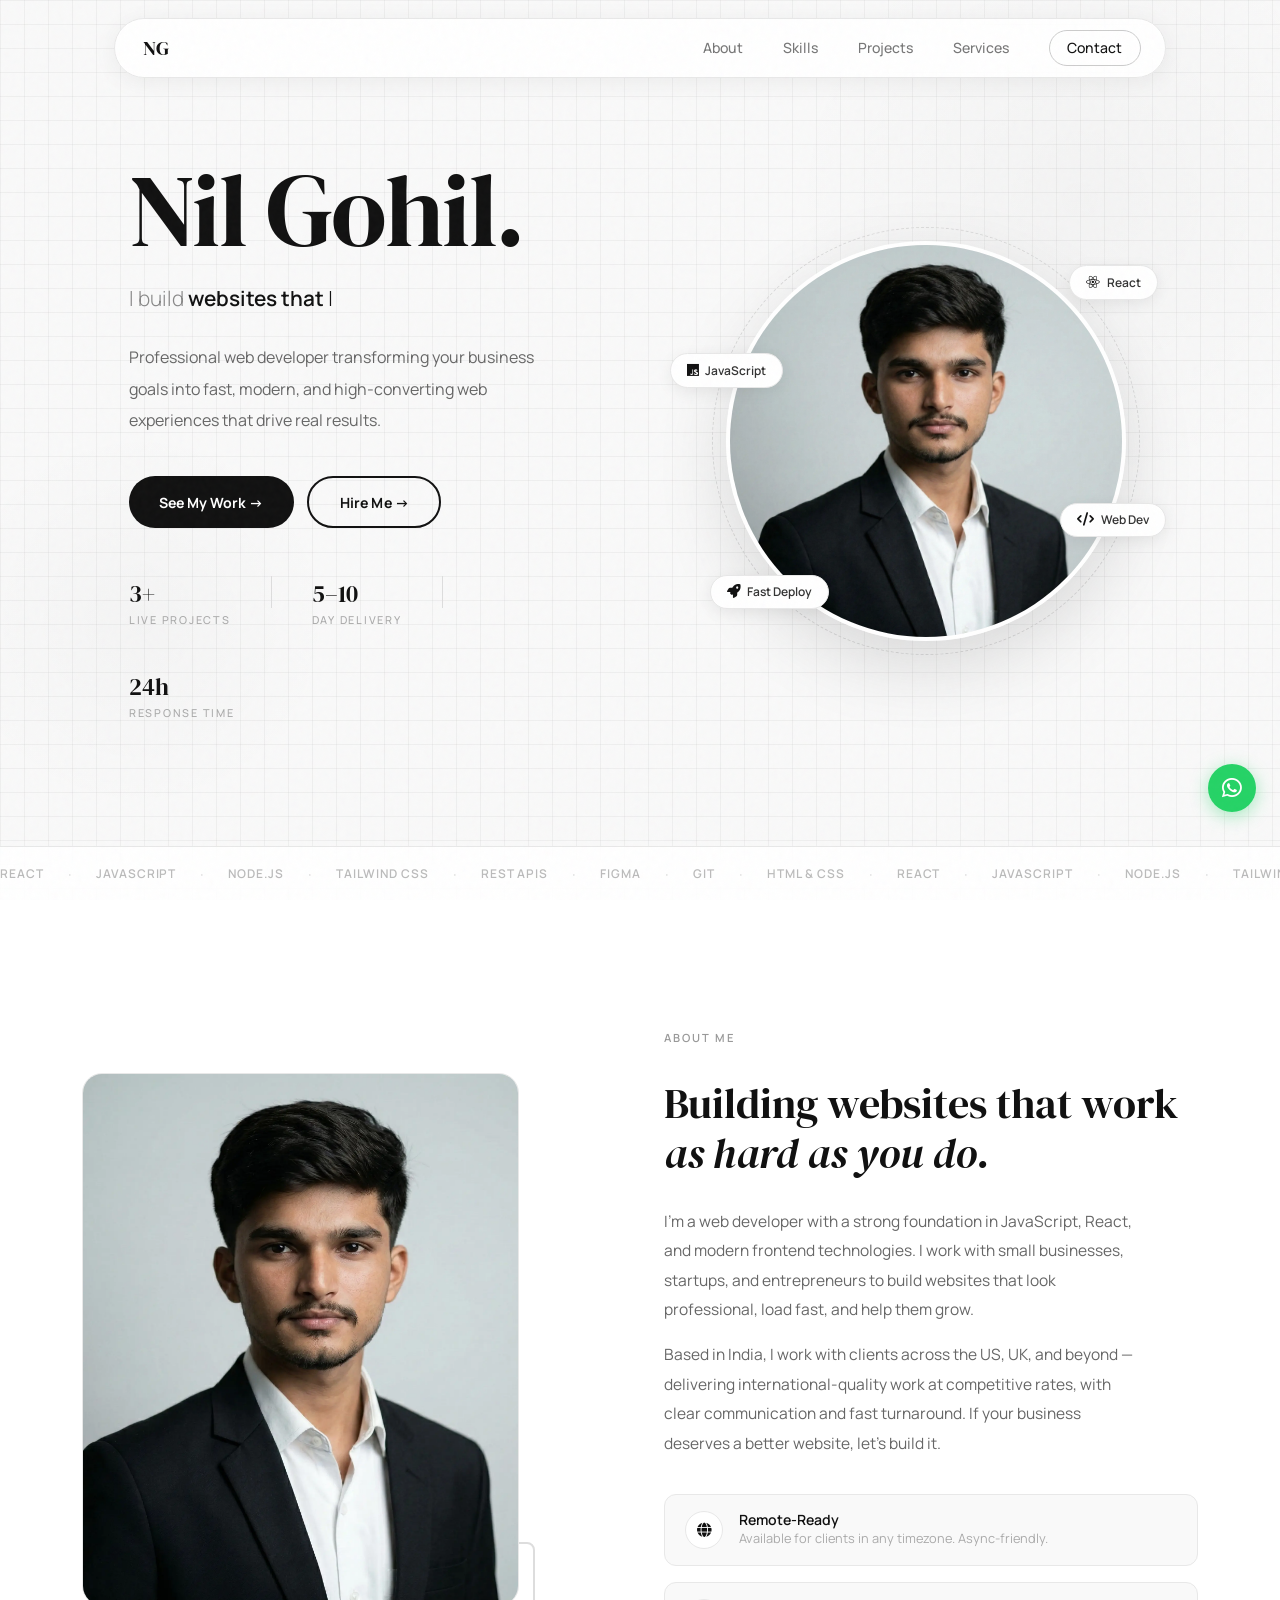
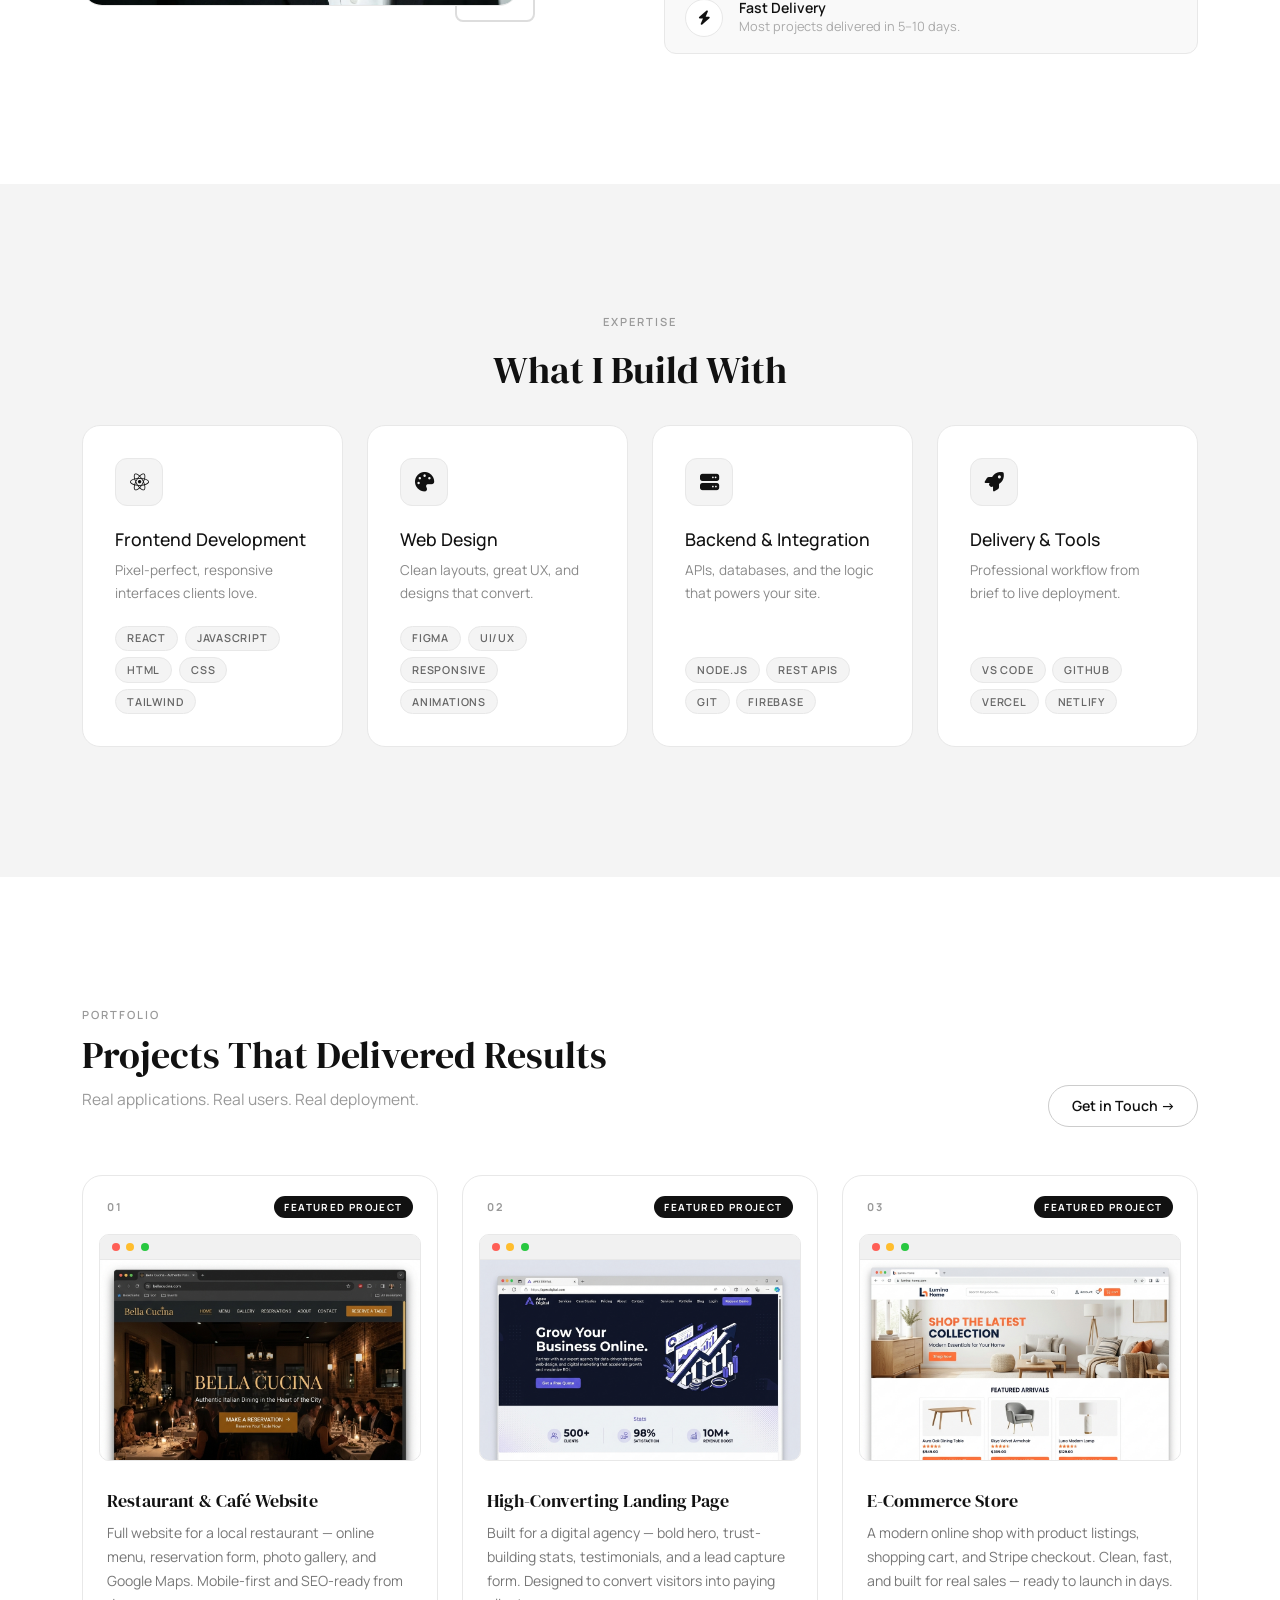
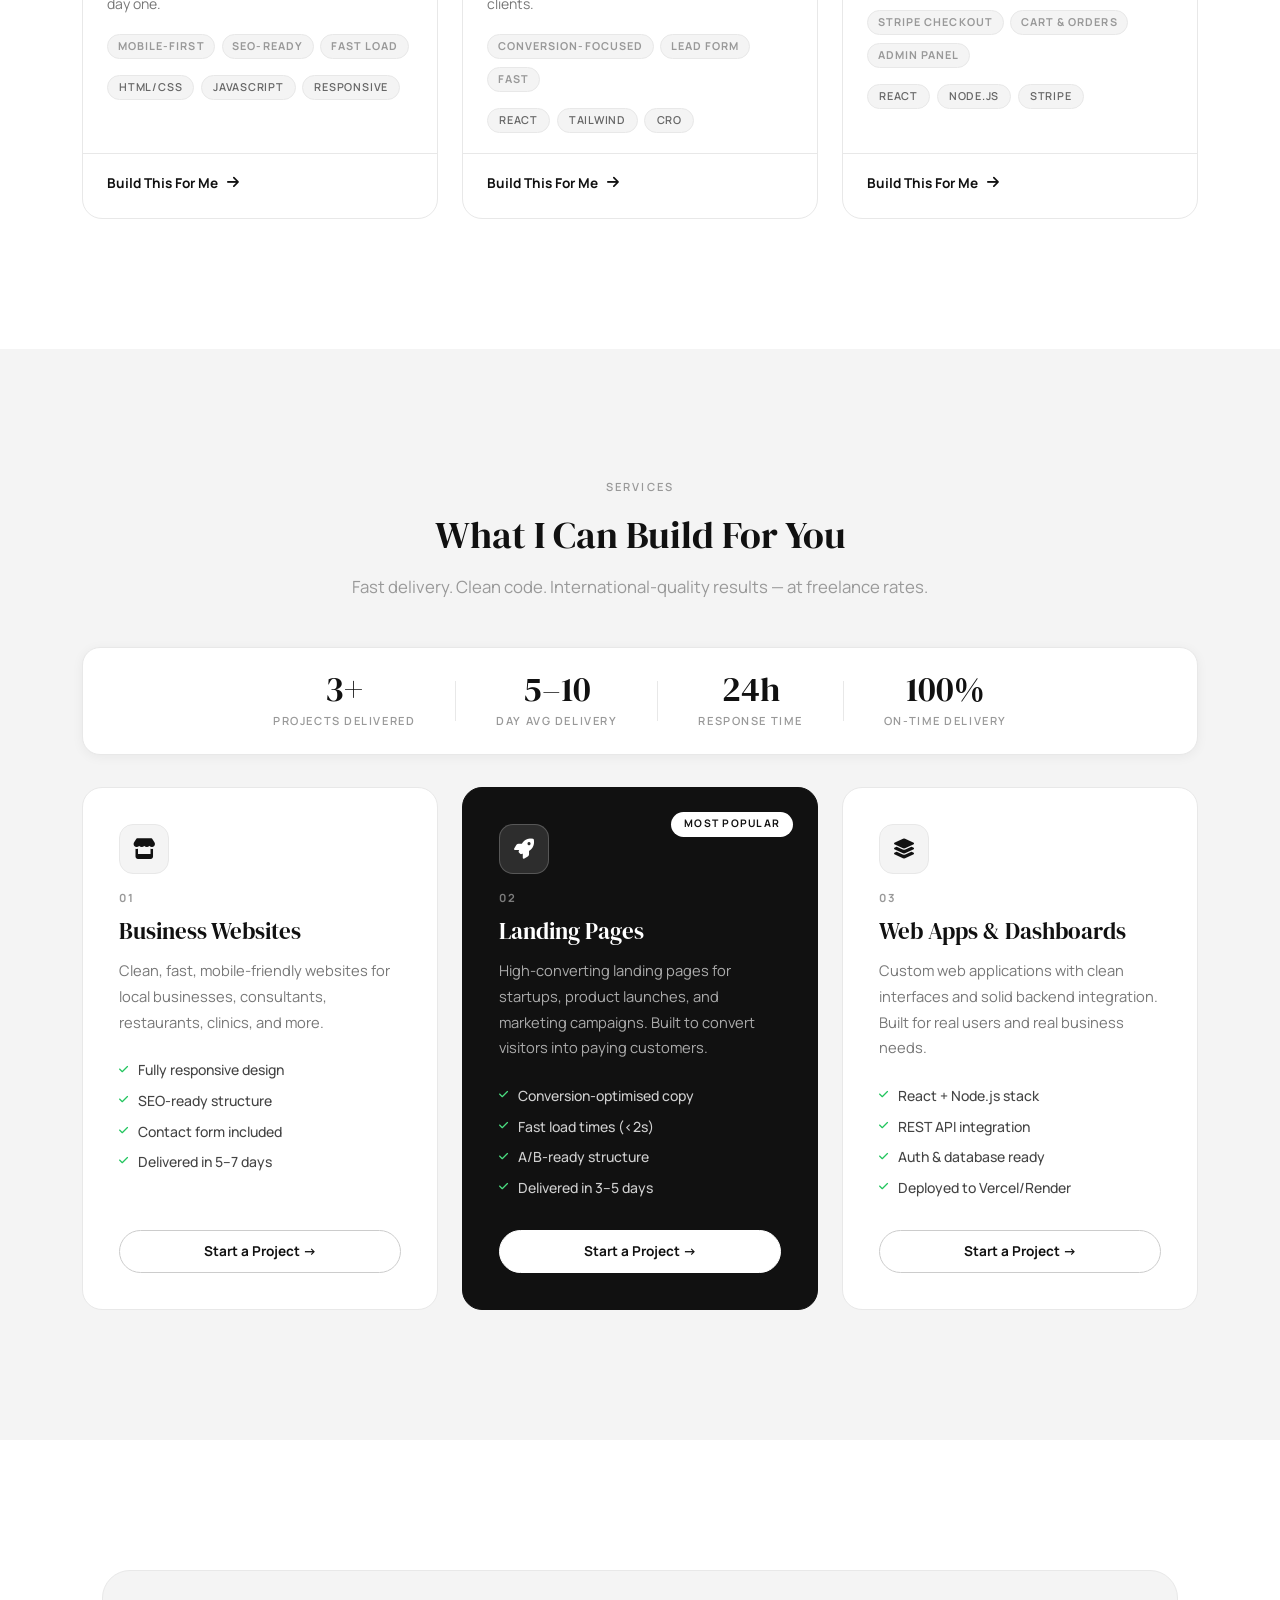
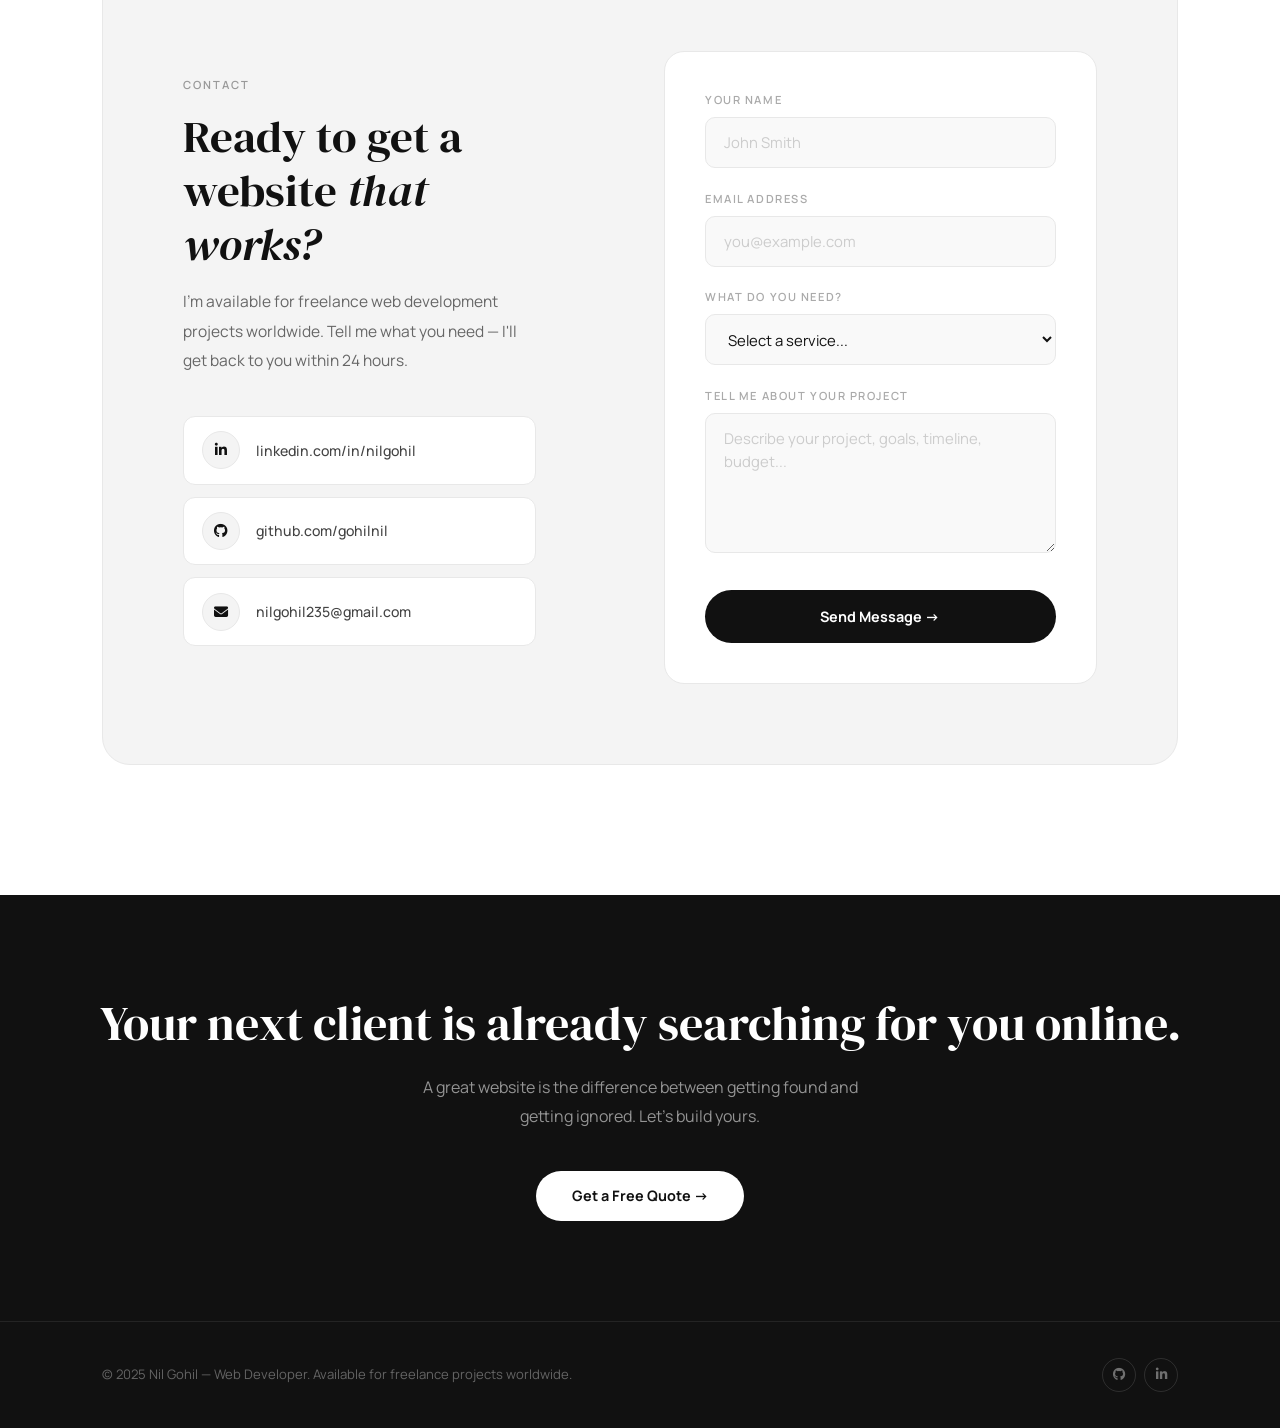
==== commit 3ad7ccc8: "UI: professional Hire Me button, fix scroll-to-top + WhatsApp positions so they never overlap" ====
--- a/index.html
+++ b/index.html
@@ -5,7 +5,8 @@
     <meta charset="UTF-8">
     <meta name="viewport" content="width=device-width, initial-scale=1.0">
     <title>Nil Gohil — Web Developer | React &amp; JavaScript</title>
-    <meta name="description" content="Nil Gohil is a freelance web developer building fast, modern websites for businesses worldwide. React, JavaScript, Tailwind. Available now.">
+    <meta name="description"
+        content="Nil Gohil is a freelance web developer building fast, modern websites for businesses worldwide. React, JavaScript, Tailwind. Available now.">
     <!-- Open Graph -->
     <meta property="og:title" content="Nil Gohil — Web Developer">
     <meta property="og:description" content="Fast, modern websites for businesses worldwide. React · JS · Tailwind.">
@@ -13,7 +14,9 @@
     <meta property="og:type" content="website">
     <link rel="preconnect" href="https://fonts.googleapis.com">
     <link rel="preconnect" href="https://fonts.gstatic.com" crossorigin>
-    <link href="https://fonts.googleapis.com/css2?family=DM+Serif+Display:ital@0;1&family=Manrope:wght@300;400;500;600;700&display=swap" rel="stylesheet">
+    <link
+        href="https://fonts.googleapis.com/css2?family=DM+Serif+Display:ital@0;1&family=Manrope:wght@300;400;500;600;700&display=swap"
+        rel="stylesheet">
     <link href="https://cdn.jsdelivr.net/npm/bootstrap@5.3.2/dist/css/bootstrap.min.css" rel="stylesheet">
     <link rel="stylesheet" href="https://cdnjs.cloudflare.com/ajax/libs/font-awesome/6.5.1/css/all.min.css">
     <link rel="stylesheet" href="style.css">
@@ -66,9 +69,7 @@
                         and high-converting web experiences that drive real results.</p>
                     <div class="hero-btns justify-content-center justify-content-lg-start">
                         <a href="#projects" class="btn-prim">See My Work &rarr;</a>
-                        <a href="#contact" class="btn-prim"
-                            style="margin-left:1rem;background:transparent;border:2px solid var(--accent);color:var(--accent);">Hire
-                            Me &rarr;</a>
+                        <a href="#contact" class="btn-hire">Hire Me &rarr;</a>
                     </div>
                     <div class="hero-stats justify-content-center justify-content-lg-start">
                         <div class="h-stat"><span>3+</span><span>Live Projects</span></div>
@@ -221,7 +222,8 @@
                 <div>
                     <span class="eyebrow" style="margin-bottom: 0.5rem;">Portfolio</span>
                     <h2 class="sk-h2">Projects That Delivered Results</h2>
-                    <p style="color:var(--text-light);font-size:0.97rem;margin-top:0.6rem;max-width:480px;">Real applications. Real users. Real deployment.</p>
+                    <p style="color:var(--text-light);font-size:0.97rem;margin-top:0.6rem;max-width:480px;">Real
+                        applications. Real users. Real deployment.</p>
                 </div>
                 <a href="#contact" class="btn-all">Get in Touch &rarr;</a>
             </div>
@@ -242,23 +244,27 @@
                                 <span class="pb-dot pb-green"></span>
                             </div>
                             <div class="proj-img-wrap">
-                                <img src="assets/images/demo-restaurant.png" alt="Restaurant Website Demo" class="proj-img img-fade" loading="lazy" onload="this.classList.add('loaded')">
+                                <img src="assets/images/demo-restaurant.png" alt="Restaurant Website Demo"
+                                    class="proj-img img-fade" loading="lazy" onload="this.classList.add('loaded')">
                             </div>
                         </div>
                         <div class="proj-body">
                             <h4 class="proj-h">Restaurant & Café Website</h4>
-                            <p class="proj-p">Full website for a local restaurant — online menu, reservation form, photo gallery, and Google Maps. Mobile-first and SEO-ready from day one.</p>
+                            <p class="proj-p">Full website for a local restaurant — online menu, reservation form, photo
+                                gallery, and Google Maps. Mobile-first and SEO-ready from day one.</p>
                             <div class="proj-metrics">
                                 <div class="proj-metric"><span>Mobile-First</span></div>
                                 <div class="proj-metric"><span>SEO-Ready</span></div>
                                 <div class="proj-metric"><span>Fast Load</span></div>
                             </div>
                             <div class="sk-tags mt-3">
-                                <span class="sk-tag">HTML/CSS</span><span class="sk-tag">JavaScript</span><span class="sk-tag">Responsive</span>
+                                <span class="sk-tag">HTML/CSS</span><span class="sk-tag">JavaScript</span><span
+                                    class="sk-tag">Responsive</span>
                             </div>
                         </div>
                         <div class="proj-footer">
-                            <a href="#contact" class="proj-cta">Build This For Me <i class="fas fa-arrow-right ms-1"></i></a>
+                            <a href="#contact" class="proj-cta">Build This For Me <i
+                                    class="fas fa-arrow-right ms-1"></i></a>
                         </div>
                     </div>
                 </div>
@@ -277,23 +283,28 @@
                                 <span class="pb-dot pb-green"></span>
                             </div>
                             <div class="proj-img-wrap">
-                                <img src="assets/images/demo-agency.png" alt="Business Landing Page Demo" class="proj-img img-fade" loading="lazy" onload="this.classList.add('loaded')">
+                                <img src="assets/images/demo-agency.png" alt="Business Landing Page Demo"
+                                    class="proj-img img-fade" loading="lazy" onload="this.classList.add('loaded')">
                             </div>
                         </div>
                         <div class="proj-body">
                             <h4 class="proj-h">High-Converting Landing Page</h4>
-                            <p class="proj-p">Built for a digital agency — bold hero, trust-building stats, testimonials, and a lead capture form. Designed to convert visitors into paying clients.</p>
+                            <p class="proj-p">Built for a digital agency — bold hero, trust-building stats,
+                                testimonials, and a lead capture form. Designed to convert visitors into paying clients.
+                            </p>
                             <div class="proj-metrics">
                                 <div class="proj-metric"><span>Conversion-Focused</span></div>
                                 <div class="proj-metric"><span>Lead Form</span></div>
                                 <div class="proj-metric"><span>Fast</span></div>
                             </div>
                             <div class="sk-tags mt-3">
-                                <span class="sk-tag">React</span><span class="sk-tag">Tailwind</span><span class="sk-tag">CRO</span>
+                                <span class="sk-tag">React</span><span class="sk-tag">Tailwind</span><span
+                                    class="sk-tag">CRO</span>
                             </div>
                         </div>
                         <div class="proj-footer">
-                            <a href="#contact" class="proj-cta">Build This For Me <i class="fas fa-arrow-right ms-1"></i></a>
+                            <a href="#contact" class="proj-cta">Build This For Me <i
+                                    class="fas fa-arrow-right ms-1"></i></a>
                         </div>
                     </div>
                 </div>
@@ -312,23 +323,27 @@
                                 <span class="pb-dot pb-green"></span>
                             </div>
                             <div class="proj-img-wrap">
-                                <img src="assets/images/demo-shop.png" alt="E-Commerce Store Demo" class="proj-img img-fade" loading="lazy" onload="this.classList.add('loaded')">
+                                <img src="assets/images/demo-shop.png" alt="E-Commerce Store Demo"
+                                    class="proj-img img-fade" loading="lazy" onload="this.classList.add('loaded')">
                             </div>
                         </div>
                         <div class="proj-body">
                             <h4 class="proj-h">E-Commerce Store</h4>
-                            <p class="proj-p">A modern online shop with product listings, shopping cart, and Stripe checkout. Clean, fast, and built for real sales — ready to launch in days.</p>
+                            <p class="proj-p">A modern online shop with product listings, shopping cart, and Stripe
+                                checkout. Clean, fast, and built for real sales — ready to launch in days.</p>
                             <div class="proj-metrics">
                                 <div class="proj-metric"><span>Stripe Checkout</span></div>
                                 <div class="proj-metric"><span>Cart & Orders</span></div>
                                 <div class="proj-metric"><span>Admin Panel</span></div>
                             </div>
                             <div class="sk-tags mt-3">
-                                <span class="sk-tag">React</span><span class="sk-tag">Node.js</span><span class="sk-tag">Stripe</span>
+                                <span class="sk-tag">React</span><span class="sk-tag">Node.js</span><span
+                                    class="sk-tag">Stripe</span>
                             </div>
                         </div>
                         <div class="proj-footer">
-                            <a href="#contact" class="proj-cta">Build This For Me <i class="fas fa-arrow-right ms-1"></i></a>
+                            <a href="#contact" class="proj-cta">Build This For Me <i
+                                    class="fas fa-arrow-right ms-1"></i></a>
                         </div>
                     </div>
                 </div>
@@ -502,7 +517,8 @@
     <footer>
         <div class="container"
             style="max-width: 1100px; display: flex; justify-content: space-between; align-items: center; flex-wrap: wrap; gap: 1rem;">
-            <p class="ft-text">&copy; 2025 Nil Gohil &mdash; Web Developer. Available for freelance projects worldwide.</p>
+            <p class="ft-text">&copy; 2025 Nil Gohil &mdash; Web Developer. Available for freelance projects worldwide.
+            </p>
             <div class="d-flex gap-2">
                 <a href="https://github.com/gohilnil" target="_blank" class="ft-ic"><i class="fab fa-github"></i></a>
                 <a href="https://www.linkedin.com/in/nilgohil/" target="_blank" class="ft-ic"><i
@@ -516,7 +532,8 @@
     </button>
 
     <!-- WhatsApp Floating Button -->
-    <a href="https://wa.me/919104527569?text=Hi%20Nil%2C%20I%20need%20a%20website" target="_blank" class="wa-float" aria-label="Chat on WhatsApp">
+    <a href="https://wa.me/9537058633?text=Hi%20Nil%2C%20I%20need%20a%20website" target="_blank" class="wa-float"
+        aria-label="Chat on WhatsApp">
         <i class="fab fa-whatsapp"></i>
         <span class="wa-tooltip">Chat on WhatsApp</span>
     </a>
--- a/style.css
+++ b/style.css
@@ -388,6 +388,31 @@
     color: white;
 }
 
+/* Hire Me — professional outlined hero button */
+.btn-hire {
+    display: inline-flex;
+    align-items: center;
+    gap: 0.5rem;
+    font-family: 'Manrope', sans-serif;
+    font-weight: 700;
+    font-size: 0.88rem;
+    padding: 0.85rem 1.9rem;
+    border-radius: 100px;
+    border: 2px solid var(--text-dark);
+    background: transparent;
+    color: var(--text-dark);
+    cursor: pointer;
+    transition: var(--transition);
+    text-decoration: none;
+    letter-spacing: 0.01em;
+}
+.btn-hire:hover {
+    background: var(--text-dark);
+    color: white;
+    transform: scale(1.02);
+    box-shadow: 0 8px 24px rgba(0, 0, 0, 0.14);
+}
+
 .btn-outl {
     background: transparent;
     color: var(--text-dark);
@@ -1488,25 +1513,25 @@
 
 #scrollTopBtn {
     position: fixed;
-    bottom: 30px;
-    right: 30px;
-    width: 50px;
-    height: 50px;
+    bottom: 1.5rem;
+    right: 1.5rem;
+    width: 44px;
+    height: 44px;
     border-radius: 50%;
     background-color: var(--black);
     color: white;
     border: none;
-    font-size: 1.2rem;
+    font-size: 1rem;
     display: flex;
     align-items: center;
     justify-content: center;
-    box-shadow: var(--shadow-md);
+    box-shadow: 0 4px 16px rgba(0,0,0,0.18);
     cursor: pointer;
     opacity: 0;
     visibility: hidden;
     transform: translateY(20px);
     transition: all 0.3s cubic-bezier(0.16, 1, 0.3, 1);
-    z-index: 1000;
+    z-index: 9990;
 }
 
 #scrollTopBtn.show {
@@ -1522,9 +1547,9 @@
 }
 
 #scrollTopBtn:hover {
-    background-color: var(--text-dark);
+    background-color: #333;
     transform: translateY(-3px);
-    box-shadow: var(--shadow-lg);
+    box-shadow: 0 8px 24px rgba(0,0,0,0.22);
 }
 
 #scrollTopBtn.in-footer:hover {
@@ -2212,45 +2237,51 @@
 }
 
 /* ── WHATSAPP FLOATING BUTTON ──────────────────────── */
+/* Stacked above scroll-to-top with clear spacing: WA at bottom:5.5rem, scroll at 1.5rem */
 .wa-float {
     position: fixed;
-    bottom: 5rem;
+    bottom: 5.5rem;        /* sits 4rem above the scroll-to-top button */
     right: 1.5rem;
-    width: 52px;
-    height: 52px;
+    width: 48px;
+    height: 48px;
     background: #25D366;
     border-radius: 50%;
     display: flex;
     align-items: center;
     justify-content: center;
     color: white;
-    font-size: 1.5rem;
-    box-shadow: 0 4px 16px rgba(37,211,102,0.45);
-    z-index: 9999;
+    font-size: 1.4rem;
+    box-shadow: 0 4px 18px rgba(37, 211, 102, 0.40);
+    z-index: 9995;
     text-decoration: none;
-    transition: transform 0.25s ease, box-shadow 0.25s ease;
+    transition: transform 0.25s cubic-bezier(0.16,1,0.3,1),
+                box-shadow 0.25s ease;
 }
 
 .wa-float:hover {
-    transform: scale(1.1);
-    box-shadow: 0 6px 24px rgba(37,211,102,0.55);
+    transform: scale(1.1) translateY(-2px);
+    box-shadow: 0 8px 28px rgba(37, 211, 102, 0.52);
     color: white;
 }
 
+/* Tooltip label */
 .wa-tooltip {
     position: absolute;
-    right: 62px;
+    right: 58px;
+    top: 50%;
+    transform: translateY(-50%);
     background: #111;
     color: #fff;
     font-family: 'Manrope', sans-serif;
-    font-size: 0.72rem;
+    font-size: 0.7rem;
     font-weight: 600;
     white-space: nowrap;
-    padding: 0.3rem 0.75rem;
+    padding: 0.28rem 0.7rem;
     border-radius: 6px;
     opacity: 0;
     pointer-events: none;
-    transition: opacity 0.2s ease;
+    transition: opacity 0.2s ease, transform 0.2s ease;
+    transform: translateY(-50%) translateX(4px);
 }
 
 .wa-tooltip::after {
@@ -2265,4 +2296,5 @@
 
 .wa-float:hover .wa-tooltip {
     opacity: 1;
+    transform: translateY(-50%) translateX(0);
 }
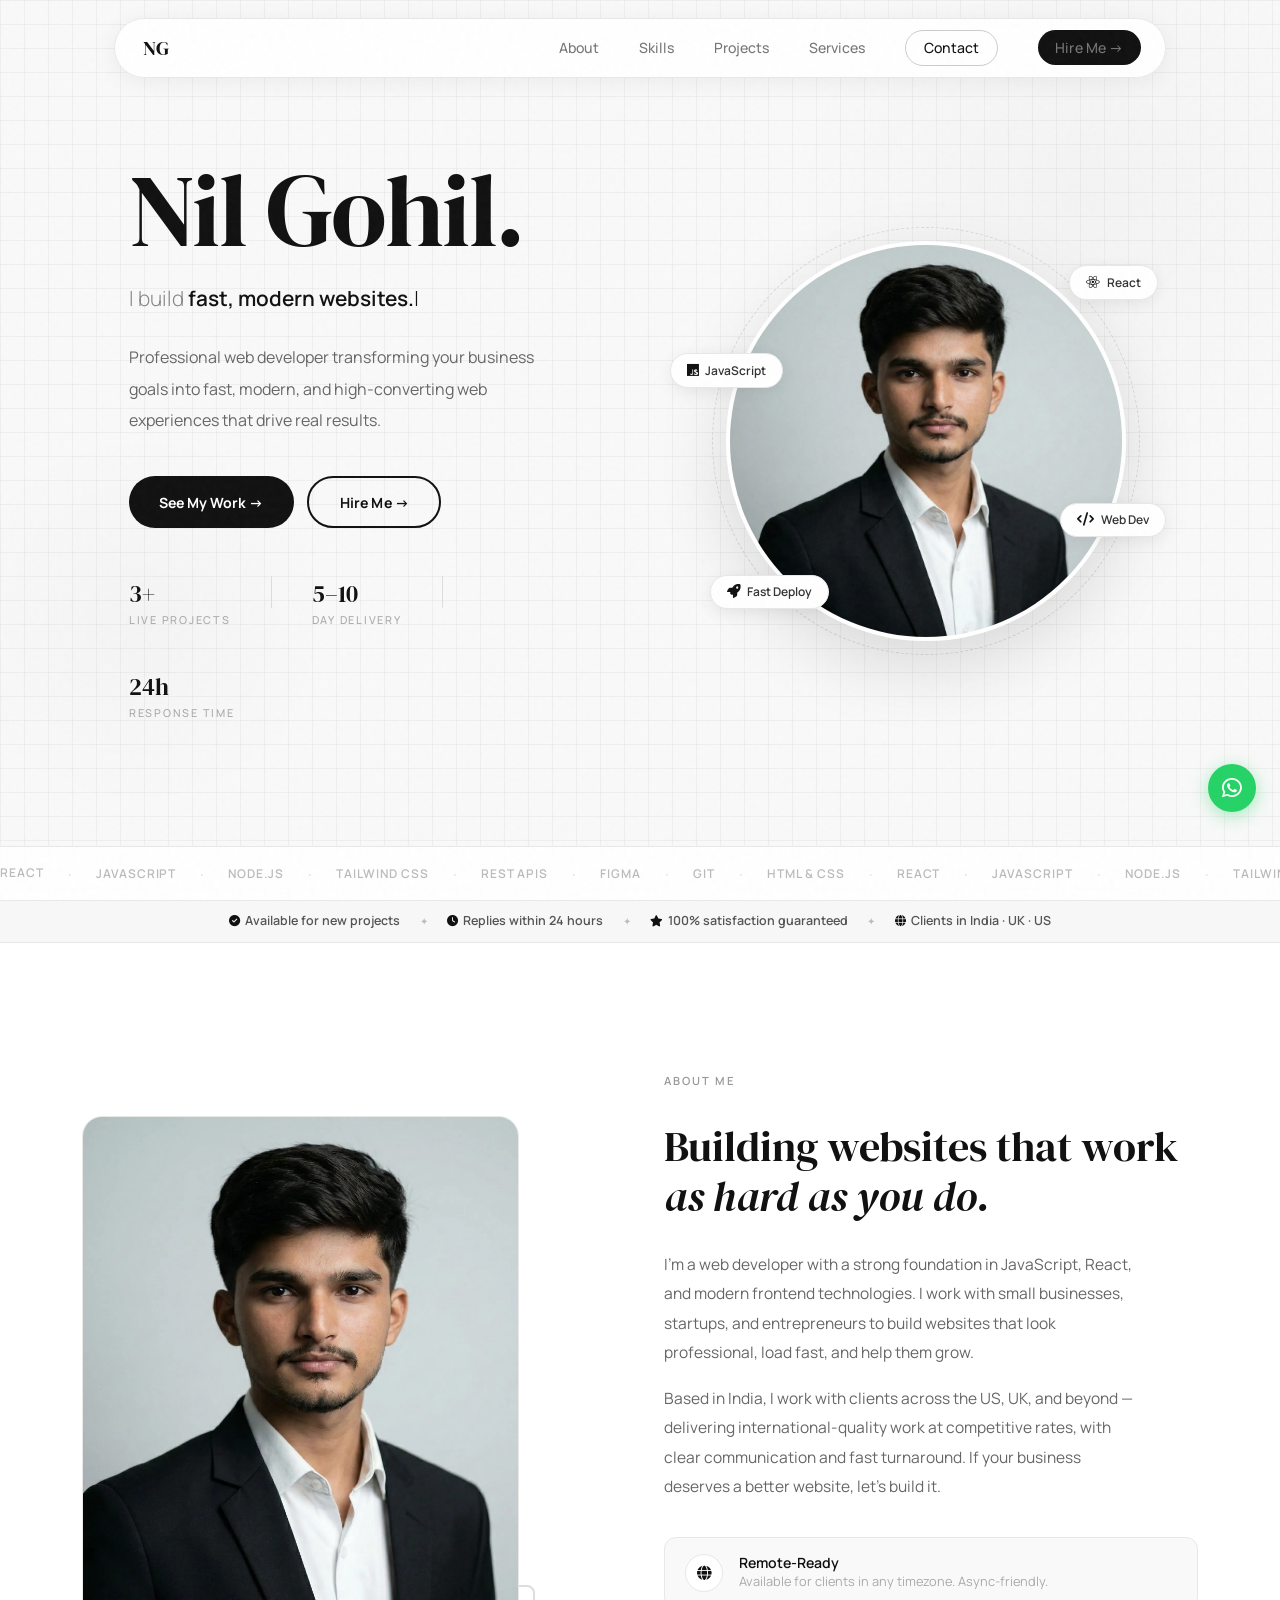
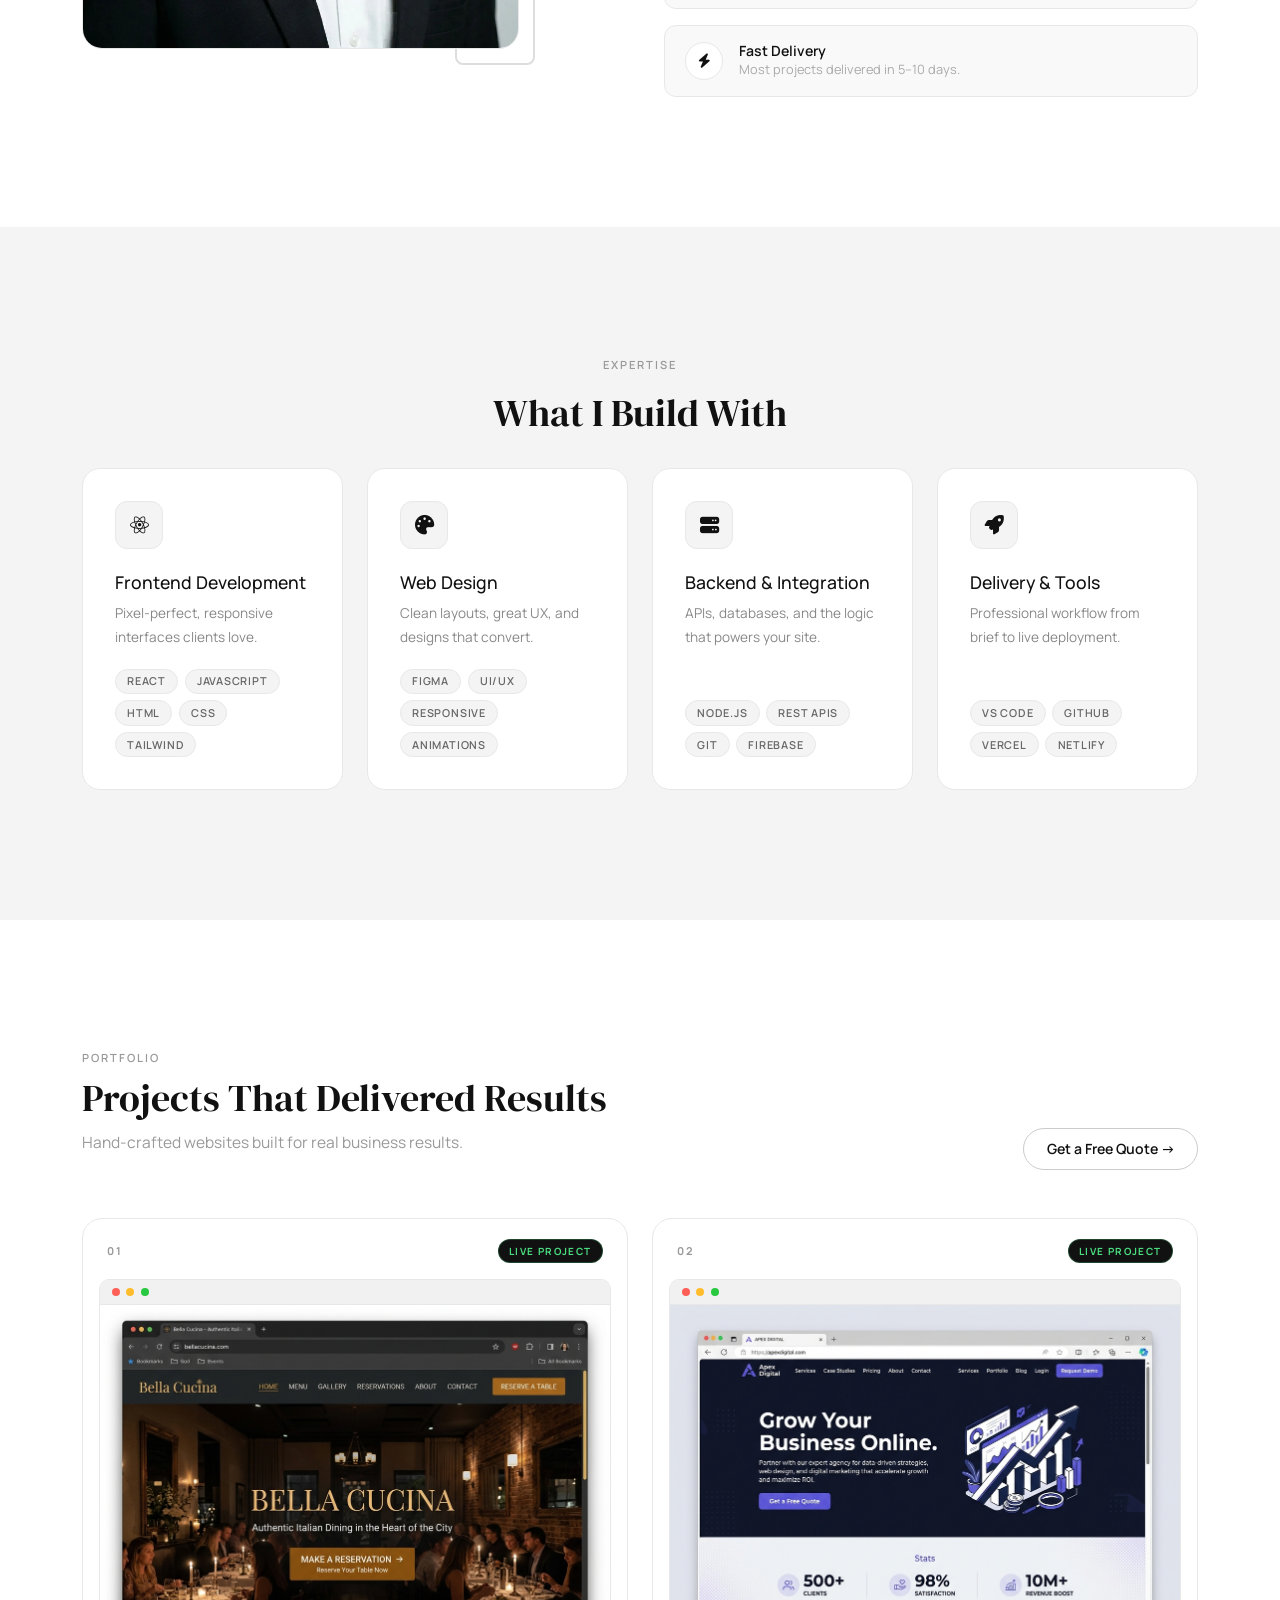
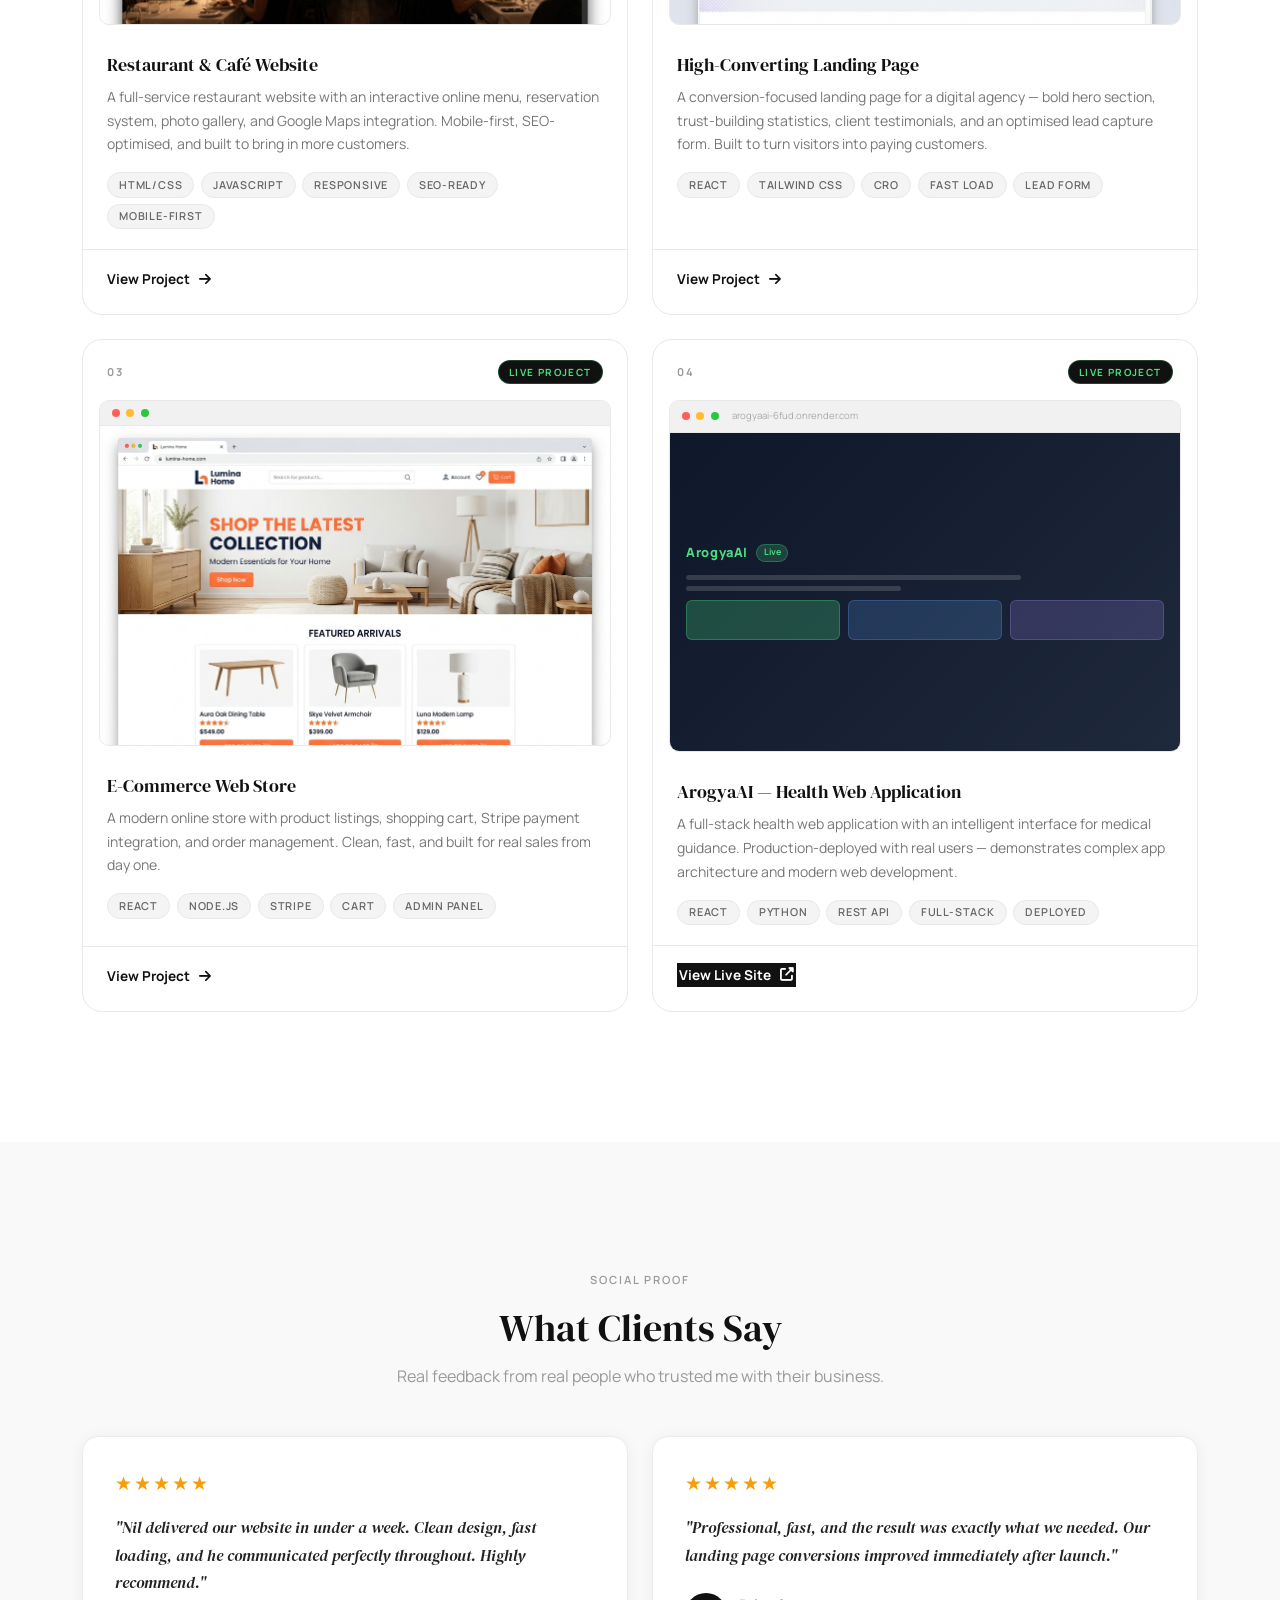
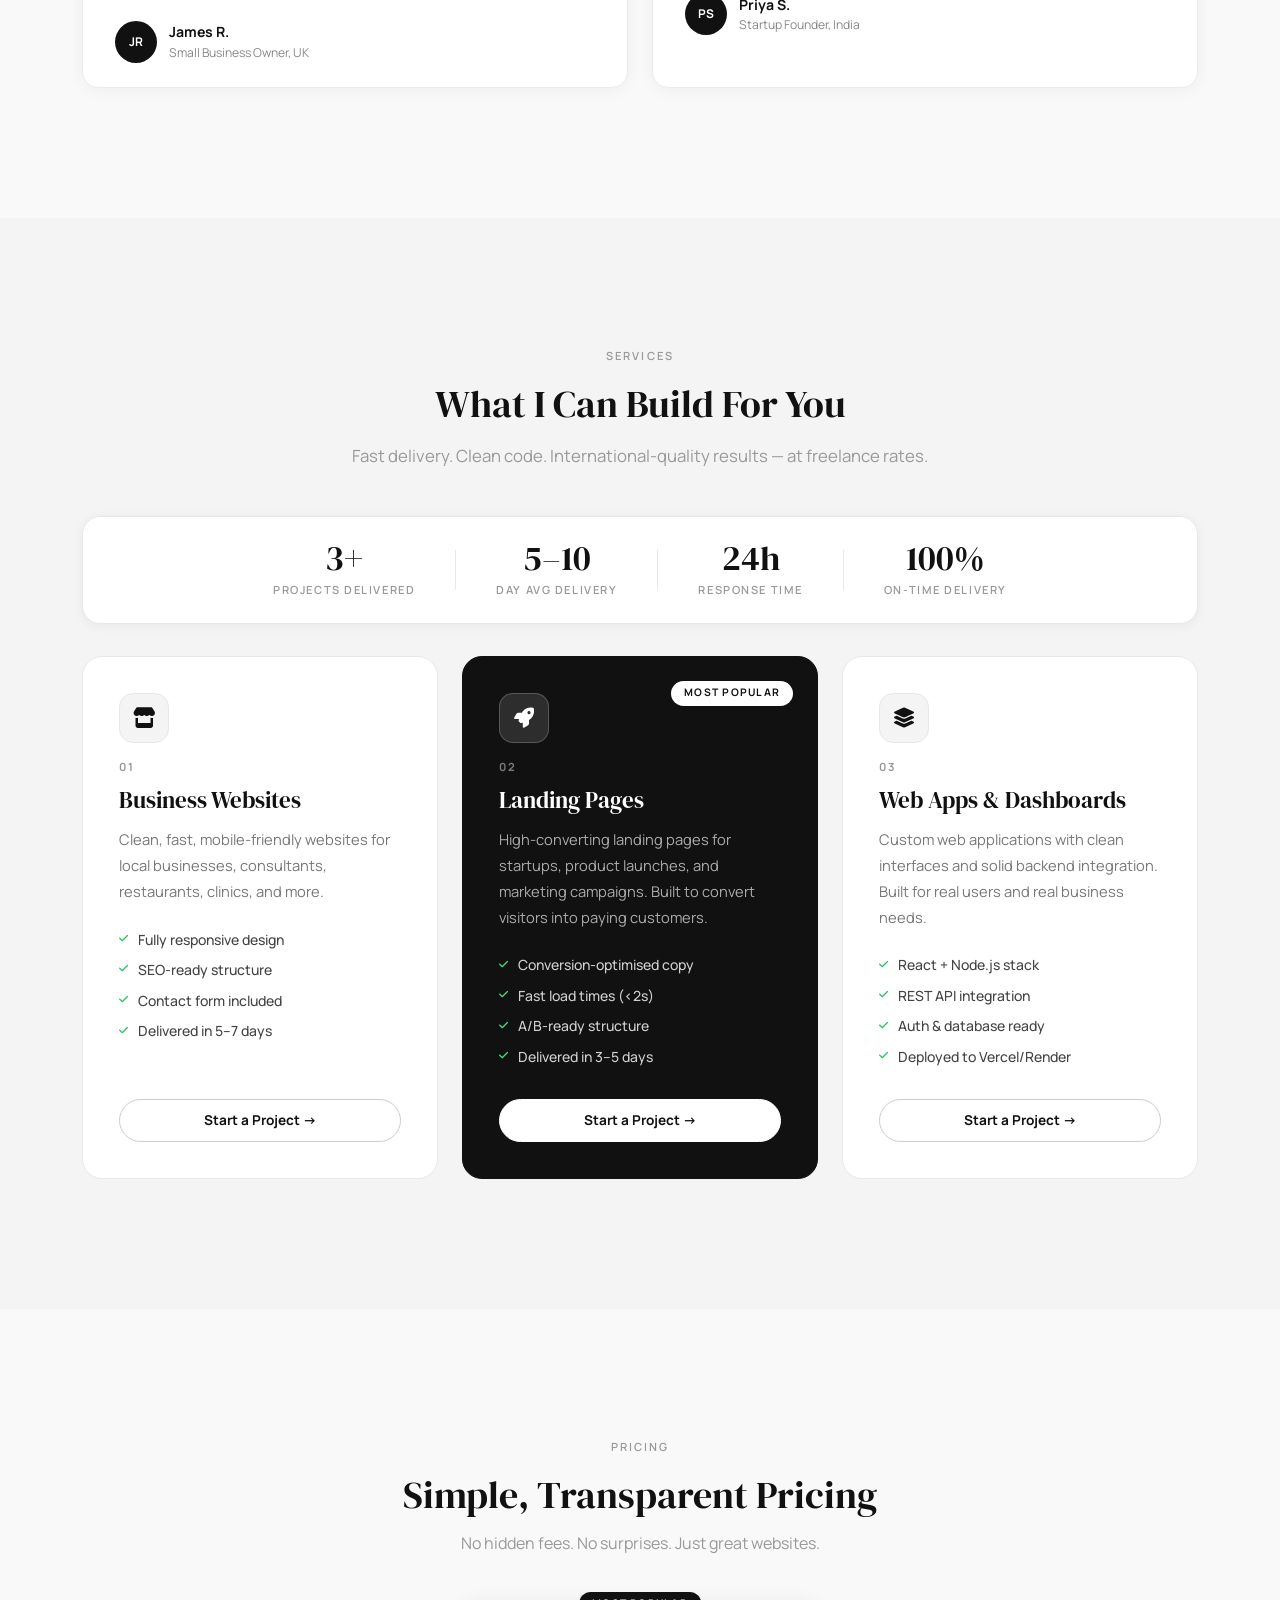
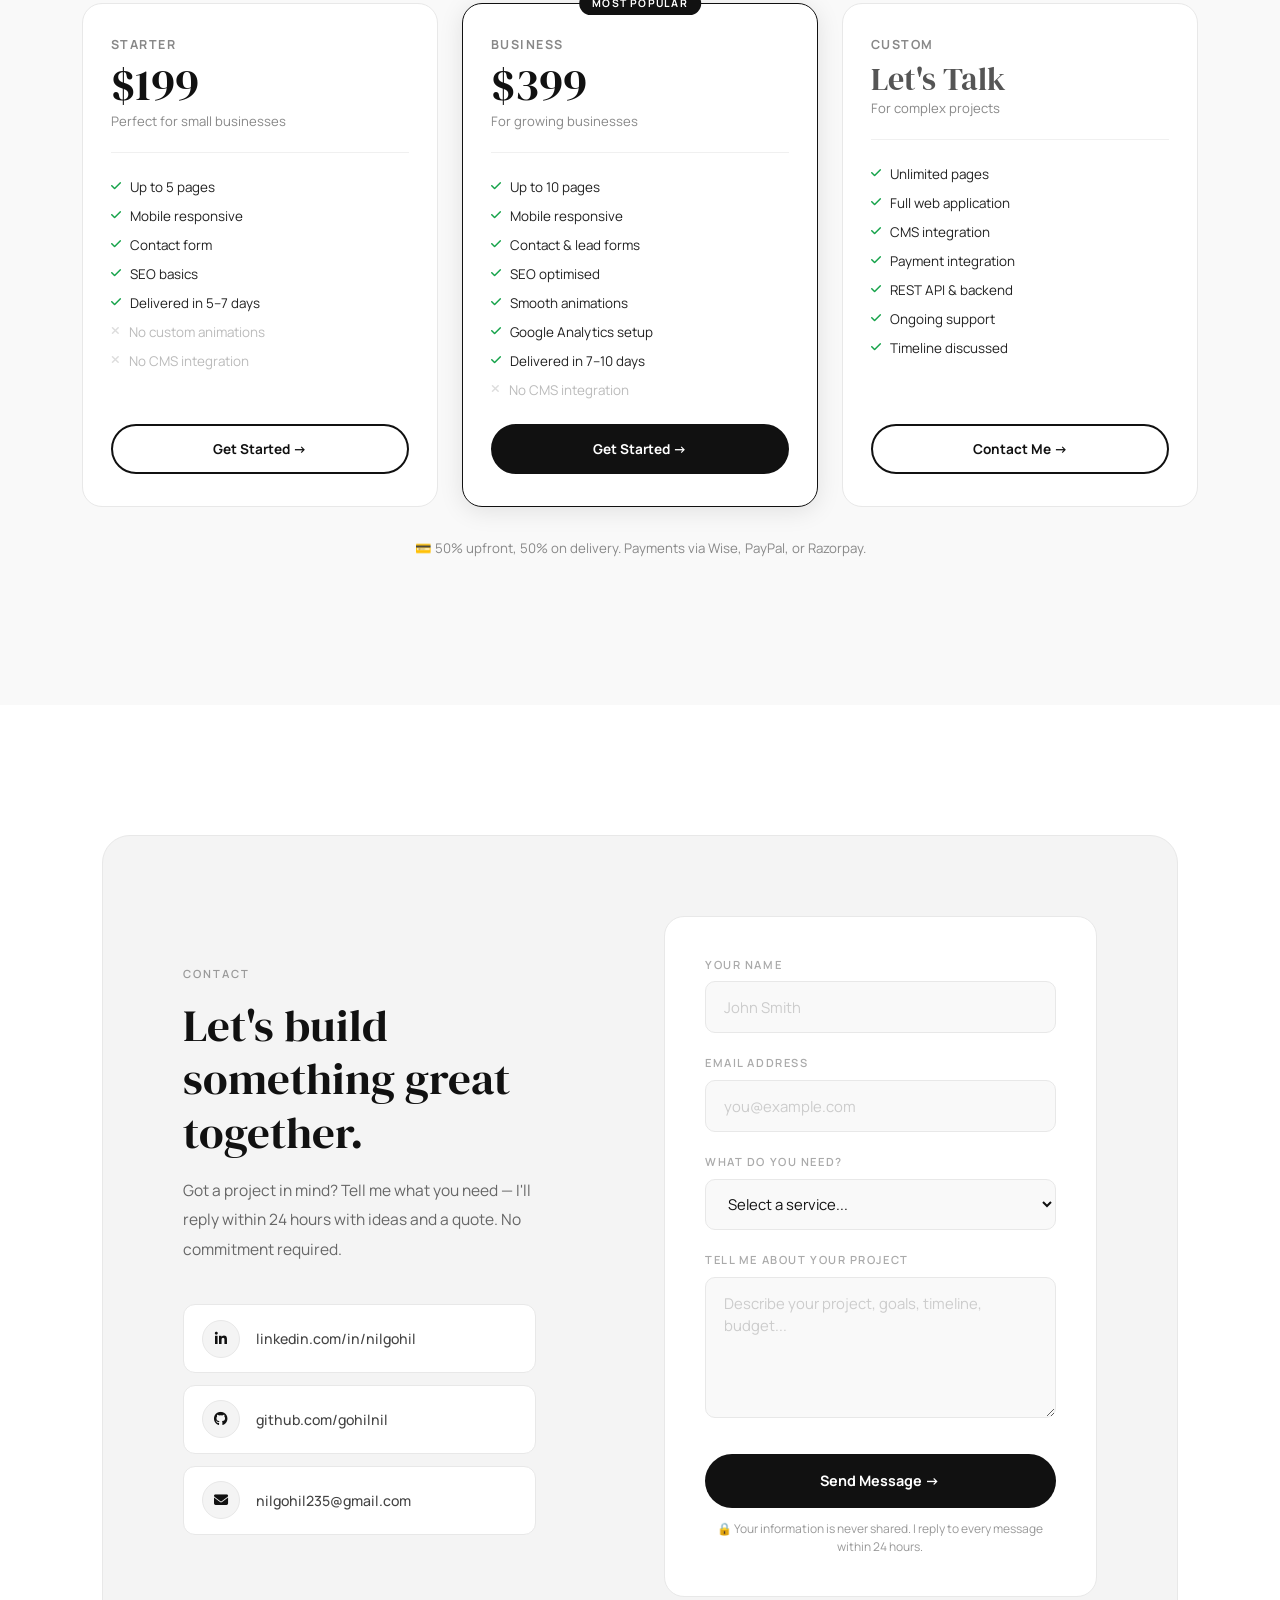
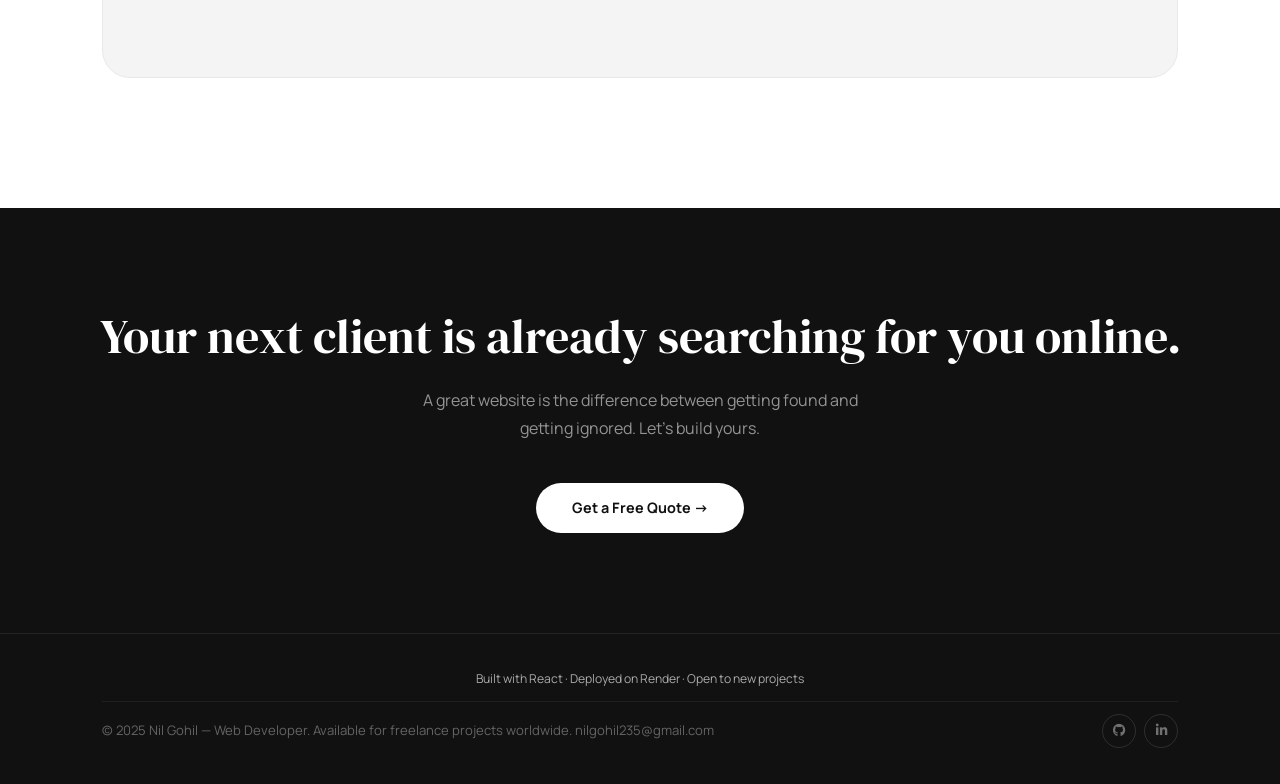
==== commit eeb73e1c: "10-fix overhaul: typewriter, 4 projects, testimonials, pricing, trust bar, nav hire btn, contact, SE" ====
--- a/index.html
+++ b/index.html
@@ -4,9 +4,9 @@
 <head>
     <meta charset="UTF-8">
     <meta name="viewport" content="width=device-width, initial-scale=1.0">
-    <title>Nil Gohil — Web Developer | React &amp; JavaScript</title>
-    <meta name="description"
-        content="Nil Gohil is a freelance web developer building fast, modern websites for businesses worldwide. React, JavaScript, Tailwind. Available now.">
+    <title>Nil Gohil — Web Developer | React &amp; JavaScript | Freelance</title>
+    <meta name="description" content="Nil Gohil is a freelance web developer building fast, modern websites and web apps for businesses worldwide. React, JavaScript, Tailwind. Available for remote projects.">
+    <meta name="keywords" content="web developer, freelance web developer, React developer, JavaScript developer, hire web developer India, affordable web development, landing page developer, business website developer">
     <!-- Open Graph -->
     <meta property="og:title" content="Nil Gohil — Web Developer">
     <meta property="og:description" content="Fast, modern websites for businesses worldwide. React · JS · Tailwind.">
@@ -37,6 +37,7 @@
                     <a href="#projects">Projects</a>
                     <a href="#journey">Services</a>
                     <a href="#contact" class="btn-nav-contact">Contact</a>
+                    <a href="#contact" class="btn-nav-hire">Hire Me &rarr;</a>
                 </div>
                 <button class="hamburger" id="hamburger-btn" aria-expanded="false">
                     <span class="hamburger-line"></span>
@@ -122,6 +123,19 @@
         </div>
     </section>
 
+    <!-- Trust Strip -->
+    <div class="trust-strip">
+        <div class="trust-inner">
+            <span class="trust-item"><i class="fas fa-circle-check"></i> Available for new projects</span>
+            <span class="trust-sep">✦</span>
+            <span class="trust-item"><i class="fas fa-clock"></i> Replies within 24 hours</span>
+            <span class="trust-sep">✦</span>
+            <span class="trust-item"><i class="fas fa-star"></i> 100% satisfaction guaranteed</span>
+            <span class="trust-sep">✦</span>
+            <span class="trust-item"><i class="fas fa-globe"></i> Clients in India · UK · US</span>
+        </div>
+    </div>
+
     <section id="about" class="section-padding">
         <div class="container">
             <div class="row align-items-center g-5">
@@ -222,20 +236,19 @@
                 <div>
                     <span class="eyebrow" style="margin-bottom: 0.5rem;">Portfolio</span>
                     <h2 class="sk-h2">Projects That Delivered Results</h2>
-                    <p style="color:var(--text-light);font-size:0.97rem;margin-top:0.6rem;max-width:480px;">Real
-                        applications. Real users. Real deployment.</p>
-                </div>
-                <a href="#contact" class="btn-all">Get in Touch &rarr;</a>
+                    <p style="color:var(--text-light);font-size:0.97rem;margin-top:0.6rem;max-width:480px;">Hand-crafted websites built for real business results.</p>
+                </div>
+                <a href="#contact" class="btn-all">Get a Free Quote &rarr;</a>
             </div>
 
             <div class="row g-4">
 
-                <!-- Project 1 — Restaurant Website -->
-                <div class="col-lg-4 col-md-6 reveal">
+                <!-- Project 1 -->
+                <div class="col-lg-6 col-md-6 reveal">
                     <div class="proj-card">
                         <div class="proj-card-top">
                             <div class="proj-num">01</div>
-                            <span class="proj-feat-badge">FEATURED PROJECT</span>
+                            <span class="proj-feat-badge proj-live-badge">LIVE PROJECT</span>
                         </div>
                         <div class="proj-browser">
                             <div class="proj-browser-bar">
@@ -244,37 +257,28 @@
                                 <span class="pb-dot pb-green"></span>
                             </div>
                             <div class="proj-img-wrap">
-                                <img src="assets/images/demo-restaurant.png" alt="Restaurant Website Demo"
-                                    class="proj-img img-fade" loading="lazy" onload="this.classList.add('loaded')">
+                                <img src="assets/images/demo-restaurant.png" alt="Restaurant Website" class="proj-img img-fade" loading="lazy" onload="this.classList.add('loaded')">
                             </div>
                         </div>
                         <div class="proj-body">
-                            <h4 class="proj-h">Restaurant & Café Website</h4>
-                            <p class="proj-p">Full website for a local restaurant — online menu, reservation form, photo
-                                gallery, and Google Maps. Mobile-first and SEO-ready from day one.</p>
-                            <div class="proj-metrics">
-                                <div class="proj-metric"><span>Mobile-First</span></div>
-                                <div class="proj-metric"><span>SEO-Ready</span></div>
-                                <div class="proj-metric"><span>Fast Load</span></div>
-                            </div>
+                            <h4 class="proj-h">Restaurant &amp; Café Website</h4>
+                            <p class="proj-p">A full-service restaurant website with an interactive online menu, reservation system, photo gallery, and Google Maps integration. Mobile-first, SEO-optimised, and built to bring in more customers.</p>
                             <div class="sk-tags mt-3">
-                                <span class="sk-tag">HTML/CSS</span><span class="sk-tag">JavaScript</span><span
-                                    class="sk-tag">Responsive</span>
+                                <span class="sk-tag">HTML/CSS</span><span class="sk-tag">JavaScript</span><span class="sk-tag">Responsive</span><span class="sk-tag">SEO-Ready</span><span class="sk-tag">Mobile-First</span>
                             </div>
                         </div>
                         <div class="proj-footer">
-                            <a href="#contact" class="proj-cta">Build This For Me <i
-                                    class="fas fa-arrow-right ms-1"></i></a>
-                        </div>
-                    </div>
-                </div>
-
-                <!-- Project 2 — Business Landing Page -->
-                <div class="col-lg-4 col-md-6 reveal">
+                            <a href="#contact" class="proj-cta">View Project <i class="fas fa-arrow-right ms-1"></i></a>
+                        </div>
+                    </div>
+                </div>
+
+                <!-- Project 2 -->
+                <div class="col-lg-6 col-md-6 reveal">
                     <div class="proj-card">
                         <div class="proj-card-top">
                             <div class="proj-num">02</div>
-                            <span class="proj-feat-badge">FEATURED PROJECT</span>
+                            <span class="proj-feat-badge proj-live-badge">LIVE PROJECT</span>
                         </div>
                         <div class="proj-browser">
                             <div class="proj-browser-bar">
@@ -283,38 +287,28 @@
                                 <span class="pb-dot pb-green"></span>
                             </div>
                             <div class="proj-img-wrap">
-                                <img src="assets/images/demo-agency.png" alt="Business Landing Page Demo"
-                                    class="proj-img img-fade" loading="lazy" onload="this.classList.add('loaded')">
+                                <img src="assets/images/demo-agency.png" alt="Landing Page" class="proj-img img-fade" loading="lazy" onload="this.classList.add('loaded')">
                             </div>
                         </div>
                         <div class="proj-body">
                             <h4 class="proj-h">High-Converting Landing Page</h4>
-                            <p class="proj-p">Built for a digital agency — bold hero, trust-building stats,
-                                testimonials, and a lead capture form. Designed to convert visitors into paying clients.
-                            </p>
-                            <div class="proj-metrics">
-                                <div class="proj-metric"><span>Conversion-Focused</span></div>
-                                <div class="proj-metric"><span>Lead Form</span></div>
-                                <div class="proj-metric"><span>Fast</span></div>
-                            </div>
+                            <p class="proj-p">A conversion-focused landing page for a digital agency — bold hero section, trust-building statistics, client testimonials, and an optimised lead capture form. Built to turn visitors into paying customers.</p>
                             <div class="sk-tags mt-3">
-                                <span class="sk-tag">React</span><span class="sk-tag">Tailwind</span><span
-                                    class="sk-tag">CRO</span>
+                                <span class="sk-tag">React</span><span class="sk-tag">Tailwind CSS</span><span class="sk-tag">CRO</span><span class="sk-tag">Fast Load</span><span class="sk-tag">Lead Form</span>
                             </div>
                         </div>
                         <div class="proj-footer">
-                            <a href="#contact" class="proj-cta">Build This For Me <i
-                                    class="fas fa-arrow-right ms-1"></i></a>
-                        </div>
-                    </div>
-                </div>
-
-                <!-- Project 3 — E-Commerce Store -->
-                <div class="col-lg-4 col-md-6 reveal">
+                            <a href="#contact" class="proj-cta">View Project <i class="fas fa-arrow-right ms-1"></i></a>
+                        </div>
+                    </div>
+                </div>
+
+                <!-- Project 3 -->
+                <div class="col-lg-6 col-md-6 reveal">
                     <div class="proj-card">
                         <div class="proj-card-top">
                             <div class="proj-num">03</div>
-                            <span class="proj-feat-badge">FEATURED PROJECT</span>
+                            <span class="proj-feat-badge proj-live-badge">LIVE PROJECT</span>
                         </div>
                         <div class="proj-browser">
                             <div class="proj-browser-bar">
@@ -323,31 +317,103 @@
                                 <span class="pb-dot pb-green"></span>
                             </div>
                             <div class="proj-img-wrap">
-                                <img src="assets/images/demo-shop.png" alt="E-Commerce Store Demo"
-                                    class="proj-img img-fade" loading="lazy" onload="this.classList.add('loaded')">
+                                <img src="assets/images/demo-shop.png" alt="E-Commerce Store" class="proj-img img-fade" loading="lazy" onload="this.classList.add('loaded')">
                             </div>
                         </div>
                         <div class="proj-body">
-                            <h4 class="proj-h">E-Commerce Store</h4>
-                            <p class="proj-p">A modern online shop with product listings, shopping cart, and Stripe
-                                checkout. Clean, fast, and built for real sales — ready to launch in days.</p>
-                            <div class="proj-metrics">
-                                <div class="proj-metric"><span>Stripe Checkout</span></div>
-                                <div class="proj-metric"><span>Cart & Orders</span></div>
-                                <div class="proj-metric"><span>Admin Panel</span></div>
-                            </div>
+                            <h4 class="proj-h">E-Commerce Web Store</h4>
+                            <p class="proj-p">A modern online store with product listings, shopping cart, Stripe payment integration, and order management. Clean, fast, and built for real sales from day one.</p>
                             <div class="sk-tags mt-3">
-                                <span class="sk-tag">React</span><span class="sk-tag">Node.js</span><span
-                                    class="sk-tag">Stripe</span>
+                                <span class="sk-tag">React</span><span class="sk-tag">Node.js</span><span class="sk-tag">Stripe</span><span class="sk-tag">Cart</span><span class="sk-tag">Admin Panel</span>
                             </div>
                         </div>
                         <div class="proj-footer">
-                            <a href="#contact" class="proj-cta">Build This For Me <i
-                                    class="fas fa-arrow-right ms-1"></i></a>
-                        </div>
-                    </div>
-                </div>
-
+                            <a href="#contact" class="proj-cta">View Project <i class="fas fa-arrow-right ms-1"></i></a>
+                        </div>
+                    </div>
+                </div>
+
+                <!-- Project 4 — ArogyaAI -->
+                <div class="col-lg-6 col-md-6 reveal">
+                    <div class="proj-card proj-card--featured">
+                        <div class="proj-card-top">
+                            <div class="proj-num">04</div>
+                            <span class="proj-feat-badge proj-live-badge">LIVE PROJECT</span>
+                        </div>
+                        <div class="proj-browser">
+                            <div class="proj-browser-bar">
+                                <span class="pb-dot pb-red"></span>
+                                <span class="pb-dot pb-yellow"></span>
+                                <span class="pb-dot pb-green"></span>
+                                <span class="pb-url" style="font-size:0.6rem;">arogyaai-6fud.onrender.com</span>
+                            </div>
+                            <div class="proj-img-wrap proj-img-arogya">
+                                <div class="proj-arogya-mockup">
+                                    <div class="pam-header"><span class="pam-logo">ArogyaAI</span><span class="pam-badge">Live</span></div>
+                                    <div class="pam-body">
+                                        <div class="pam-line pam-line--wide"></div>
+                                        <div class="pam-line pam-line--mid"></div>
+                                        <div class="pam-cards">
+                                            <div class="pam-card pam-card--green"></div>
+                                            <div class="pam-card pam-card--blue"></div>
+                                            <div class="pam-card pam-card--purple"></div>
+                                        </div>
+                                    </div>
+                                </div>
+                            </div>
+                        </div>
+                        <div class="proj-body">
+                            <h4 class="proj-h">ArogyaAI — Health Web Application</h4>
+                            <p class="proj-p">A full-stack health web application with an intelligent interface for medical guidance. Production-deployed with real users — demonstrates complex app architecture and modern web development.</p>
+                            <div class="sk-tags mt-3">
+                                <span class="sk-tag">React</span><span class="sk-tag">Python</span><span class="sk-tag">REST API</span><span class="sk-tag">Full-Stack</span><span class="sk-tag">Deployed</span>
+                            </div>
+                        </div>
+                        <div class="proj-footer">
+                            <a href="https://arogyaai-6fud.onrender.com" target="_blank" class="proj-cta proj-cta--accent">View Live Site <i class="fas fa-external-link-alt ms-1"></i></a>
+                        </div>
+                    </div>
+                </div>
+
+            </div>
+        </div>
+    </section>
+
+    <!-- Testimonials Section (FIX 3) -->
+    <section id="testimonials" class="section-padding">
+        <div class="container">
+            <div class="text-center reveal">
+                <span class="eyebrow mx-auto" style="margin-bottom:1rem;">Social Proof</span>
+                <h2 class="sk-h2">What Clients Say</h2>
+                <p style="max-width:520px;margin:0.8rem auto 0;color:var(--text-light);font-size:1rem;">Real feedback from real people who trusted me with their business.</p>
+            </div>
+            <div class="row g-4 mt-4">
+                <div class="col-md-6 reveal">
+                    <div class="testi-card">
+                        <div class="testi-stars">★★★★★</div>
+                        <p class="testi-quote">"Nil delivered our website in under a week. Clean design, fast loading, and he communicated perfectly throughout. Highly recommend."</p>
+                        <div class="testi-author">
+                            <div class="testi-avatar">JR</div>
+                            <div>
+                                <div class="testi-name">James R.</div>
+                                <div class="testi-role">Small Business Owner, UK</div>
+                            </div>
+                        </div>
+                    </div>
+                </div>
+                <div class="col-md-6 reveal">
+                    <div class="testi-card">
+                        <div class="testi-stars">★★★★★</div>
+                        <p class="testi-quote">"Professional, fast, and the result was exactly what we needed. Our landing page conversions improved immediately after launch."</p>
+                        <div class="testi-author">
+                            <div class="testi-avatar">PS</div>
+                            <div>
+                                <div class="testi-name">Priya S.</div>
+                                <div class="testi-role">Startup Founder, India</div>
+                            </div>
+                        </div>
+                    </div>
+                </div>
             </div>
         </div>
     </section>
@@ -439,15 +505,84 @@
         </div>
     </section>
 
+    <!-- Pricing Section (FIX 4) -->
+    <section id="pricing" class="section-padding">
+        <div class="container">
+            <div class="text-center reveal">
+                <span class="eyebrow mx-auto" style="margin-bottom:1rem;">Pricing</span>
+                <h2 class="sk-h2">Simple, Transparent Pricing</h2>
+                <p style="max-width:520px;margin:0.8rem auto 0;color:var(--text-light);font-size:1rem;">No hidden fees. No surprises. Just great websites.</p>
+            </div>
+            <div class="row g-4 mt-4 justify-content-center">
+                <!-- Starter -->
+                <div class="col-lg-4 col-md-6 reveal">
+                    <div class="price-card">
+                        <div class="price-tier">Starter</div>
+                        <div class="price-amount">$199</div>
+                        <div class="price-sub">Perfect for small businesses</div>
+                        <ul class="price-list">
+                            <li class="inc"><i class="fas fa-check"></i> Up to 5 pages</li>
+                            <li class="inc"><i class="fas fa-check"></i> Mobile responsive</li>
+                            <li class="inc"><i class="fas fa-check"></i> Contact form</li>
+                            <li class="inc"><i class="fas fa-check"></i> SEO basics</li>
+                            <li class="inc"><i class="fas fa-check"></i> Delivered in 5–7 days</li>
+                            <li class="exc"><i class="fas fa-times"></i> No custom animations</li>
+                            <li class="exc"><i class="fas fa-times"></i> No CMS integration</li>
+                        </ul>
+                        <a href="#contact" class="price-btn">Get Started &rarr;</a>
+                    </div>
+                </div>
+                <!-- Business -->
+                <div class="col-lg-4 col-md-6 reveal">
+                    <div class="price-card price-card--popular">
+                        <div class="price-popular-badge">Most Popular</div>
+                        <div class="price-tier">Business</div>
+                        <div class="price-amount">$399</div>
+                        <div class="price-sub">For growing businesses</div>
+                        <ul class="price-list">
+                            <li class="inc"><i class="fas fa-check"></i> Up to 10 pages</li>
+                            <li class="inc"><i class="fas fa-check"></i> Mobile responsive</li>
+                            <li class="inc"><i class="fas fa-check"></i> Contact &amp; lead forms</li>
+                            <li class="inc"><i class="fas fa-check"></i> SEO optimised</li>
+                            <li class="inc"><i class="fas fa-check"></i> Smooth animations</li>
+                            <li class="inc"><i class="fas fa-check"></i> Google Analytics setup</li>
+                            <li class="inc"><i class="fas fa-check"></i> Delivered in 7–10 days</li>
+                            <li class="exc"><i class="fas fa-times"></i> No CMS integration</li>
+                        </ul>
+                        <a href="#contact" class="price-btn price-btn--accent">Get Started &rarr;</a>
+                    </div>
+                </div>
+                <!-- Custom -->
+                <div class="col-lg-4 col-md-6 reveal">
+                    <div class="price-card">
+                        <div class="price-tier">Custom</div>
+                        <div class="price-amount price-amount--talk">Let's Talk</div>
+                        <div class="price-sub">For complex projects</div>
+                        <ul class="price-list">
+                            <li class="inc"><i class="fas fa-check"></i> Unlimited pages</li>
+                            <li class="inc"><i class="fas fa-check"></i> Full web application</li>
+                            <li class="inc"><i class="fas fa-check"></i> CMS integration</li>
+                            <li class="inc"><i class="fas fa-check"></i> Payment integration</li>
+                            <li class="inc"><i class="fas fa-check"></i> REST API &amp; backend</li>
+                            <li class="inc"><i class="fas fa-check"></i> Ongoing support</li>
+                            <li class="inc"><i class="fas fa-check"></i> Timeline discussed</li>
+                        </ul>
+                        <a href="#contact" class="price-btn">Contact Me &rarr;</a>
+                    </div>
+                </div>
+            </div>
+            <p class="price-note reveal">&#x1F4B3; 50% upfront, 50% on delivery. Payments via Wise, PayPal, or Razorpay.</p>
+        </div>
+    </section>
+
     <section id="contact" class="section-padding">
         <div class="container container-md" style="max-width: 1100px;">
             <div class="ct-wrap reveal">
                 <div class="row g-5 align-items-center">
                     <div class="col-lg-5">
                         <span class="eyebrow reveal" style="margin-bottom: 1rem;">Contact</span>
-                        <h2 class="ct-h2 reveal">Ready to get a website <em>that works?</em></h2>
-                        <p class="ct-p reveal">I'm available for freelance web development projects worldwide. Tell me
-                            what you need — I'll get back to you within 24 hours.</p>
+                        <h2 class="ct-h2 reveal">Let's build something great together.</h2>
+                        <p class="ct-p reveal">Got a project in mind? Tell me what you need — I'll reply within 24 hours with ideas and a quote. No commitment required.</p>
 
                         <a href="https://www.linkedin.com/in/nilgohil/" target="_blank" class="ct-row reveal">
                             <div class="ct-ic"><i class="fab fa-linkedin-in"></i></div>
@@ -484,10 +619,11 @@
                                     <label class="fm-lbl">What do you need?</label>
                                     <select name="service" class="fm-in" required style="cursor:pointer;">
                                         <option value="" disabled selected>Select a service...</option>
-                                        <option value="Business Website">Business Website</option>
-                                        <option value="Landing Page">Landing Page</option>
-                                        <option value="Web App or Dashboard">Web App or Dashboard</option>
-                                        <option value="Something Else">Something Else</option>
+                                        <option value="Business Website">Business Website (5–7 days, from $199)</option>
+                                        <option value="Landing Page">Landing Page (3–5 days, from $149)</option>
+                                        <option value="Web App or Dashboard">Web App or Dashboard (custom timeline)</option>
+                                        <option value="E-Commerce Store">E-Commerce Store (7–14 days, from $499)</option>
+                                        <option value="Something else">Something else — let's talk</option>
                                     </select>
                                 </div>
                                 <div style="margin-bottom: 1.4rem;">
@@ -497,6 +633,7 @@
                                         required></textarea>
                                 </div>
                                 <button type="submit" class="btn-fm" id="form-submit-btn">Send Message &rarr;</button>
+                                <p class="form-privacy">&#x1F512; Your information is never shared. I reply to every message within 24 hours.</p>
                             </form>
                         </div>
                     </div>
@@ -515,14 +652,14 @@
     </section>
 
     <footer>
-        <div class="container"
-            style="max-width: 1100px; display: flex; justify-content: space-between; align-items: center; flex-wrap: wrap; gap: 1rem;">
-            <p class="ft-text">&copy; 2025 Nil Gohil &mdash; Web Developer. Available for freelance projects worldwide.
-            </p>
-            <div class="d-flex gap-2">
-                <a href="https://github.com/gohilnil" target="_blank" class="ft-ic"><i class="fab fa-github"></i></a>
-                <a href="https://www.linkedin.com/in/nilgohil/" target="_blank" class="ft-ic"><i
-                        class="fab fa-linkedin-in"></i></a>
+        <div class="container" style="max-width: 1100px;">
+            <p class="ft-stack">Built with React &middot; Deployed on Render &middot; Open to new projects</p>
+            <div style="display:flex;justify-content:space-between;align-items:center;flex-wrap:wrap;gap:1rem;">
+                <p class="ft-text">&copy; 2025 Nil Gohil &mdash; Web Developer. Available for freelance projects worldwide. nilgohil235@gmail.com</p>
+                <div class="d-flex gap-2">
+                    <a href="https://github.com/gohilnil" target="_blank" class="ft-ic"><i class="fab fa-github"></i></a>
+                    <a href="https://www.linkedin.com/in/nilgohil/" target="_blank" class="ft-ic"><i class="fab fa-linkedin-in"></i></a>
+                </div>
             </div>
         </div>
     </footer>
--- a/style.css
+++ b/style.css
@@ -2297,4 +2297,307 @@
 .wa-float:hover .wa-tooltip {
     opacity: 1;
     transform: translateY(-50%) translateX(0);
+}
+
+/* ── NAV HIRE ME BUTTON ────────────────────────────── */
+.btn-nav-hire {
+    display: inline-flex;
+    align-items: center;
+    font-family: 'Manrope', sans-serif;
+    font-size: 0.8rem;
+    font-weight: 700;
+    padding: 0.45rem 1.1rem;
+    border-radius: 100px;
+    background: var(--text-dark);
+    color: #fff;
+    text-decoration: none;
+    letter-spacing: 0.01em;
+    transition: background 0.2s ease, transform 0.2s ease;
+    white-space: nowrap;
+}
+.btn-nav-hire:hover {
+    background: #333;
+    color: #fff;
+    transform: scale(1.03);
+}
+
+/* ── TRUST STRIP ────────────────────────────────────── */
+.trust-strip {
+    background: #f7f7f7;
+    border-top: 1px solid #e8e8e8;
+    border-bottom: 1px solid #e8e8e8;
+    padding: 0.7rem 1rem;
+    overflow: hidden;
+}
+.trust-inner {
+    max-width: 1100px;
+    margin: 0 auto;
+    display: flex;
+    align-items: center;
+    justify-content: center;
+    flex-wrap: wrap;
+    gap: 0.5rem 1.2rem;
+}
+.trust-item {
+    font-family: 'Manrope', sans-serif;
+    font-size: 0.78rem;
+    font-weight: 600;
+    color: #555;
+    display: flex;
+    align-items: center;
+    gap: 0.35rem;
+    white-space: nowrap;
+}
+.trust-item i { font-size: 0.7rem; color: #111; }
+.trust-sep { color: #bbb; font-size: 0.65rem; }
+
+/* ── LIVE PROJECT BADGE ─────────────────────────────── */
+.proj-live-badge {
+    background: #111 !important;
+    color: #4ade80 !important;
+    border: 1px solid rgba(74,222,128,0.25);
+}
+
+/* ── PROJ CTA ACCENT (ArogyaAI) ─────────────────────── */
+.proj-cta--accent {
+    background: var(--text-dark);
+    color: #fff;
+    border: 2px solid var(--text-dark);
+}
+.proj-cta--accent:hover {
+    background: #000;
+    border-color: #000;
+    color: #fff;
+}
+
+/* ── AROGYAAI MOCKUP ────────────────────────────────── */
+.proj-img-arogya {
+    background: linear-gradient(135deg, #0f172a 0%, #1e293b 100%);
+    min-height: 180px;
+    display: flex;
+    align-items: center;
+    justify-content: center;
+    padding: 1rem;
+}
+.proj-arogya-mockup { width: 100%; }
+.pam-header {
+    display: flex;
+    align-items: center;
+    gap: 0.5rem;
+    margin-bottom: 0.75rem;
+}
+.pam-logo {
+    font-family: 'Manrope', sans-serif;
+    font-size: 0.8rem;
+    font-weight: 800;
+    color: #4ade80;
+    letter-spacing: 0.05em;
+}
+.pam-badge {
+    font-size: 0.55rem;
+    font-weight: 700;
+    background: rgba(74,222,128,0.2);
+    color: #4ade80;
+    padding: 0.1rem 0.4rem;
+    border-radius: 20px;
+    border: 1px solid rgba(74,222,128,0.3);
+}
+.pam-line { height: 5px; border-radius: 3px; margin-bottom: 0.4rem; background: rgba(255,255,255,0.15); }
+.pam-line--wide { width: 70%; }
+.pam-line--mid { width: 45%; }
+.pam-cards { display: flex; gap: 0.5rem; margin-top: 0.6rem; }
+.pam-card { flex: 1; height: 40px; border-radius: 6px; }
+.pam-card--green { background: rgba(74,222,128,0.25); border: 1px solid rgba(74,222,128,0.3); }
+.pam-card--blue  { background: rgba(96,165,250,0.2);  border: 1px solid rgba(96,165,250,0.25); }
+.pam-card--purple{ background: rgba(167,139,250,0.2); border: 1px solid rgba(167,139,250,0.25); }
+
+/* ── TESTIMONIAL CARDS ──────────────────────────────── */
+.testi-card {
+    background: #fff;
+    border: 1px solid #ebebeb;
+    border-radius: 16px;
+    padding: 2rem 2rem 1.5rem;
+    height: 100%;
+    box-shadow: 0 2px 16px rgba(0,0,0,0.05);
+    transition: transform 0.25s ease, box-shadow 0.25s ease;
+}
+.testi-card:hover {
+    transform: translateY(-4px);
+    box-shadow: 0 8px 32px rgba(0,0,0,0.10);
+}
+.testi-stars {
+    color: #f59e0b;
+    font-size: 1.2rem;
+    letter-spacing: 0.1em;
+    margin-bottom: 1rem;
+}
+.testi-quote {
+    font-family: 'DM Serif Display', serif;
+    font-size: 1.02rem;
+    font-style: italic;
+    color: #222;
+    line-height: 1.7;
+    margin-bottom: 1.5rem;
+}
+.testi-author {
+    display: flex;
+    align-items: center;
+    gap: 0.75rem;
+}
+.testi-avatar {
+    width: 42px;
+    height: 42px;
+    border-radius: 50%;
+    background: #111;
+    color: #fff;
+    font-family: 'Manrope', sans-serif;
+    font-size: 0.75rem;
+    font-weight: 700;
+    display: flex;
+    align-items: center;
+    justify-content: center;
+    flex-shrink: 0;
+}
+.testi-name {
+    font-family: 'Manrope', sans-serif;
+    font-weight: 700;
+    font-size: 0.88rem;
+    color: #111;
+}
+.testi-role {
+    font-family: 'Manrope', sans-serif;
+    font-size: 0.76rem;
+    color: #888;
+    margin-top: 0.1rem;
+}
+
+/* ── PRICING CARDS ──────────────────────────────────── */
+.price-card {
+    background: #fff;
+    border: 1.5px solid #e8e8e8;
+    border-radius: 20px;
+    padding: 2rem 1.75rem 2rem;
+    height: 100%;
+    display: flex;
+    flex-direction: column;
+    position: relative;
+    transition: transform 0.25s ease, box-shadow 0.25s ease;
+}
+.price-card:hover {
+    transform: translateY(-4px);
+    box-shadow: 0 10px 40px rgba(0,0,0,0.09);
+}
+.price-card--popular {
+    border-color: #111;
+    box-shadow: 0 4px 24px rgba(0,0,0,0.1);
+}
+.price-popular-badge {
+    position: absolute;
+    top: -12px;
+    left: 50%;
+    transform: translateX(-50%);
+    background: #111;
+    color: #fff;
+    font-family: 'Manrope', sans-serif;
+    font-size: 0.65rem;
+    font-weight: 700;
+    letter-spacing: 0.12em;
+    text-transform: uppercase;
+    padding: 0.25rem 0.8rem;
+    border-radius: 100px;
+    white-space: nowrap;
+}
+.price-tier {
+    font-family: 'Manrope', sans-serif;
+    font-size: 0.78rem;
+    font-weight: 700;
+    text-transform: uppercase;
+    letter-spacing: 0.12em;
+    color: #888;
+    margin-bottom: 0.5rem;
+}
+.price-amount {
+    font-family: 'DM Serif Display', serif;
+    font-size: 2.8rem;
+    color: #111;
+    line-height: 1;
+    margin-bottom: 0.3rem;
+}
+.price-amount--talk {
+    font-size: 2rem;
+    color: #555;
+}
+.price-sub {
+    font-family: 'Manrope', sans-serif;
+    font-size: 0.82rem;
+    color: #888;
+    margin-bottom: 1.5rem;
+    padding-bottom: 1.25rem;
+    border-bottom: 1px solid #f0f0f0;
+}
+.price-list {
+    list-style: none;
+    padding: 0;
+    margin: 0 0 1.5rem;
+    flex: 1;
+    display: flex;
+    flex-direction: column;
+    gap: 0.55rem;
+}
+.price-list li {
+    font-family: 'Manrope', sans-serif;
+    font-size: 0.84rem;
+    display: flex;
+    align-items: center;
+    gap: 0.55rem;
+}
+.price-list li.inc { color: #222; }
+.price-list li.exc { color: #bbb; }
+.price-list li.inc i { color: #16a34a; font-size: 0.72rem; }
+.price-list li.exc i { color: #ddd; font-size: 0.72rem; }
+.price-btn {
+    display: block;
+    text-align: center;
+    padding: 0.8rem 1.5rem;
+    border-radius: 100px;
+    border: 2px solid #111;
+    background: transparent;
+    color: #111;
+    font-family: 'Manrope', sans-serif;
+    font-weight: 700;
+    font-size: 0.85rem;
+    text-decoration: none;
+    transition: background 0.2s ease, color 0.2s ease;
+    margin-top: auto;
+}
+.price-btn:hover { background: #111; color: #fff; }
+.price-btn--accent { background: #111; color: #fff; }
+.price-btn--accent:hover { background: #333; border-color: #333; color: #fff; }
+.price-note {
+    text-align: center;
+    font-family: 'Manrope', sans-serif;
+    font-size: 0.83rem;
+    color: #888;
+    margin-top: 2rem;
+}
+
+/* ── FORM PRIVACY NOTE ──────────────────────────────── */
+.form-privacy {
+    font-family: 'Manrope', sans-serif;
+    font-size: 0.75rem;
+    color: #999;
+    text-align: center;
+    margin-top: 0.75rem;
+    margin-bottom: 0;
+}
+
+/* ── FOOTER STACK LINE ──────────────────────────────── */
+.ft-stack {
+    font-family: 'Manrope', sans-serif;
+    font-size: 0.76rem;
+    color: #aaa;
+    text-align: center;
+    margin-bottom: 0.75rem;
+    padding-bottom: 0.75rem;
+    border-bottom: 1px solid rgba(255,255,255,0.06);
 }
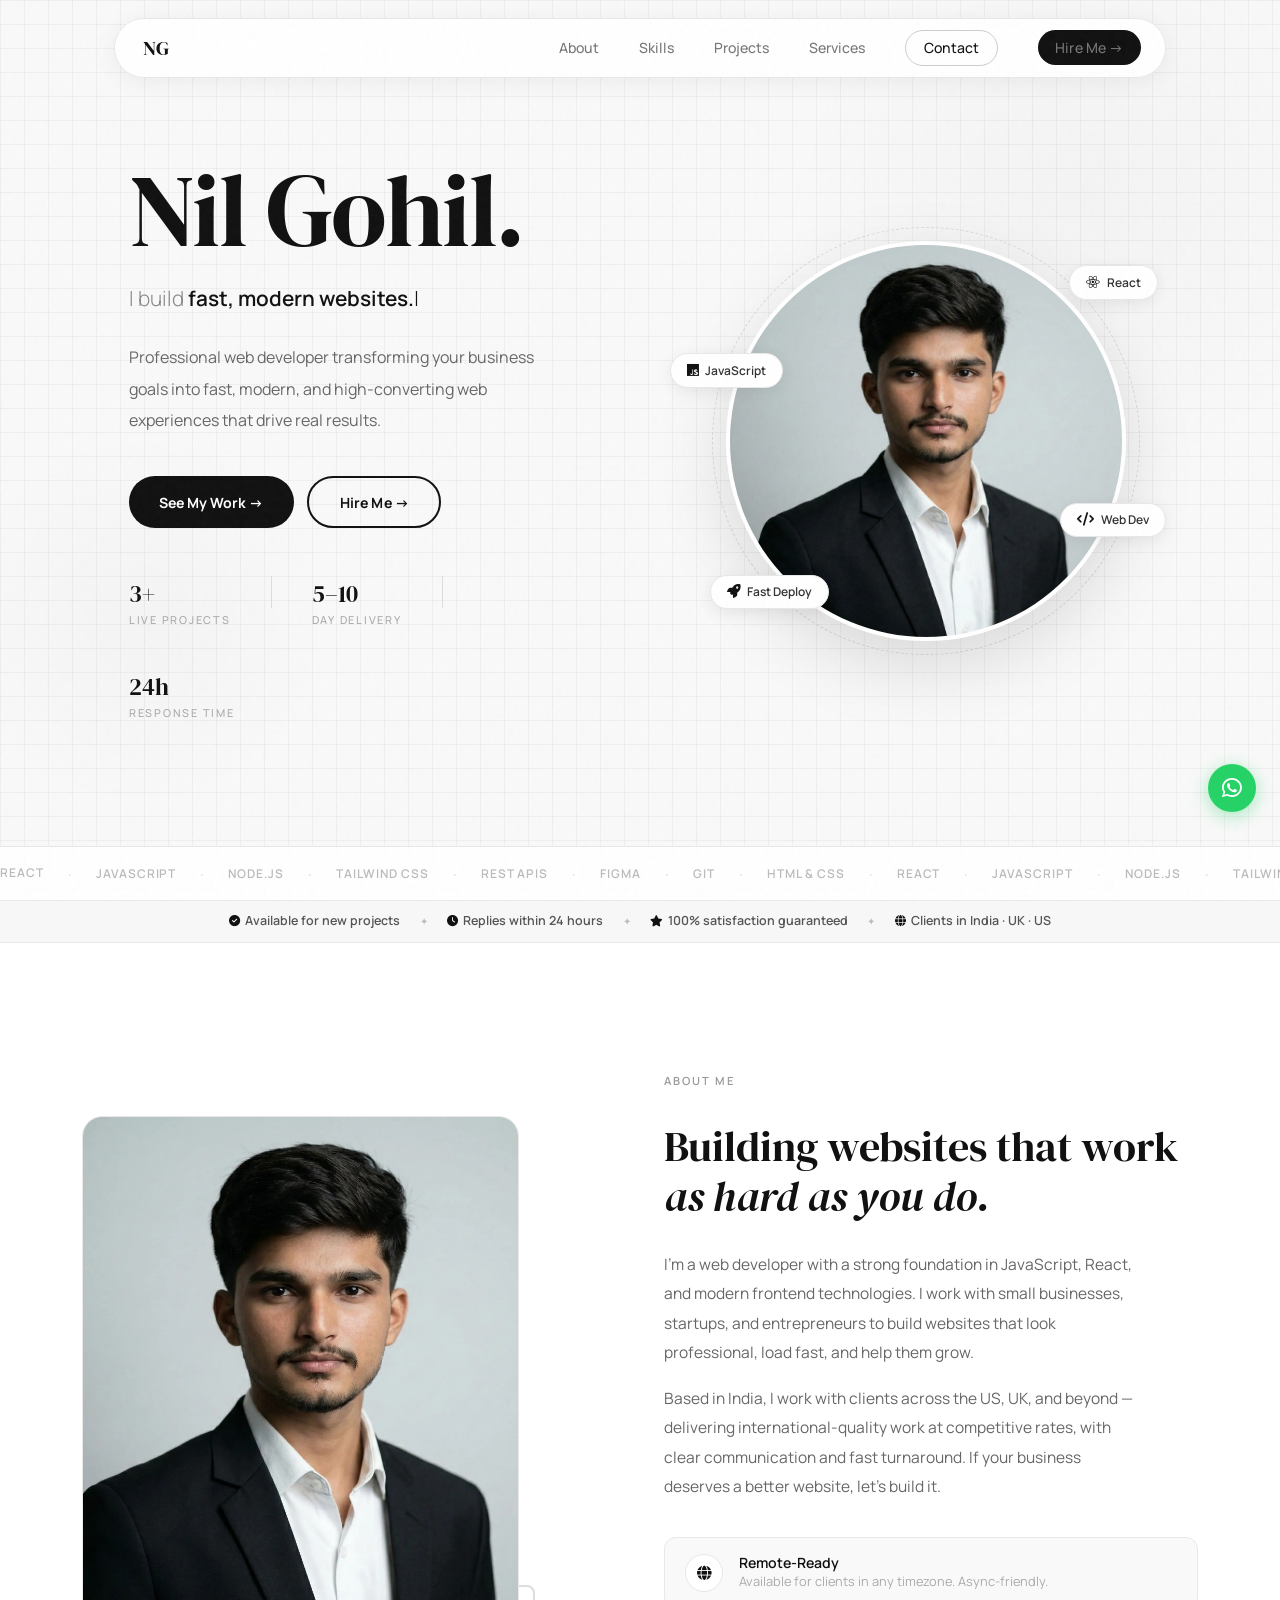
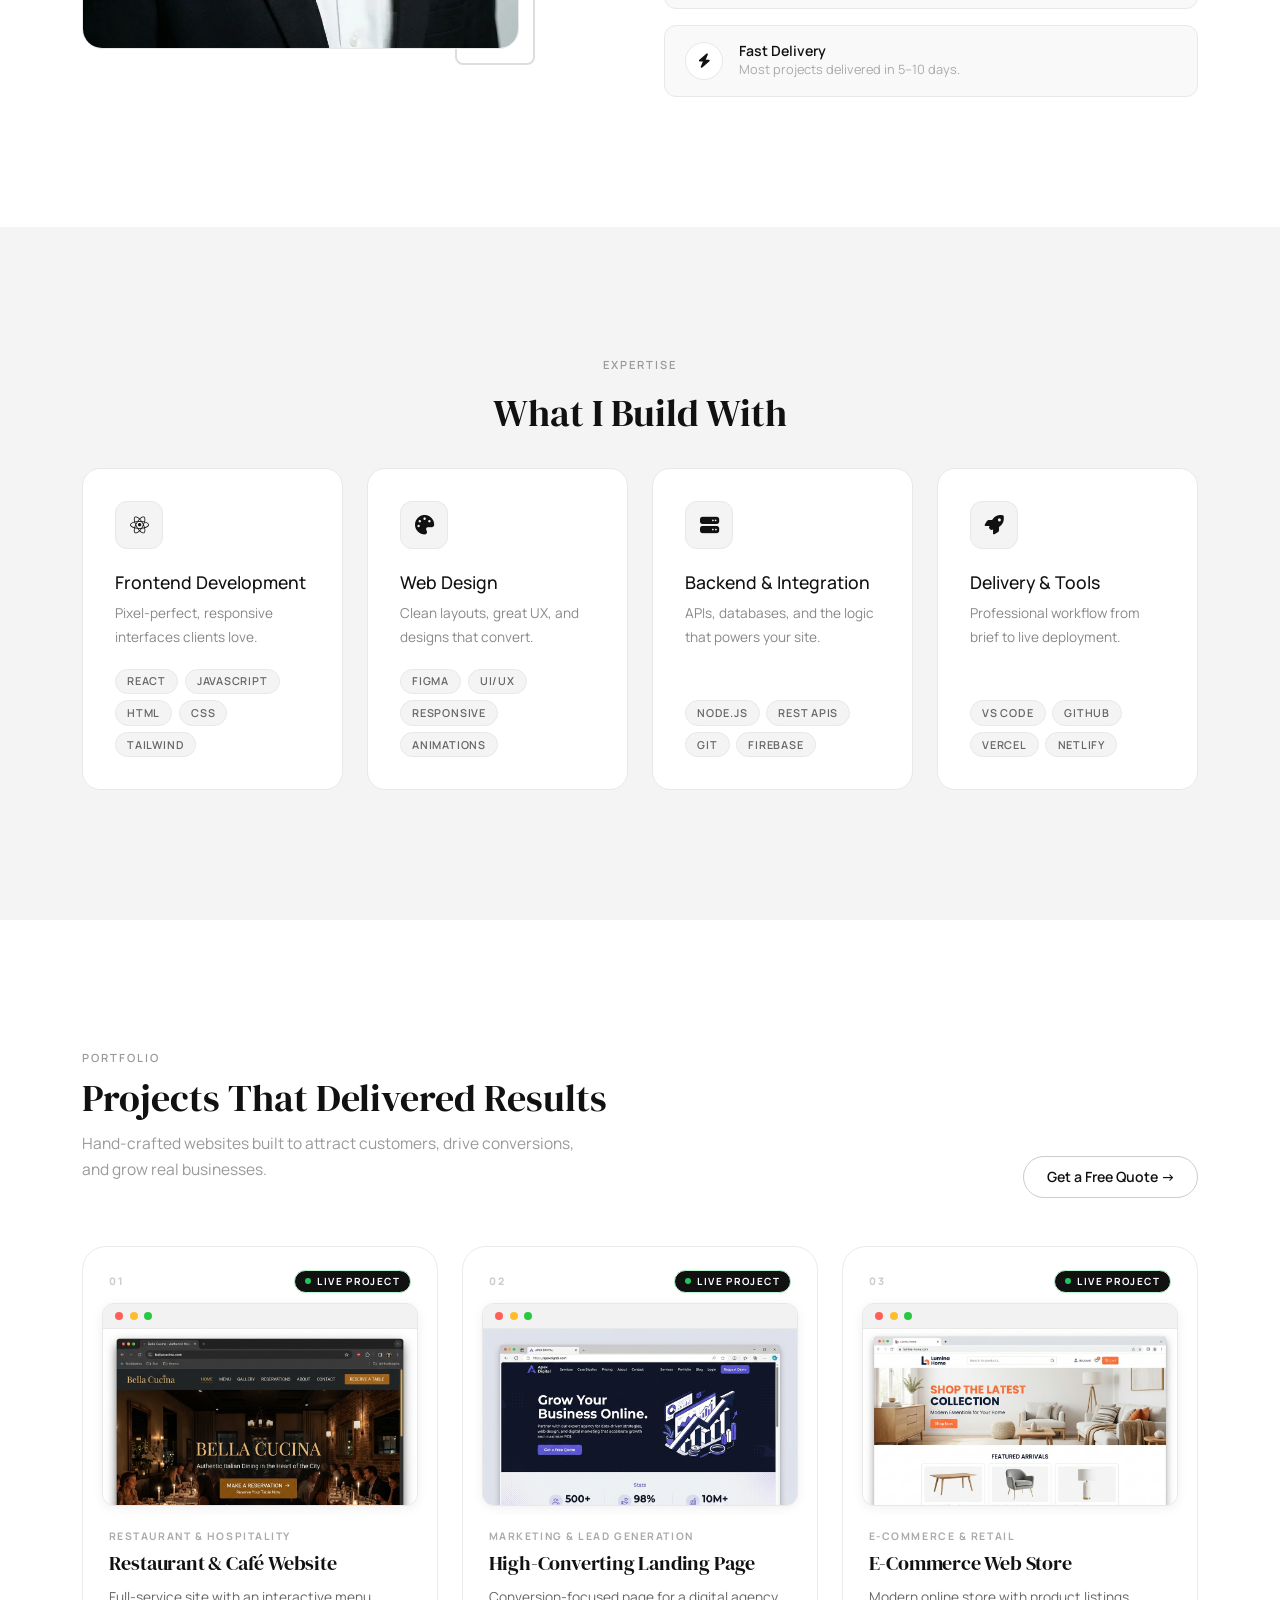
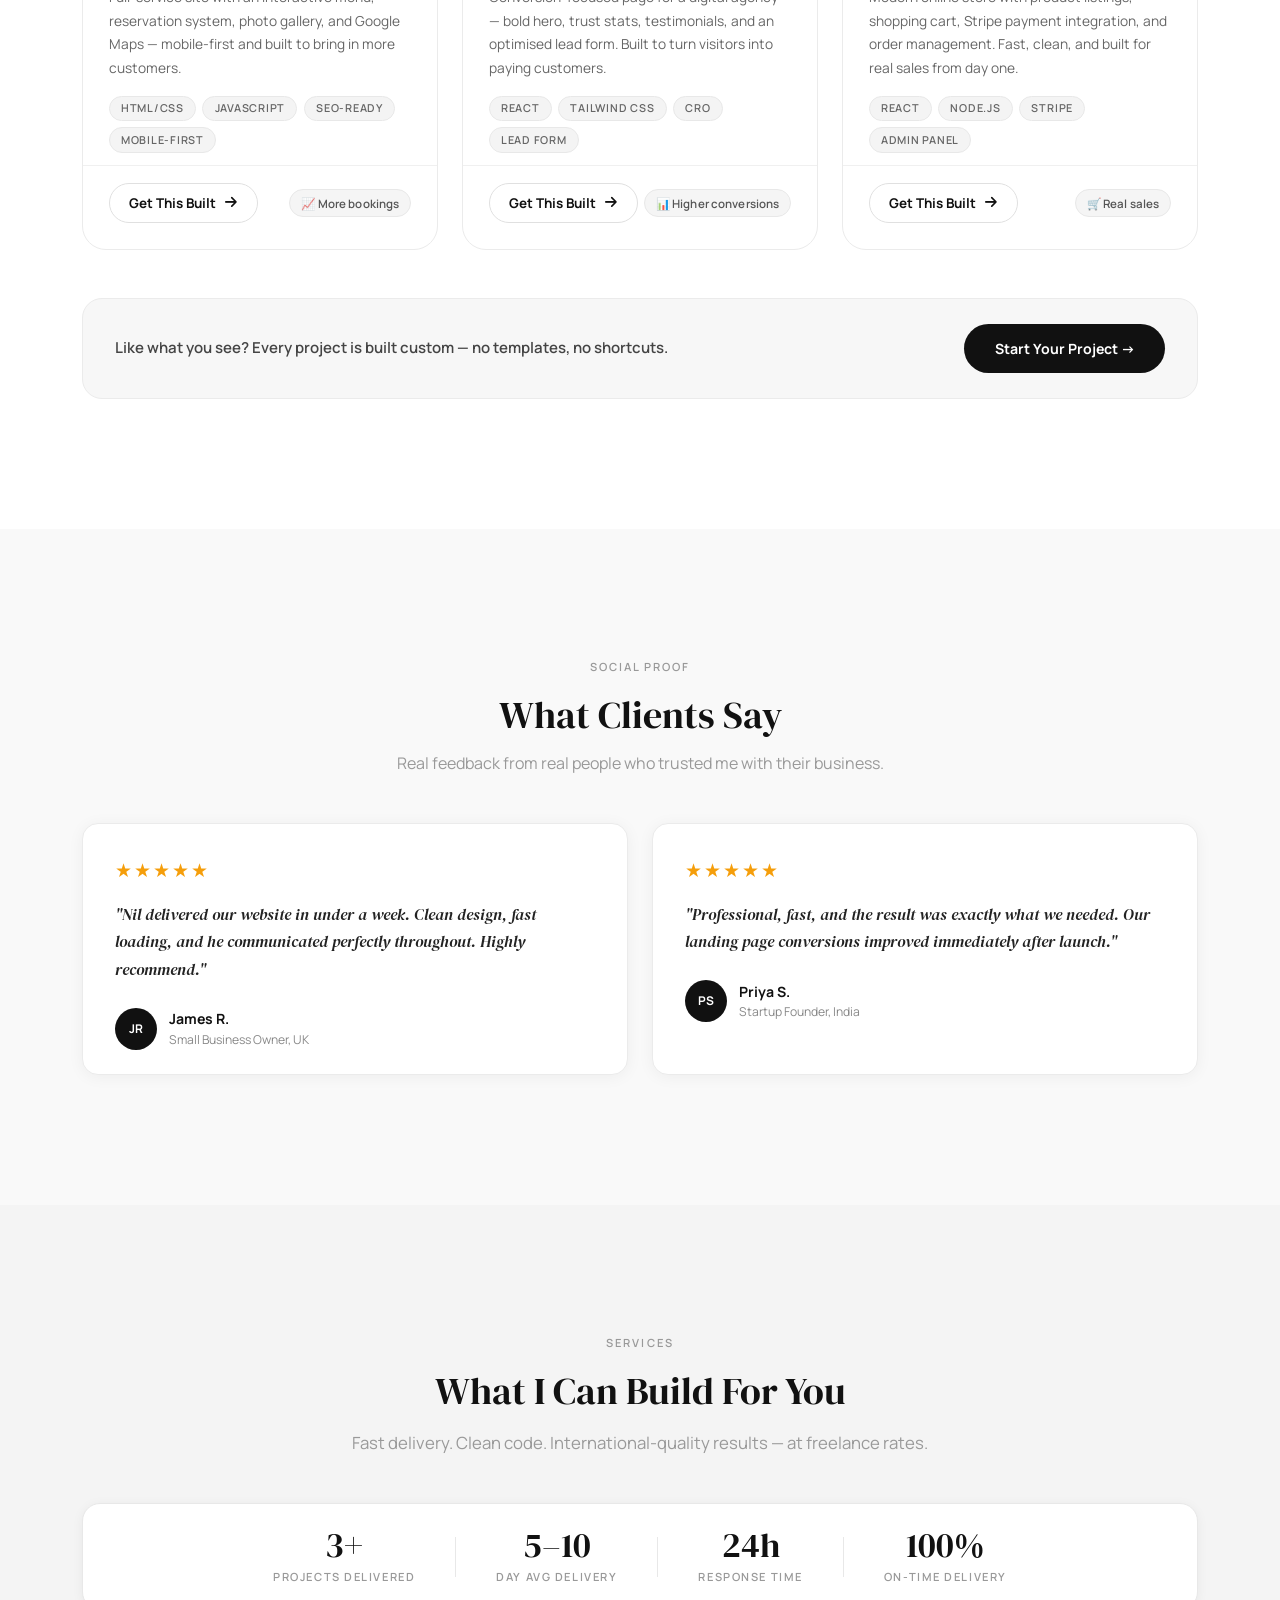
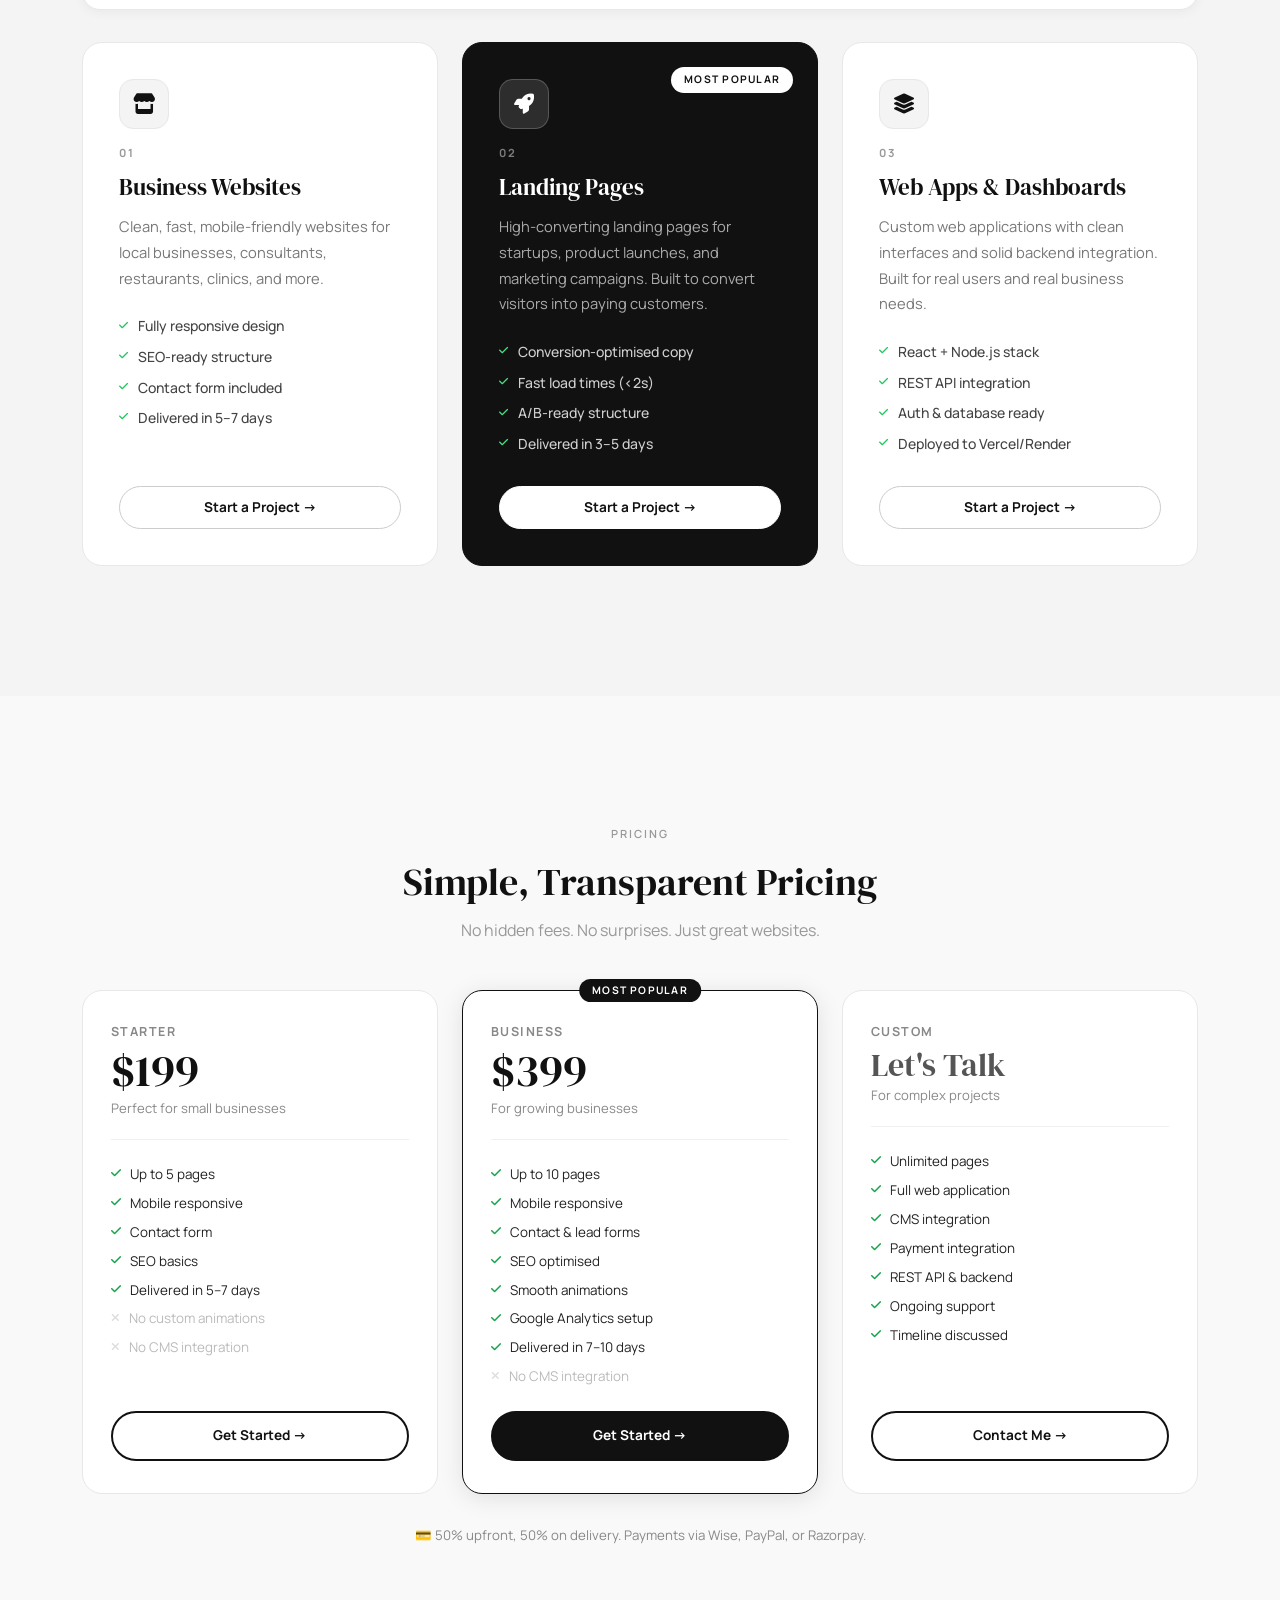
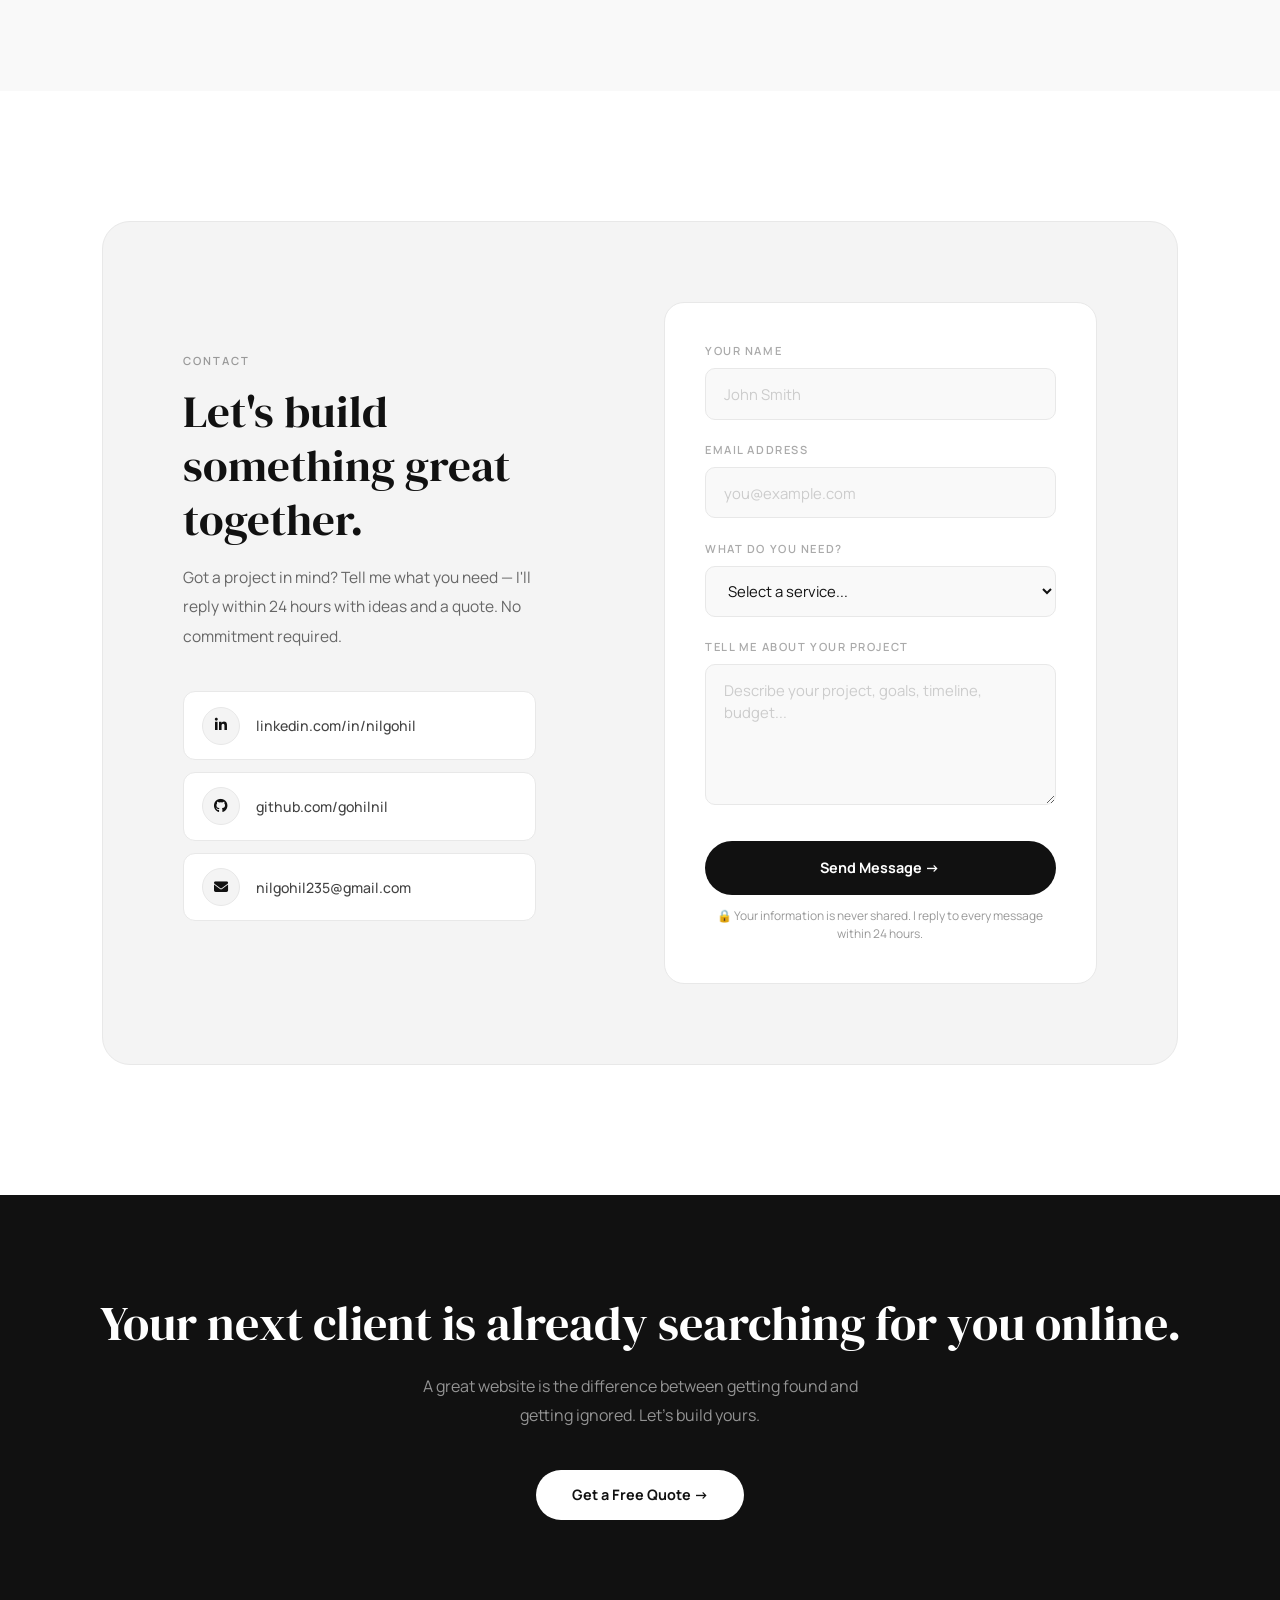
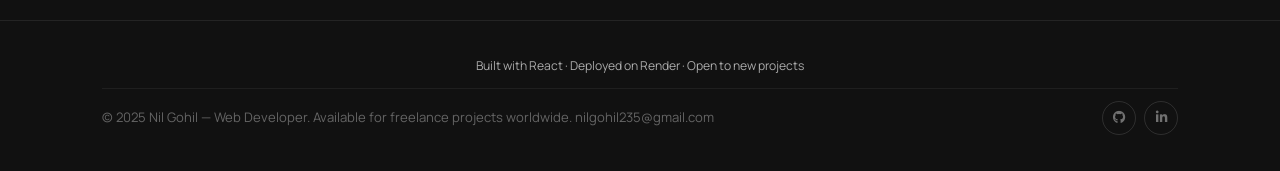
==== commit c67badcc: "Projects: remove ArogyaAI, clean 3-card layout, category labels, result pills, bottom CTA bar" ====
--- a/index.html
+++ b/index.html
@@ -232,19 +232,19 @@
 
     <section id="projects" class="section-padding">
         <div class="container">
-            <div class="d-flex justify-content-between align-items-end flex-wrap gap-3 reveal mb-5">
+            <div class="proj-section-head reveal mb-5">
                 <div>
                     <span class="eyebrow" style="margin-bottom: 0.5rem;">Portfolio</span>
                     <h2 class="sk-h2">Projects That Delivered Results</h2>
-                    <p style="color:var(--text-light);font-size:0.97rem;margin-top:0.6rem;max-width:480px;">Hand-crafted websites built for real business results.</p>
+                    <p class="proj-section-sub">Hand-crafted websites built to attract customers, drive conversions, and grow real businesses.</p>
                 </div>
                 <a href="#contact" class="btn-all">Get a Free Quote &rarr;</a>
             </div>
 
             <div class="row g-4">
 
-                <!-- Project 1 -->
-                <div class="col-lg-6 col-md-6 reveal">
+                <!-- Project 1 — Restaurant -->
+                <div class="col-lg-4 col-md-6 reveal">
                     <div class="proj-card">
                         <div class="proj-card-top">
                             <div class="proj-num">01</div>
@@ -261,20 +261,25 @@
                             </div>
                         </div>
                         <div class="proj-body">
+                            <div class="proj-category">Restaurant &amp; Hospitality</div>
                             <h4 class="proj-h">Restaurant &amp; Café Website</h4>
-                            <p class="proj-p">A full-service restaurant website with an interactive online menu, reservation system, photo gallery, and Google Maps integration. Mobile-first, SEO-optimised, and built to bring in more customers.</p>
+                            <p class="proj-p">Full-service site with an interactive menu, reservation system, photo gallery, and Google Maps — mobile-first and built to bring in more customers.</p>
                             <div class="sk-tags mt-3">
-                                <span class="sk-tag">HTML/CSS</span><span class="sk-tag">JavaScript</span><span class="sk-tag">Responsive</span><span class="sk-tag">SEO-Ready</span><span class="sk-tag">Mobile-First</span>
+                                <span class="sk-tag">HTML/CSS</span>
+                                <span class="sk-tag">JavaScript</span>
+                                <span class="sk-tag">SEO-Ready</span>
+                                <span class="sk-tag">Mobile-First</span>
                             </div>
                         </div>
                         <div class="proj-footer">
-                            <a href="#contact" class="proj-cta">View Project <i class="fas fa-arrow-right ms-1"></i></a>
-                        </div>
-                    </div>
-                </div>
-
-                <!-- Project 2 -->
-                <div class="col-lg-6 col-md-6 reveal">
+                            <a href="#contact" class="proj-cta">Get This Built <i class="fas fa-arrow-right ms-1"></i></a>
+                            <span class="proj-result-pill">📈 More bookings</span>
+                        </div>
+                    </div>
+                </div>
+
+                <!-- Project 2 — Landing Page -->
+                <div class="col-lg-4 col-md-6 reveal">
                     <div class="proj-card">
                         <div class="proj-card-top">
                             <div class="proj-num">02</div>
@@ -291,20 +296,25 @@
                             </div>
                         </div>
                         <div class="proj-body">
+                            <div class="proj-category">Marketing &amp; Lead Generation</div>
                             <h4 class="proj-h">High-Converting Landing Page</h4>
-                            <p class="proj-p">A conversion-focused landing page for a digital agency — bold hero section, trust-building statistics, client testimonials, and an optimised lead capture form. Built to turn visitors into paying customers.</p>
+                            <p class="proj-p">Conversion-focused page for a digital agency — bold hero, trust stats, testimonials, and an optimised lead form. Built to turn visitors into paying customers.</p>
                             <div class="sk-tags mt-3">
-                                <span class="sk-tag">React</span><span class="sk-tag">Tailwind CSS</span><span class="sk-tag">CRO</span><span class="sk-tag">Fast Load</span><span class="sk-tag">Lead Form</span>
+                                <span class="sk-tag">React</span>
+                                <span class="sk-tag">Tailwind CSS</span>
+                                <span class="sk-tag">CRO</span>
+                                <span class="sk-tag">Lead Form</span>
                             </div>
                         </div>
                         <div class="proj-footer">
-                            <a href="#contact" class="proj-cta">View Project <i class="fas fa-arrow-right ms-1"></i></a>
-                        </div>
-                    </div>
-                </div>
-
-                <!-- Project 3 -->
-                <div class="col-lg-6 col-md-6 reveal">
+                            <a href="#contact" class="proj-cta">Get This Built <i class="fas fa-arrow-right ms-1"></i></a>
+                            <span class="proj-result-pill">📊 Higher conversions</span>
+                        </div>
+                    </div>
+                </div>
+
+                <!-- Project 3 — E-Commerce -->
+                <div class="col-lg-4 col-md-6 reveal">
                     <div class="proj-card">
                         <div class="proj-card-top">
                             <div class="proj-num">03</div>
@@ -321,63 +331,34 @@
                             </div>
                         </div>
                         <div class="proj-body">
+                            <div class="proj-category">E-Commerce &amp; Retail</div>
                             <h4 class="proj-h">E-Commerce Web Store</h4>
-                            <p class="proj-p">A modern online store with product listings, shopping cart, Stripe payment integration, and order management. Clean, fast, and built for real sales from day one.</p>
+                            <p class="proj-p">Modern online store with product listings, shopping cart, Stripe payment integration, and order management. Fast, clean, and built for real sales from day one.</p>
                             <div class="sk-tags mt-3">
-                                <span class="sk-tag">React</span><span class="sk-tag">Node.js</span><span class="sk-tag">Stripe</span><span class="sk-tag">Cart</span><span class="sk-tag">Admin Panel</span>
+                                <span class="sk-tag">React</span>
+                                <span class="sk-tag">Node.js</span>
+                                <span class="sk-tag">Stripe</span>
+                                <span class="sk-tag">Admin Panel</span>
                             </div>
                         </div>
                         <div class="proj-footer">
-                            <a href="#contact" class="proj-cta">View Project <i class="fas fa-arrow-right ms-1"></i></a>
-                        </div>
-                    </div>
-                </div>
-
-                <!-- Project 4 — ArogyaAI -->
-                <div class="col-lg-6 col-md-6 reveal">
-                    <div class="proj-card proj-card--featured">
-                        <div class="proj-card-top">
-                            <div class="proj-num">04</div>
-                            <span class="proj-feat-badge proj-live-badge">LIVE PROJECT</span>
-                        </div>
-                        <div class="proj-browser">
-                            <div class="proj-browser-bar">
-                                <span class="pb-dot pb-red"></span>
-                                <span class="pb-dot pb-yellow"></span>
-                                <span class="pb-dot pb-green"></span>
-                                <span class="pb-url" style="font-size:0.6rem;">arogyaai-6fud.onrender.com</span>
-                            </div>
-                            <div class="proj-img-wrap proj-img-arogya">
-                                <div class="proj-arogya-mockup">
-                                    <div class="pam-header"><span class="pam-logo">ArogyaAI</span><span class="pam-badge">Live</span></div>
-                                    <div class="pam-body">
-                                        <div class="pam-line pam-line--wide"></div>
-                                        <div class="pam-line pam-line--mid"></div>
-                                        <div class="pam-cards">
-                                            <div class="pam-card pam-card--green"></div>
-                                            <div class="pam-card pam-card--blue"></div>
-                                            <div class="pam-card pam-card--purple"></div>
-                                        </div>
-                                    </div>
-                                </div>
-                            </div>
-                        </div>
-                        <div class="proj-body">
-                            <h4 class="proj-h">ArogyaAI — Health Web Application</h4>
-                            <p class="proj-p">A full-stack health web application with an intelligent interface for medical guidance. Production-deployed with real users — demonstrates complex app architecture and modern web development.</p>
-                            <div class="sk-tags mt-3">
-                                <span class="sk-tag">React</span><span class="sk-tag">Python</span><span class="sk-tag">REST API</span><span class="sk-tag">Full-Stack</span><span class="sk-tag">Deployed</span>
-                            </div>
-                        </div>
-                        <div class="proj-footer">
-                            <a href="https://arogyaai-6fud.onrender.com" target="_blank" class="proj-cta proj-cta--accent">View Live Site <i class="fas fa-external-link-alt ms-1"></i></a>
-                        </div>
-                    </div>
-                </div>
-
-            </div>
-        </div>
-    </section>
+                            <a href="#contact" class="proj-cta">Get This Built <i class="fas fa-arrow-right ms-1"></i></a>
+                            <span class="proj-result-pill">🛒 Real sales</span>
+                        </div>
+                    </div>
+                </div>
+
+            </div>
+
+            <!-- Bottom CTA bar -->
+            <div class="proj-bottom-bar reveal">
+                <p class="proj-bottom-txt">Like what you see? Every project is built custom — no templates, no shortcuts.</p>
+                <a href="#contact" class="btn-prim">Start Your Project &rarr;</a>
+            </div>
+
+        </div>
+    </section>
+
 
     <!-- Testimonials Section (FIX 3) -->
     <section id="testimonials" class="section-padding">
--- a/style.css
+++ b/style.css
@@ -1798,43 +1798,64 @@
 /* ── PROJECT CARDS ─────────────────────────────────── */
 #projects { background: var(--bg-white); }
 
+/* ── PROJECT CARDS — PREMIUM REDESIGN ──────────────── */
 .proj-card {
-    background: white;
-    border: 1px solid var(--border);
-    border-radius: 20px;
+    background: #fff;
+    border: 1.5px solid #ebebeb;
+    border-radius: 24px;
     overflow: hidden;
     display: flex;
     flex-direction: column;
     height: 100%;
-    transition: var(--transition);
+    transition: transform 0.3s cubic-bezier(0.16,1,0.3,1),
+                box-shadow 0.3s ease,
+                border-color 0.3s ease;
+    position: relative;
+}
+
+.proj-card::before {
+    content: '';
+    position: absolute;
+    inset: 0;
+    border-radius: 24px;
+    background: linear-gradient(135deg, transparent 60%, rgba(0,0,0,0.025) 100%);
+    pointer-events: none;
+    opacity: 0;
+    transition: opacity 0.3s ease;
 }
 
 .proj-card:hover {
-    transform: translateY(-6px);
-    box-shadow: 0 24px 60px rgba(0,0,0,0.10);
-    border-color: var(--border-dark);
+    transform: translateY(-8px);
+    box-shadow: 0 32px 72px rgba(0,0,0,0.11), 0 8px 24px rgba(0,0,0,0.06);
+    border-color: #111;
+}
+
+.proj-card:hover::before {
+    opacity: 1;
 }
 
 .proj-card--wip {
     opacity: 0.88;
 }
 
+/* Card top row */
 .proj-card-top {
     display: flex;
     align-items: center;
     justify-content: space-between;
-    padding: 1.25rem 1.5rem 0.5rem;
+    padding: 1.4rem 1.6rem 0.6rem;
 }
 
 .proj-num {
     font-family: 'Manrope', sans-serif;
-    font-size: 0.68rem;
-    font-weight: 700;
-    letter-spacing: 0.18em;
+    font-size: 0.65rem;
+    font-weight: 800;
+    letter-spacing: 0.22em;
     text-transform: uppercase;
-    color: var(--text-light);
-}
-
+    color: #ccc;
+}
+
+/* Live badge with pulsing dot */
 .proj-live-badge {
     display: inline-flex;
     align-items: center;
@@ -1843,12 +1864,23 @@
     color: #16a34a;
     border: 1px solid #bbf7d0;
     font-family: 'Manrope', sans-serif;
-    font-size: 0.68rem;
+    font-size: 0.63rem;
     font-weight: 700;
     letter-spacing: 0.1em;
     text-transform: uppercase;
-    padding: 0.25rem 0.7rem;
+    padding: 0.22rem 0.65rem;
     border-radius: 100px;
+}
+
+.proj-live-badge::before {
+    content: '';
+    width: 6px;
+    height: 6px;
+    background: #22c55e;
+    border-radius: 50%;
+    display: inline-block;
+    animation: pulse-dot 2s ease-in-out infinite;
+    flex-shrink: 0;
 }
 
 .proj-live-dot {
@@ -1861,7 +1893,7 @@
 
 @keyframes pulse-dot {
     0%, 100% { opacity: 1; transform: scale(1); }
-    50% { opacity: 0.6; transform: scale(0.8); }
+    50% { opacity: 0.5; transform: scale(0.75); }
 }
 
 .proj-wip-badge {
@@ -1871,21 +1903,22 @@
     color: #b45309;
     border: 1px solid #fde68a;
     font-family: 'Manrope', sans-serif;
-    font-size: 0.68rem;
+    font-size: 0.63rem;
     font-weight: 700;
     letter-spacing: 0.1em;
     text-transform: uppercase;
-    padding: 0.25rem 0.7rem;
+    padding: 0.22rem 0.65rem;
     border-radius: 100px;
 }
 
 /* Browser frame */
 .proj-browser {
-    margin: 0.5rem 1rem;
-    border: 1px solid var(--border);
-    border-radius: 10px;
+    margin: 0 1.2rem 0;
+    border: 1px solid #e8e8e8;
+    border-radius: 12px;
     overflow: hidden;
     background: #f8f8f8;
+    box-shadow: 0 2px 12px rgba(0,0,0,0.06);
 }
 
 .proj-browser-bar {
@@ -1893,8 +1926,8 @@
     align-items: center;
     gap: 0.4rem;
     padding: 0.5rem 0.75rem;
-    background: #f1f1f1;
-    border-bottom: 1px solid var(--border);
+    background: #f2f2f2;
+    border-bottom: 1px solid #e8e8e8;
 }
 
 .pb-dot {
@@ -1910,8 +1943,8 @@
 
 .pb-url {
     font-family: 'Manrope', sans-serif;
-    font-size: 0.65rem;
-    color: #AAAAAA;
+    font-size: 0.62rem;
+    color: #b0b0b0;
     margin-left: 0.4rem;
     white-space: nowrap;
     overflow: hidden;
@@ -1919,11 +1952,12 @@
     flex: 1;
 }
 
+/* Image area */
 .proj-img-wrap {
     display: block;
     position: relative;
     overflow: hidden;
-    aspect-ratio: 16/10;
+    aspect-ratio: 16/9;
     cursor: pointer;
 }
 
@@ -1933,17 +1967,17 @@
     object-fit: cover;
     object-position: top center;
     display: block;
-    transition: transform 0.4s ease;
-}
-
-.proj-img-wrap:hover .proj-img {
-    transform: scale(1.04);
+    transition: transform 0.5s cubic-bezier(0.16,1,0.3,1);
+}
+
+.proj-card:hover .proj-img {
+    transform: scale(1.05);
 }
 
 .proj-img-overlay {
     position: absolute;
     inset: 0;
-    background: rgba(0,0,0,0.45);
+    background: rgba(0,0,0,0.42);
     display: flex;
     align-items: center;
     justify-content: center;
@@ -1960,9 +1994,9 @@
     opacity: 1;
 }
 
-/* WIP placeholder screen */
+/* WIP placeholder */
 .proj-wip-screen {
-    aspect-ratio: 16/10;
+    aspect-ratio: 16/9;
     background: linear-gradient(135deg, #f5f5f5 0%, #efefef 100%);
     display: flex;
     align-items: center;
@@ -1970,17 +2004,8 @@
     cursor: default;
 }
 
-.proj-wip-inner {
-    text-align: center;
-    padding: 1rem;
-}
-
-.proj-wip-icon {
-    font-size: 1.75rem;
-    color: var(--text-light);
-    margin-bottom: 0.6rem;
-}
-
+.proj-wip-inner { text-align: center; padding: 1rem; }
+.proj-wip-icon { font-size: 1.75rem; color: var(--text-light); margin-bottom: 0.6rem; }
 .proj-wip-label {
     font-family: 'Manrope', sans-serif;
     font-size: 0.75rem;
@@ -1990,24 +2015,17 @@
     letter-spacing: 0.12em;
     margin-bottom: 0.75rem;
 }
-
 .proj-wip-bar {
-    width: 120px;
-    height: 4px;
-    background: #e5e5e5;
-    border-radius: 100px;
-    margin: 0 auto;
-    overflow: hidden;
-}
-
+    width: 120px; height: 4px;
+    background: #e5e5e5; border-radius: 100px;
+    margin: 0 auto; overflow: hidden;
+}
 .proj-wip-fill {
-    height: 100%;
-    width: 60%;
-    background: linear-gradient(90deg, #cccccc, #aaaaaa);
+    height: 100%; width: 60%;
+    background: linear-gradient(90deg, #ccc, #aaa);
     border-radius: 100px;
     animation: wip-progress 2.5s ease-in-out infinite alternate;
 }
-
 @keyframes wip-progress {
     from { width: 40%; }
     to   { width: 75%; }
@@ -2015,23 +2033,34 @@
 
 /* Card body */
 .proj-body {
-    padding: 1.25rem 1.5rem 0.75rem;
+    padding: 1.4rem 1.6rem 0.5rem;
     flex: 1;
+}
+
+.proj-category {
+    font-family: 'Manrope', sans-serif;
+    font-size: 0.65rem;
+    font-weight: 700;
+    letter-spacing: 0.15em;
+    text-transform: uppercase;
+    color: #aaa;
+    margin-bottom: 0.4rem;
 }
 
 .proj-h {
     font-family: 'DM Serif Display', serif;
-    font-size: 1.15rem;
-    color: var(--text-dark);
-    margin-bottom: 0.5rem;
+    font-size: 1.22rem;
+    color: #111;
+    margin-bottom: 0.55rem;
     line-height: 1.3;
+    letter-spacing: -0.01em;
 }
 
 .proj-p {
     font-family: 'Manrope', sans-serif;
-    font-size: 0.875rem;
-    line-height: 1.7;
-    color: #777;
+    font-size: 0.86rem;
+    line-height: 1.72;
+    color: #666;
     margin-bottom: 1rem;
 }
 
@@ -2045,7 +2074,7 @@
 .proj-metric span {
     display: inline-block;
     font-family: 'Manrope', sans-serif;
-    font-size: 0.68rem;
+    font-size: 0.67rem;
     font-weight: 700;
     letter-spacing: 0.1em;
     text-transform: uppercase;
@@ -2058,9 +2087,12 @@
 
 /* Card footer */
 .proj-footer {
-    padding: 1rem 1.5rem 1.5rem;
-    border-top: 1px solid var(--border);
-    margin-top: 0.5rem;
+    padding: 1.1rem 1.6rem 1.6rem;
+    border-top: 1px solid #f0f0f0;
+    margin-top: 0.25rem;
+    display: flex;
+    align-items: center;
+    justify-content: space-between;
 }
 
 .proj-cta {
@@ -2068,16 +2100,93 @@
     align-items: center;
     font-family: 'Manrope', sans-serif;
     font-weight: 700;
-    font-size: 0.85rem;
-    color: var(--text-dark);
-    transition: var(--transition);
-    gap: 0.3rem;
+    font-size: 0.84rem;
+    color: #111;
+    text-decoration: none;
+    gap: 0.35rem;
+    padding: 0.55rem 1.2rem;
+    border: 1.5px solid #e0e0e0;
+    border-radius: 100px;
+    background: #fff;
+    transition: background 0.22s ease, border-color 0.22s ease,
+                color 0.22s ease, gap 0.22s ease,
+                transform 0.22s ease;
 }
 
 .proj-cta:hover {
-    color: #000;
+    background: #111;
+    border-color: #111;
+    color: #fff;
     gap: 0.55rem;
-}
+    transform: scale(1.02);
+}
+
+.proj-cta--accent {
+    background: #111;
+    border-color: #111;
+    color: #fff;
+}
+
+.proj-cta--accent:hover {
+    background: #333;
+    border-color: #333;
+    color: #fff;
+}
+
+/* ── PROJECT SECTION LAYOUT ─────────────────────────── */
+.proj-section-head {
+    display: flex;
+    justify-content: space-between;
+    align-items: flex-end;
+    flex-wrap: wrap;
+    gap: 1.25rem;
+}
+
+.proj-section-sub {
+    color: var(--text-light);
+    font-size: 0.97rem;
+    line-height: 1.65;
+    margin-top: 0.6rem;
+    max-width: 520px;
+}
+
+/* Result pill shown in card footer */
+.proj-result-pill {
+    font-family: 'Manrope', sans-serif;
+    font-size: 0.72rem;
+    font-weight: 600;
+    color: #555;
+    background: #f5f5f5;
+    border: 1px solid #e8e8e8;
+    padding: 0.28rem 0.7rem;
+    border-radius: 100px;
+    white-space: nowrap;
+    letter-spacing: 0.01em;
+}
+
+/* Bottom CTA bar below all cards */
+.proj-bottom-bar {
+    display: flex;
+    align-items: center;
+    justify-content: space-between;
+    flex-wrap: wrap;
+    gap: 1rem;
+    margin-top: 3rem;
+    padding: 1.6rem 2rem;
+    background: #f7f7f7;
+    border: 1.5px solid #ebebeb;
+    border-radius: 20px;
+}
+
+.proj-bottom-txt {
+    font-family: 'Manrope', sans-serif;
+    font-size: 0.94rem;
+    font-weight: 600;
+    color: #444;
+    margin: 0;
+    line-height: 1.5;
+}
+
 
 /* ── CSS PROJECT MOCKUPS ───────────────────────────── */
 .pm {
@@ -2351,24 +2460,6 @@
 .trust-item i { font-size: 0.7rem; color: #111; }
 .trust-sep { color: #bbb; font-size: 0.65rem; }
 
-/* ── LIVE PROJECT BADGE ─────────────────────────────── */
-.proj-live-badge {
-    background: #111 !important;
-    color: #4ade80 !important;
-    border: 1px solid rgba(74,222,128,0.25);
-}
-
-/* ── PROJ CTA ACCENT (ArogyaAI) ─────────────────────── */
-.proj-cta--accent {
-    background: var(--text-dark);
-    color: #fff;
-    border: 2px solid var(--text-dark);
-}
-.proj-cta--accent:hover {
-    background: #000;
-    border-color: #000;
-    color: #fff;
-}
 
 /* ── AROGYAAI MOCKUP ────────────────────────────────── */
 .proj-img-arogya {
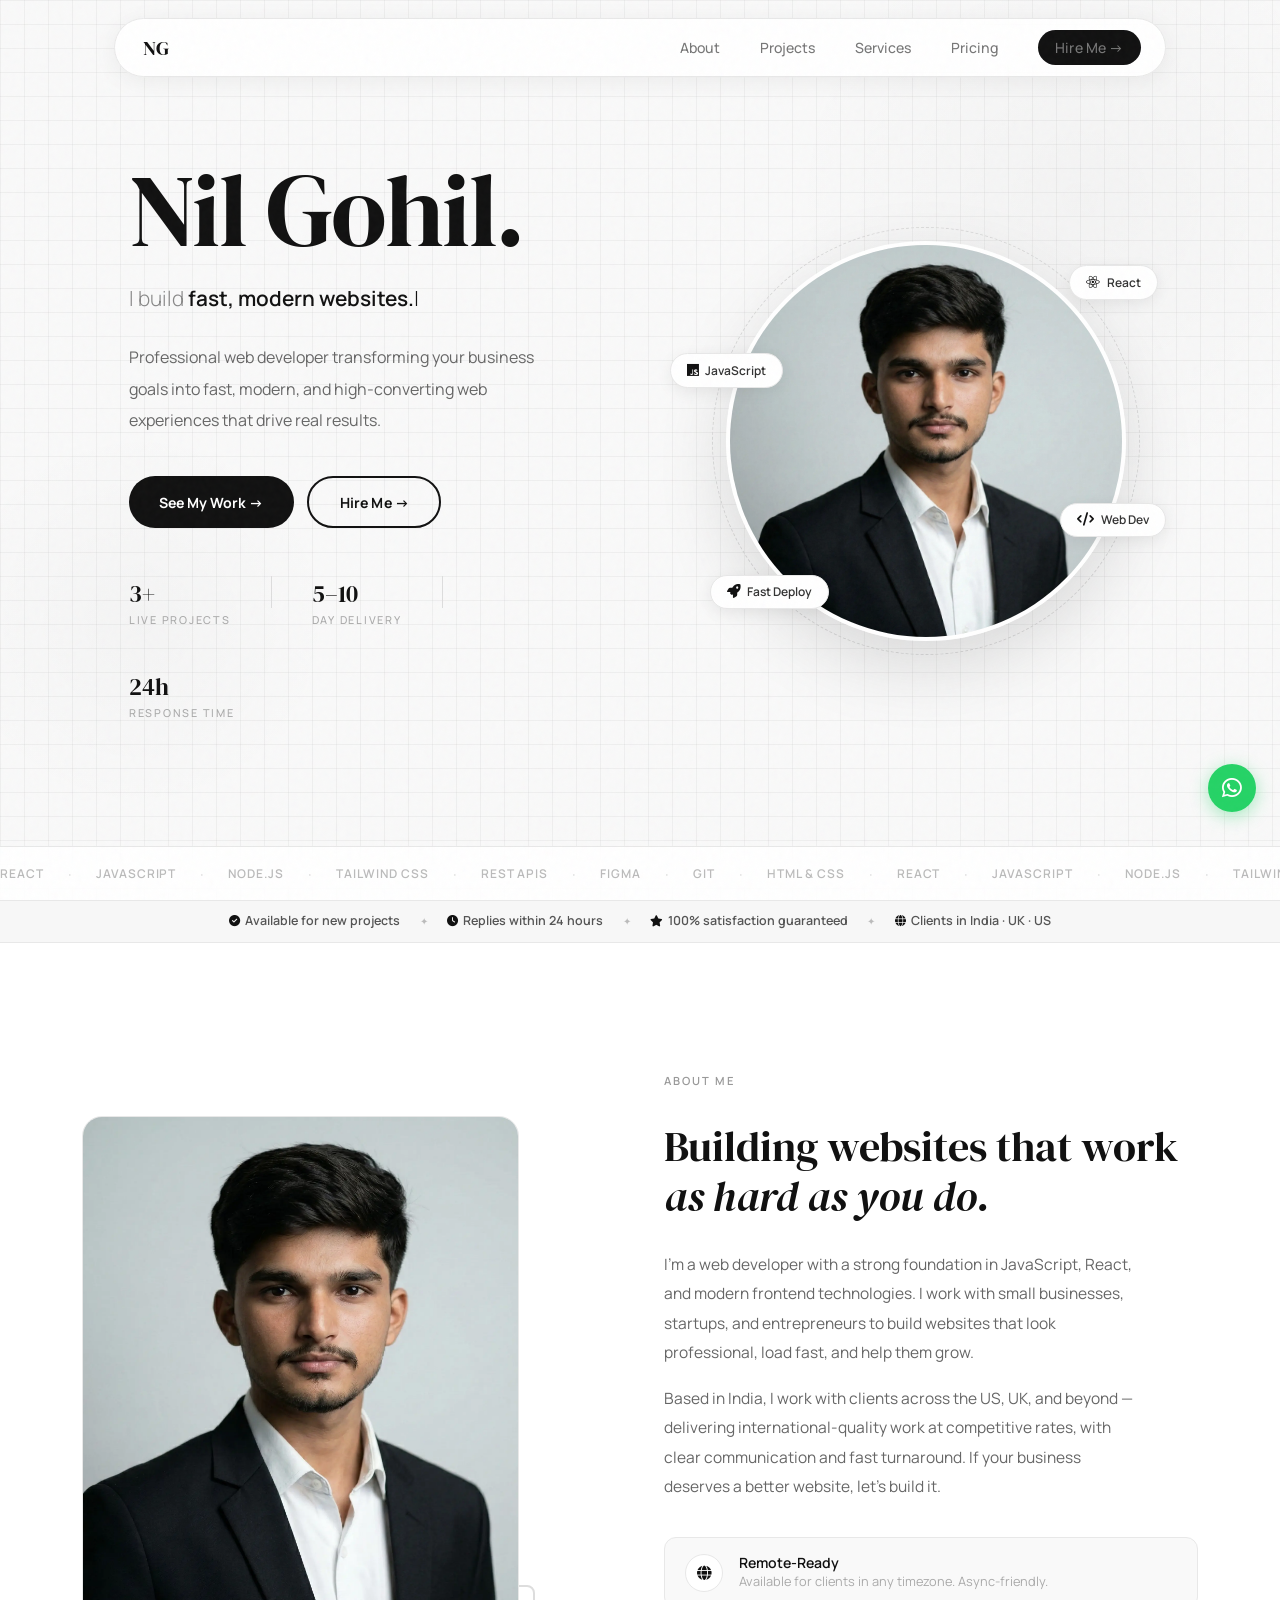
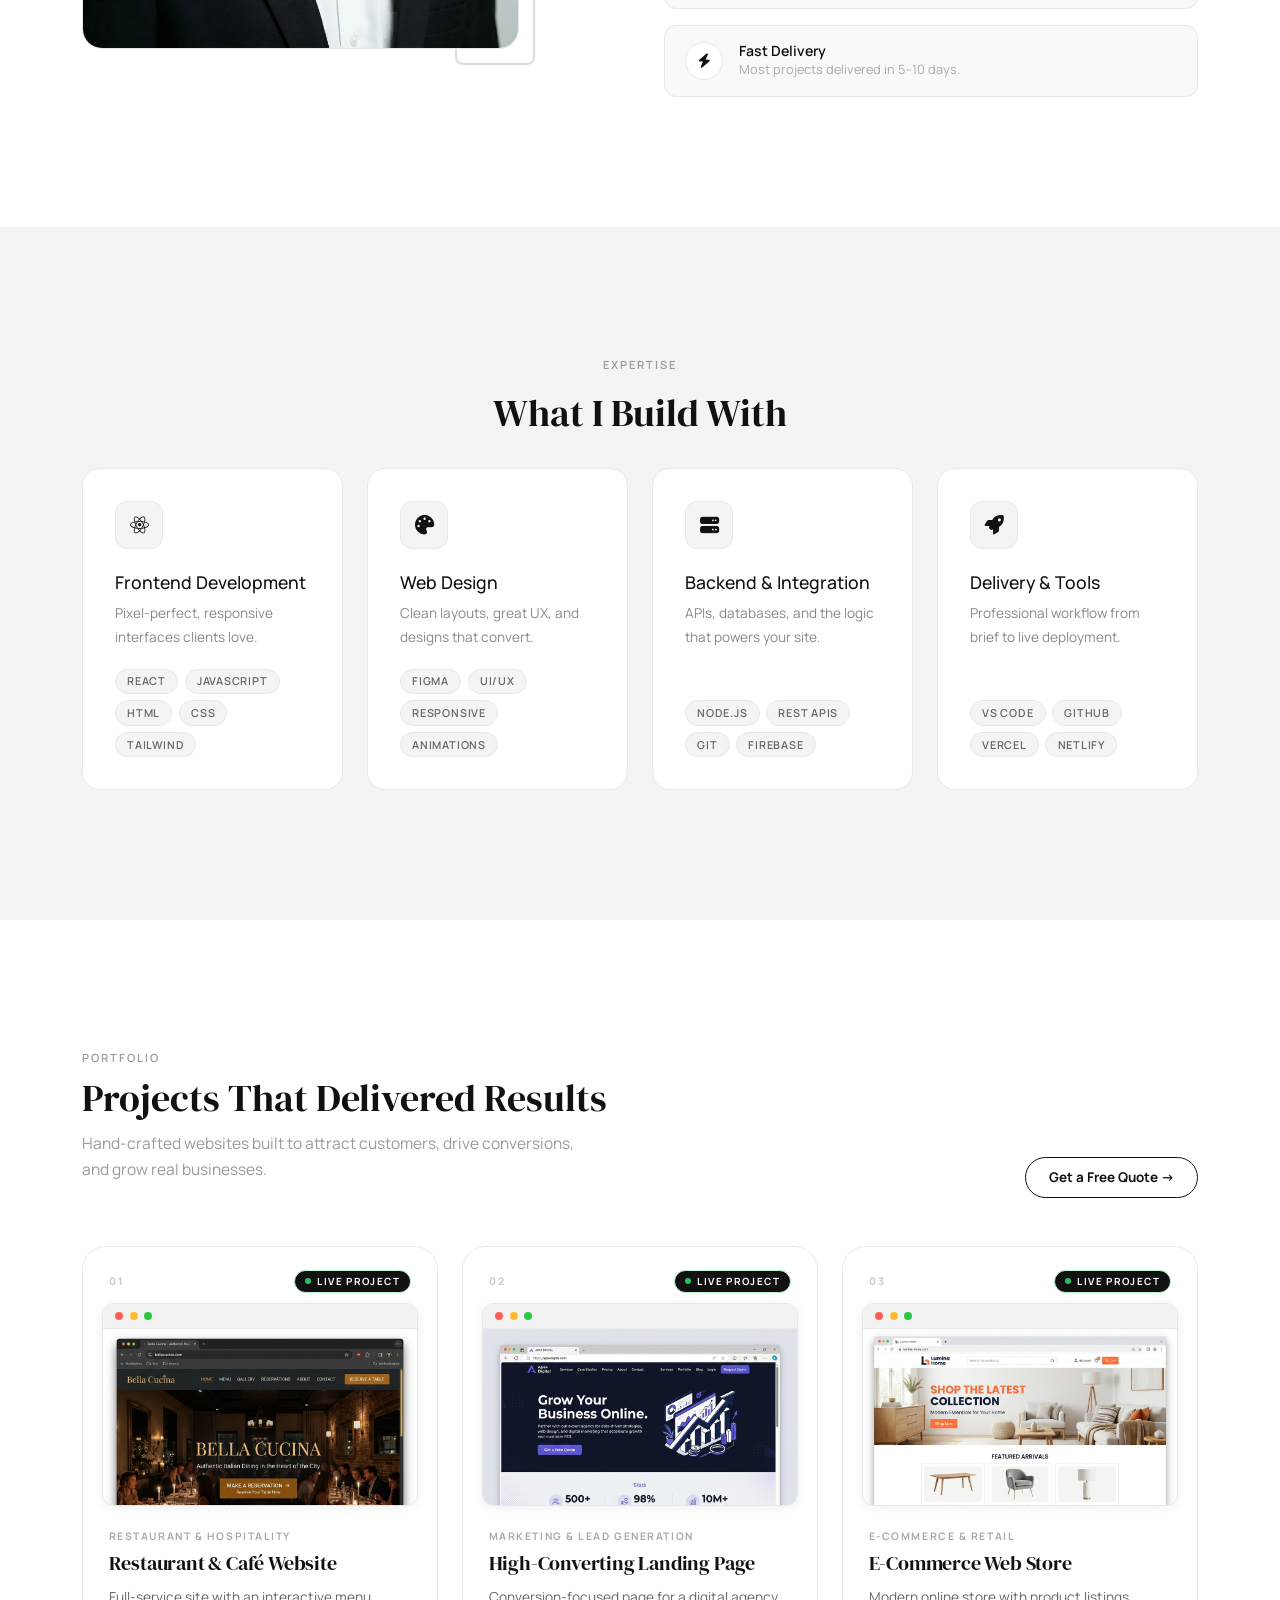
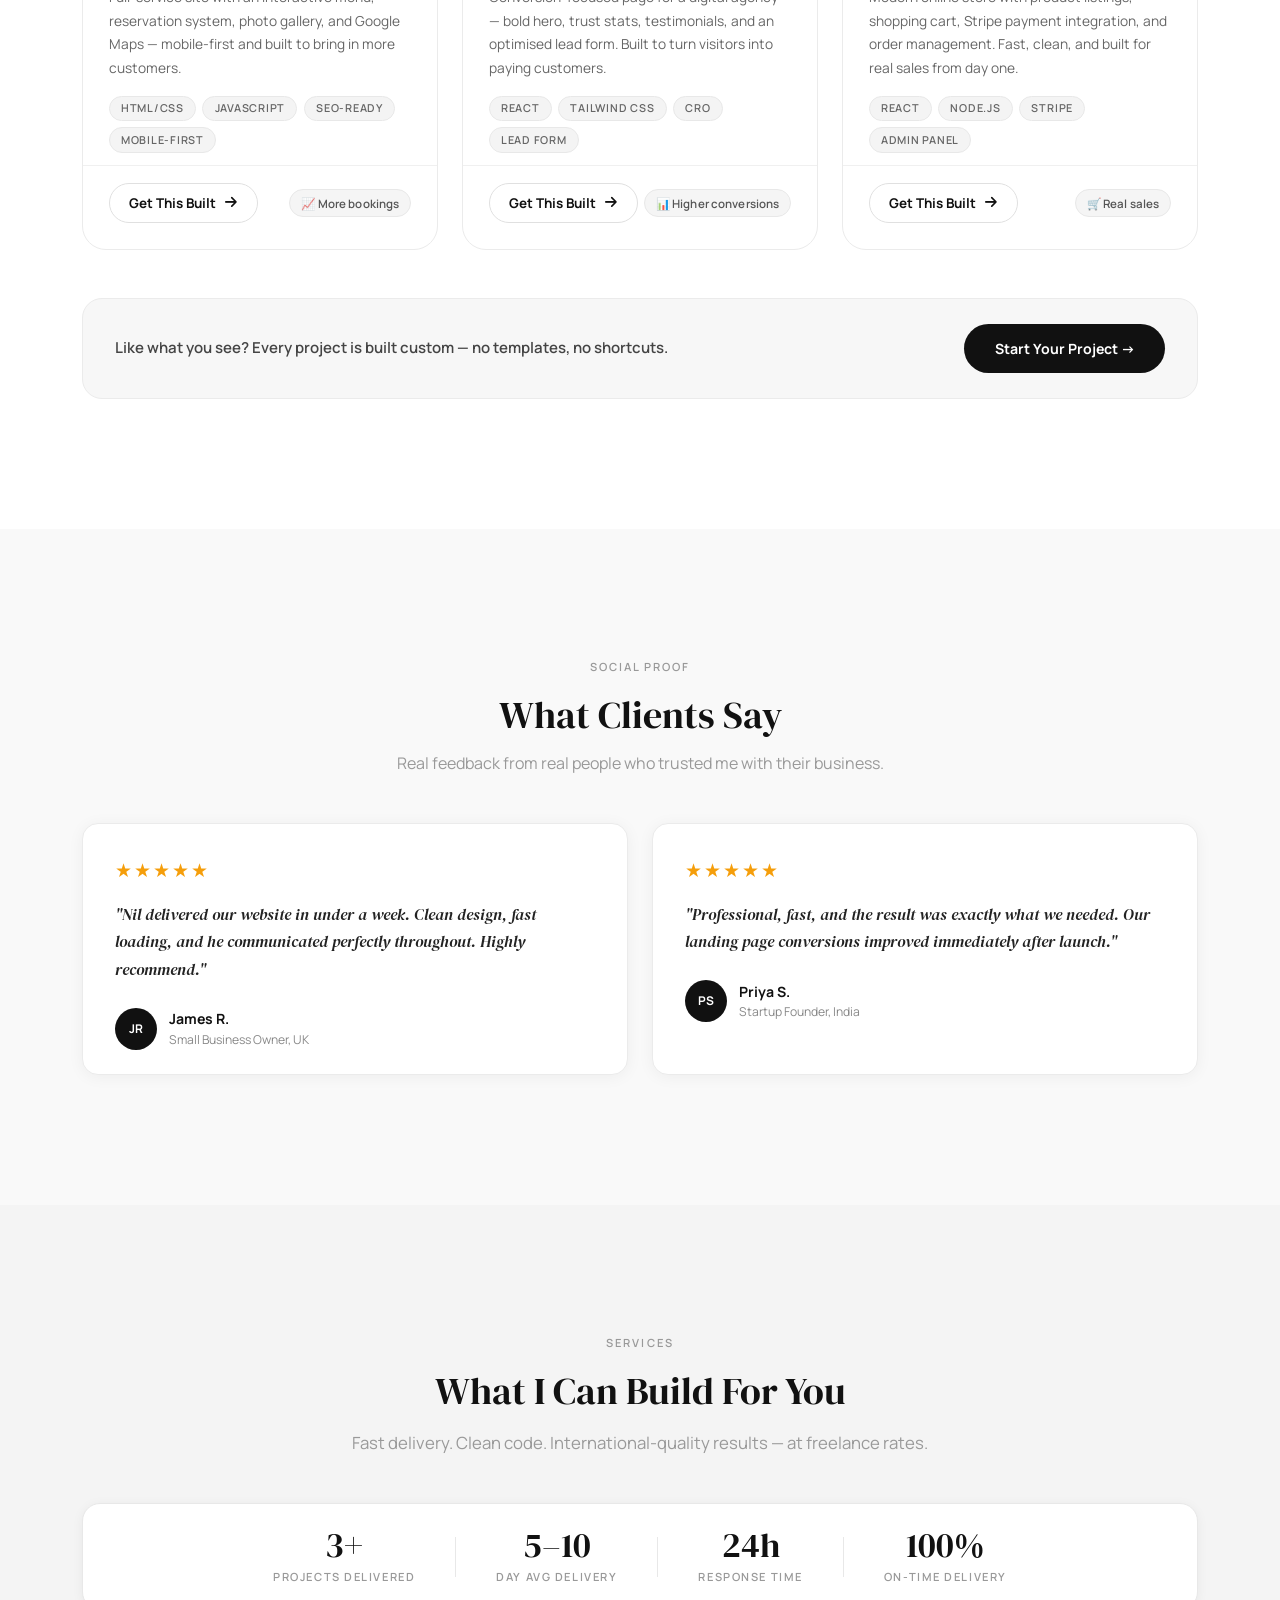
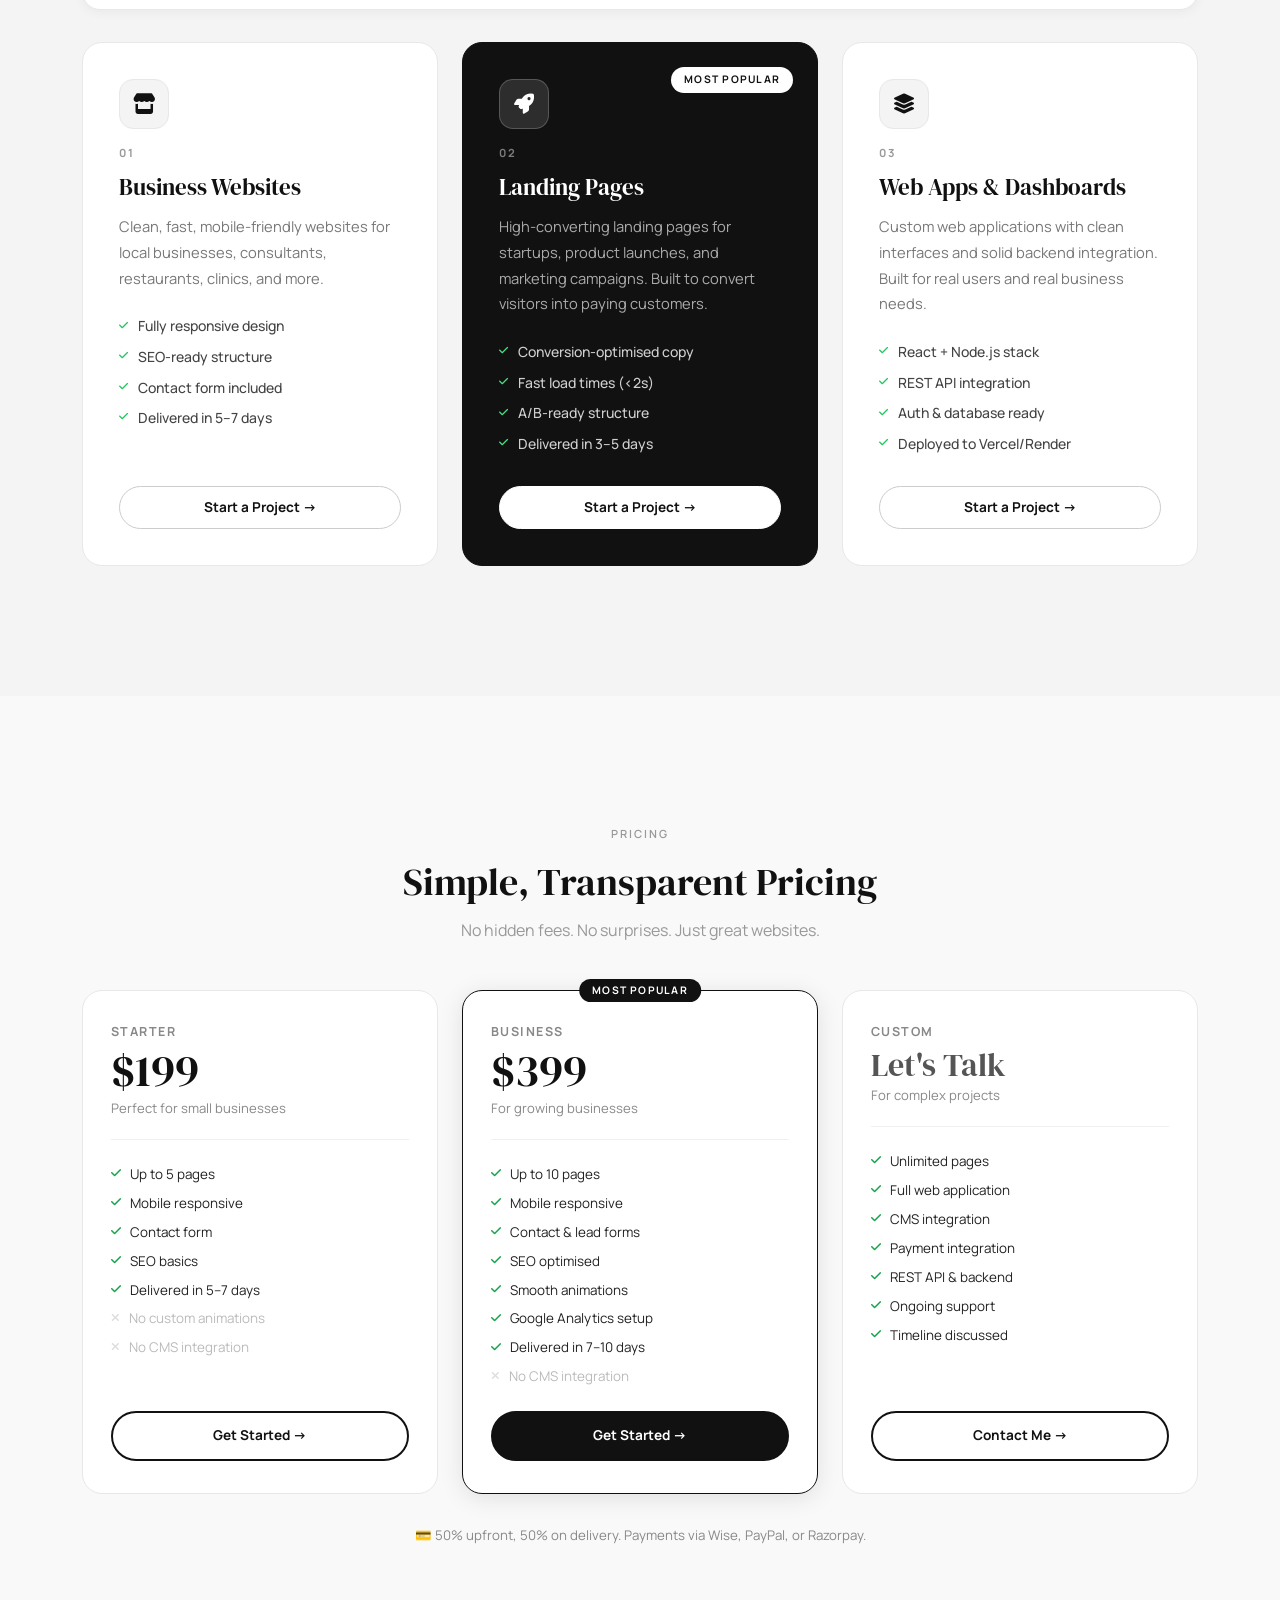
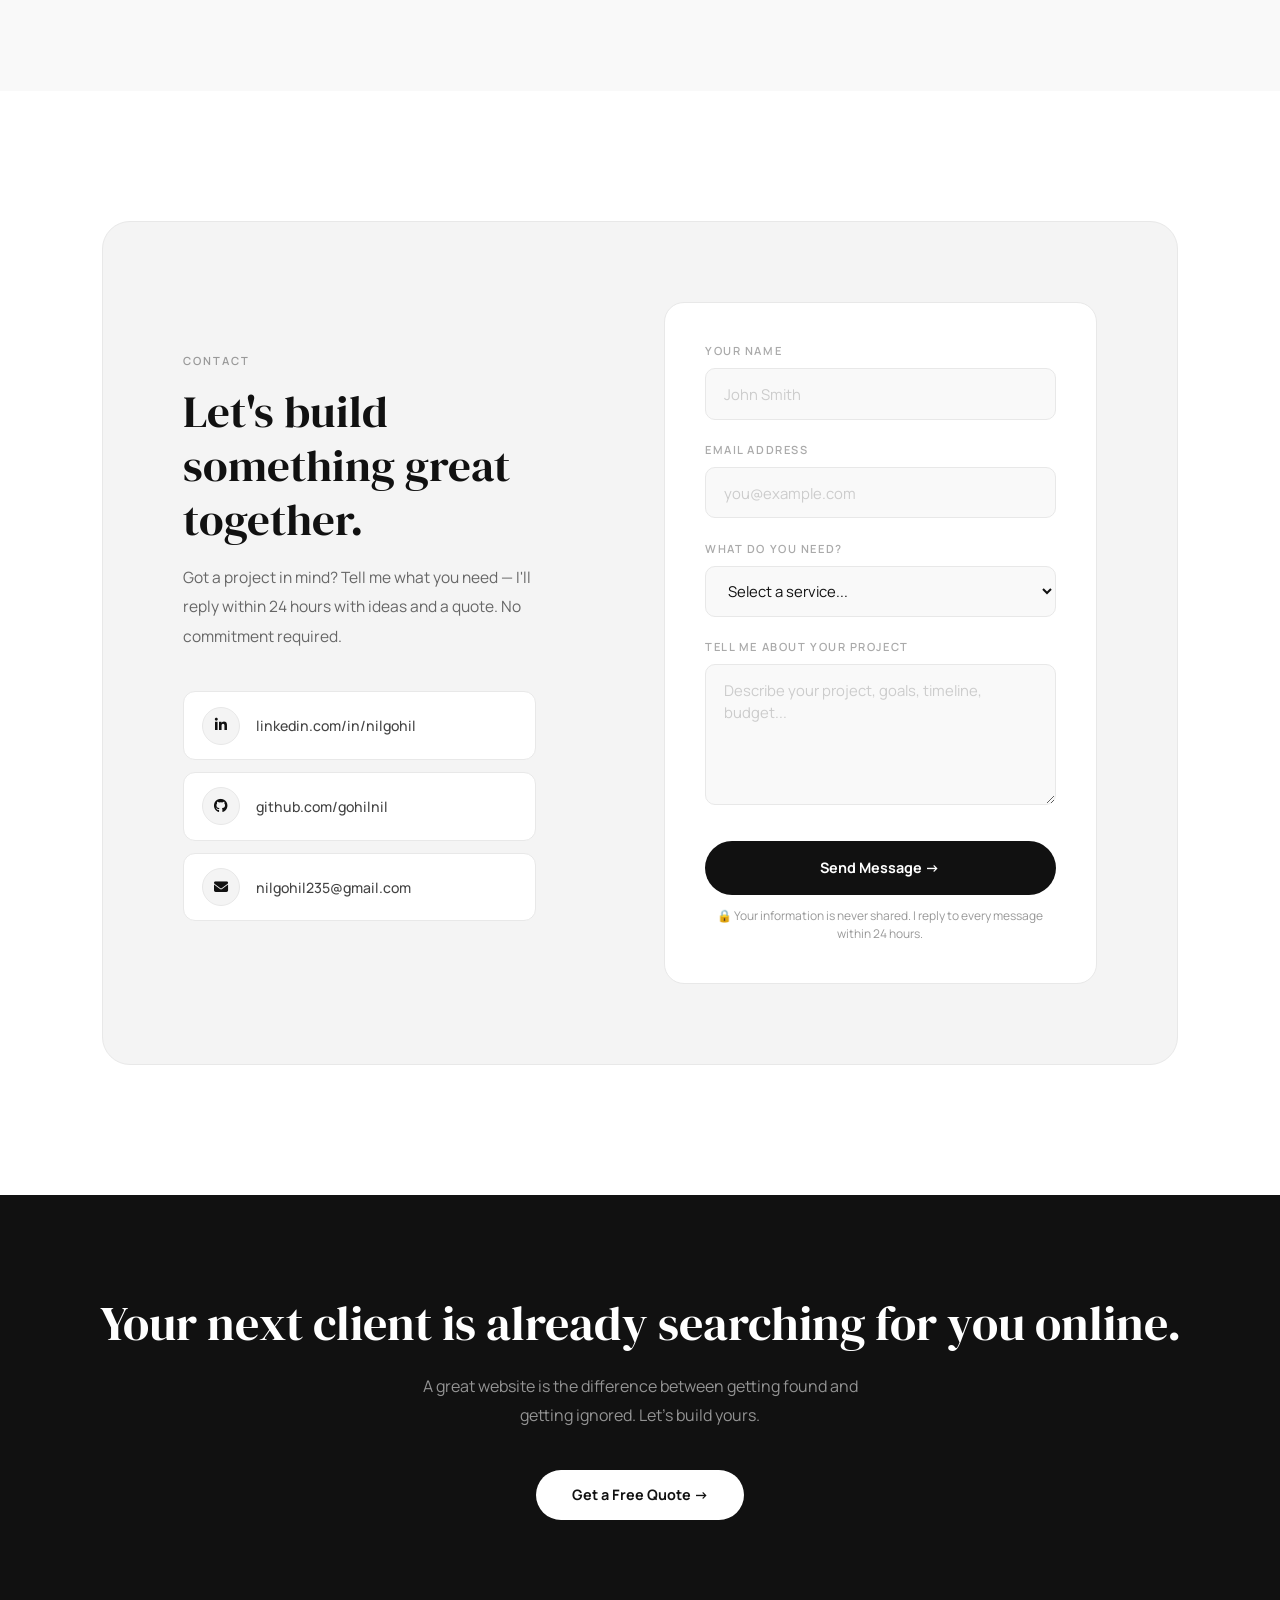
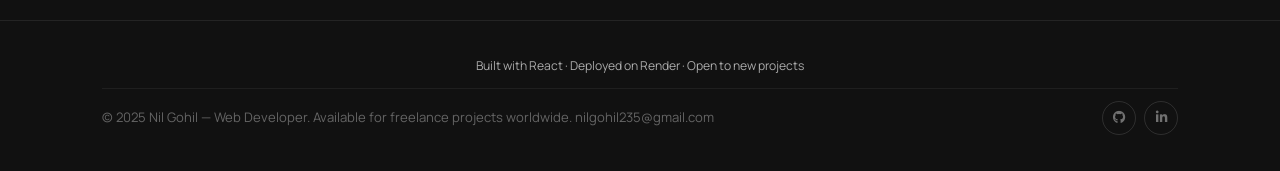
==== commit 55a718e1: "Final polish: nav Pricing link, mobile dropdown, btn-all pill upgrade, nav-dropdown hover states" ====
--- a/index.html
+++ b/index.html
@@ -33,10 +33,9 @@
                 <a href="#" class="nav-logo">NG<span></span></a>
                 <div class="nav-links-desktop">
                     <a href="#about">About</a>
-                    <a href="#skills">Skills</a>
                     <a href="#projects">Projects</a>
                     <a href="#journey">Services</a>
-                    <a href="#contact" class="btn-nav-contact">Contact</a>
+                    <a href="#pricing">Pricing</a>
                     <a href="#contact" class="btn-nav-hire">Hire Me &rarr;</a>
                 </div>
                 <button class="hamburger" id="hamburger-btn" aria-expanded="false">
@@ -47,9 +46,10 @@
             </div>
             <div class="nav-dropdown" id="nav-dropdown">
                 <a href="#about">About</a>
-                <a href="#skills">Skills</a>
                 <a href="#projects">Projects</a>
                 <a href="#journey">Services</a>
+                <a href="#pricing">Pricing</a>
+                <a href="#testimonials">Reviews</a>
                 <a href="#contact">Contact</a>
             </div>
         </div>
--- a/style.css
+++ b/style.css
@@ -219,11 +219,18 @@
 .nav-dropdown a {
     display: block;
     font-family: 'Manrope', sans-serif;
-    font-weight: 500;
-    font-size: 0.95rem;
-    color: var(--text-mid);
-    padding: 0.6rem 0.5rem;
-    border-bottom: 1px solid #F0F0F0;
+    font-weight: 600;
+    font-size: 0.9rem;
+    color: #444;
+    padding: 0.65rem 0.75rem;
+    border-bottom: 1px solid #f5f5f5;
+    border-radius: 8px;
+    transition: background 0.15s ease, color 0.15s ease;
+}
+
+.nav-dropdown a:hover {
+    background: #f7f7f7;
+    color: #111;
 }
 
 .nav-dropdown a:last-child {
@@ -873,20 +880,27 @@
 }
 
 .btn-all {
-    font-family: 'Manrope', sans-serif;
-    font-weight: 600;
-    font-size: 0.88rem;
-    color: var(--text-dark);
-    border: 1px solid var(--border-dark);
+    display: inline-flex;
+    align-items: center;
+    gap: 0.35rem;
+    font-family: 'Manrope', sans-serif;
+    font-weight: 700;
+    font-size: 0.84rem;
+    color: #111;
+    border: 1.5px solid #111;
     border-radius: 100px;
     padding: 0.6rem 1.4rem;
-    transition: var(--transition);
+    background: transparent;
+    text-decoration: none;
+    white-space: nowrap;
+    transition: background 0.22s ease, color 0.22s ease, transform 0.22s ease;
 }
 
 .btn-all:hover {
-    background: var(--black);
-    color: white;
-    border-color: var(--black);
+    background: #111;
+    color: #fff;
+    border-color: #111;
+    transform: scale(1.02);
 }
 
 .fp-wrap {
